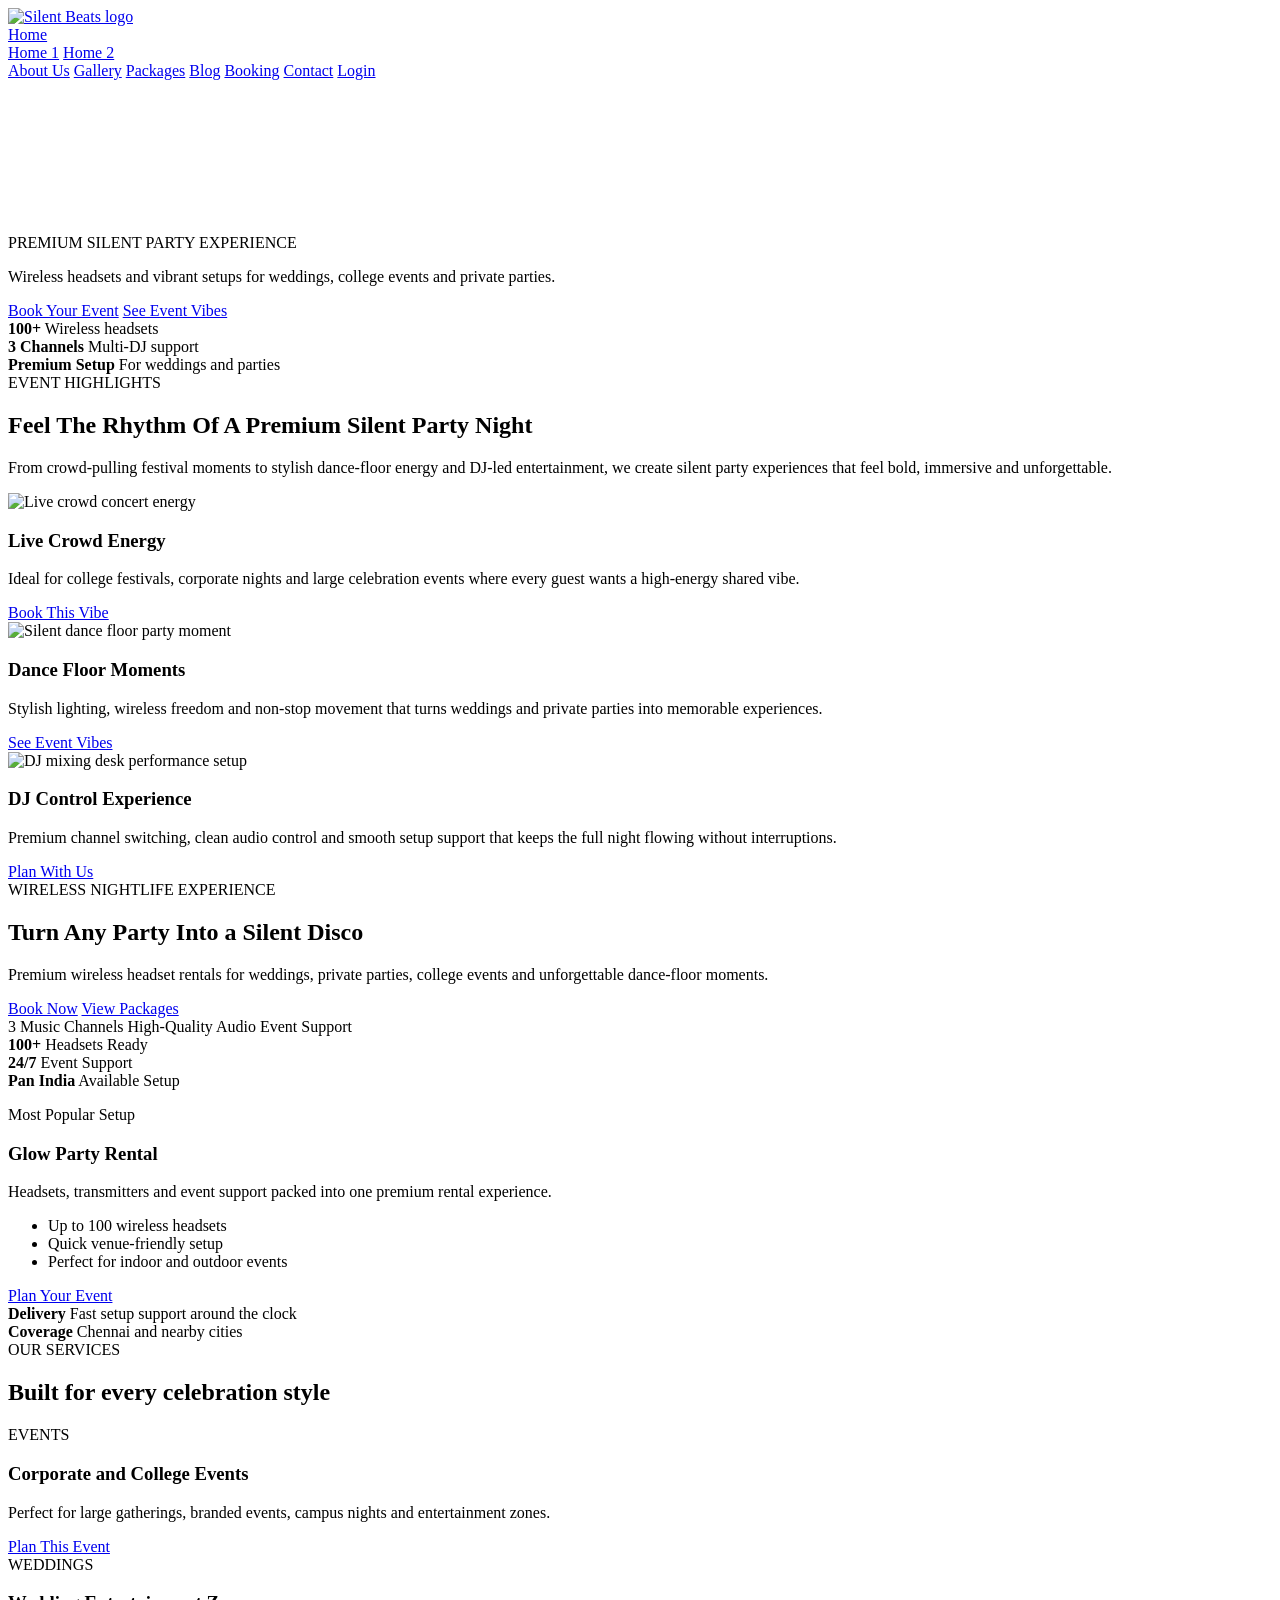
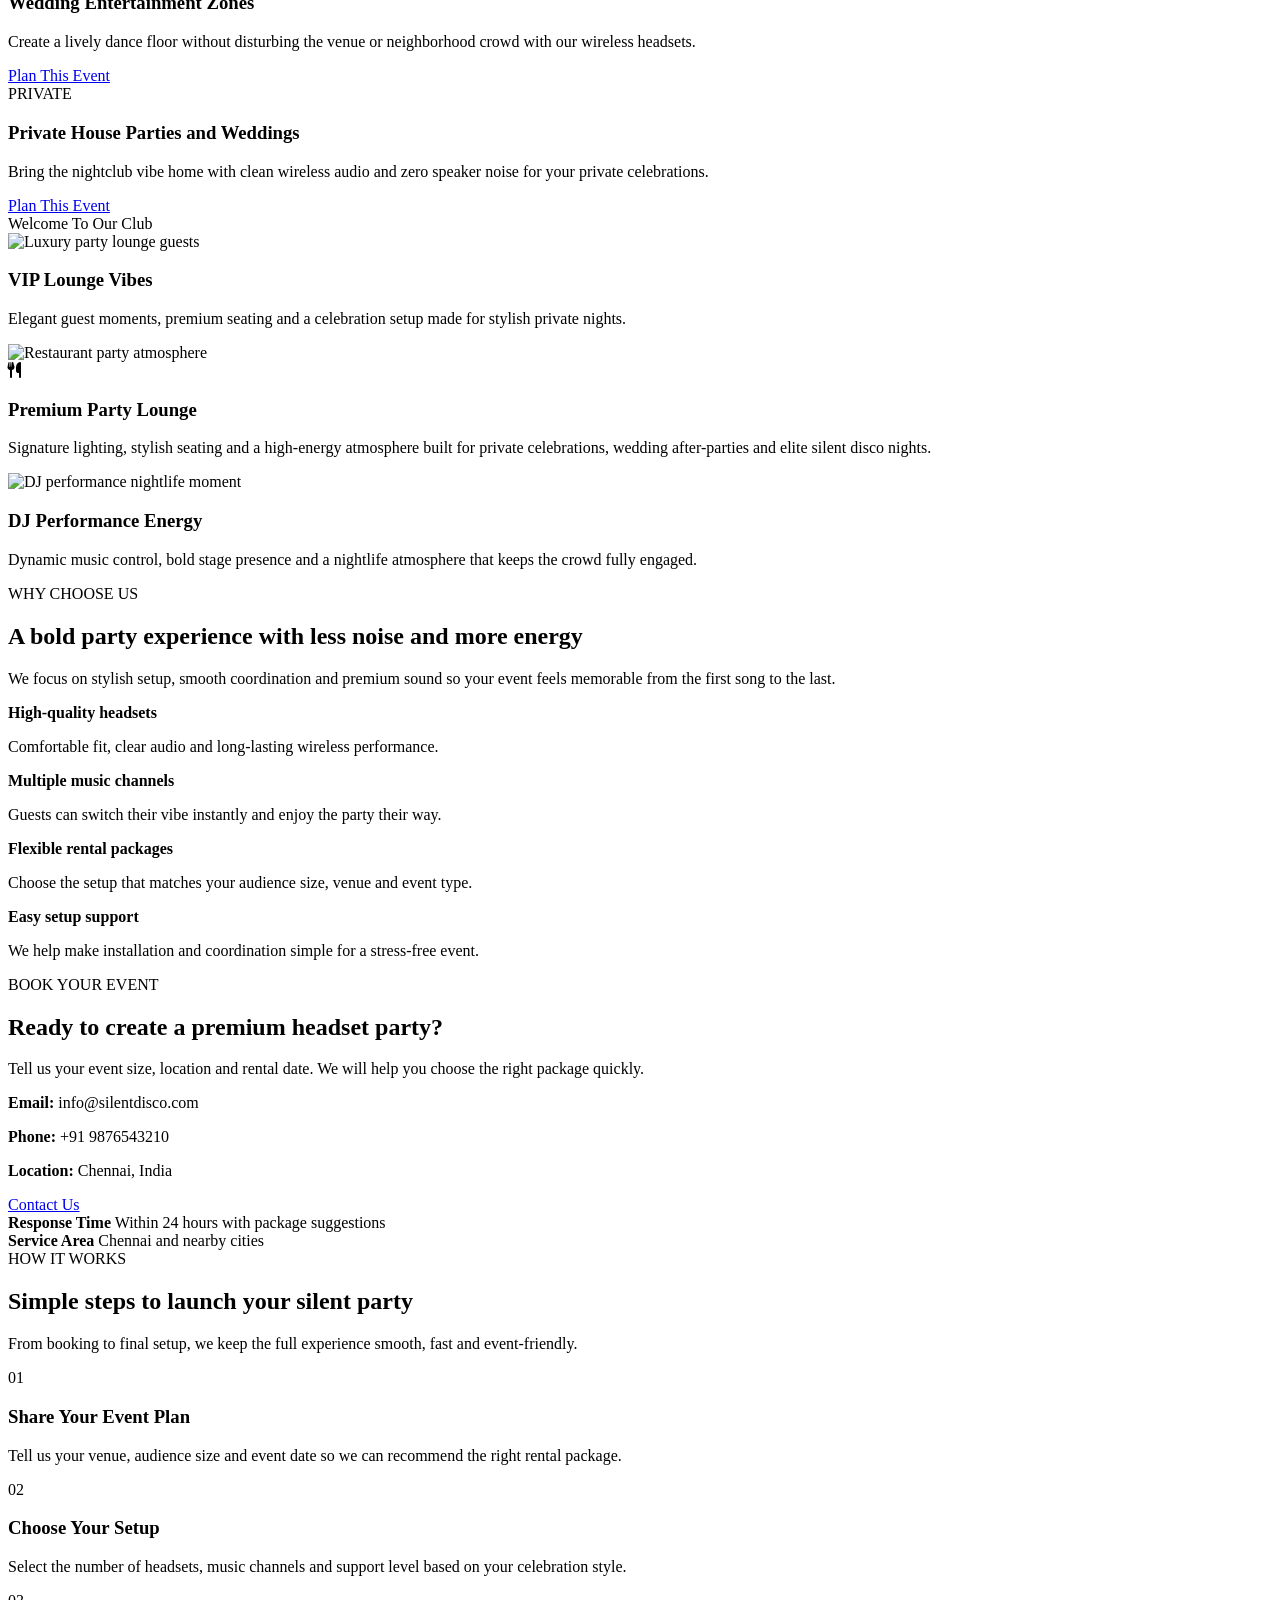
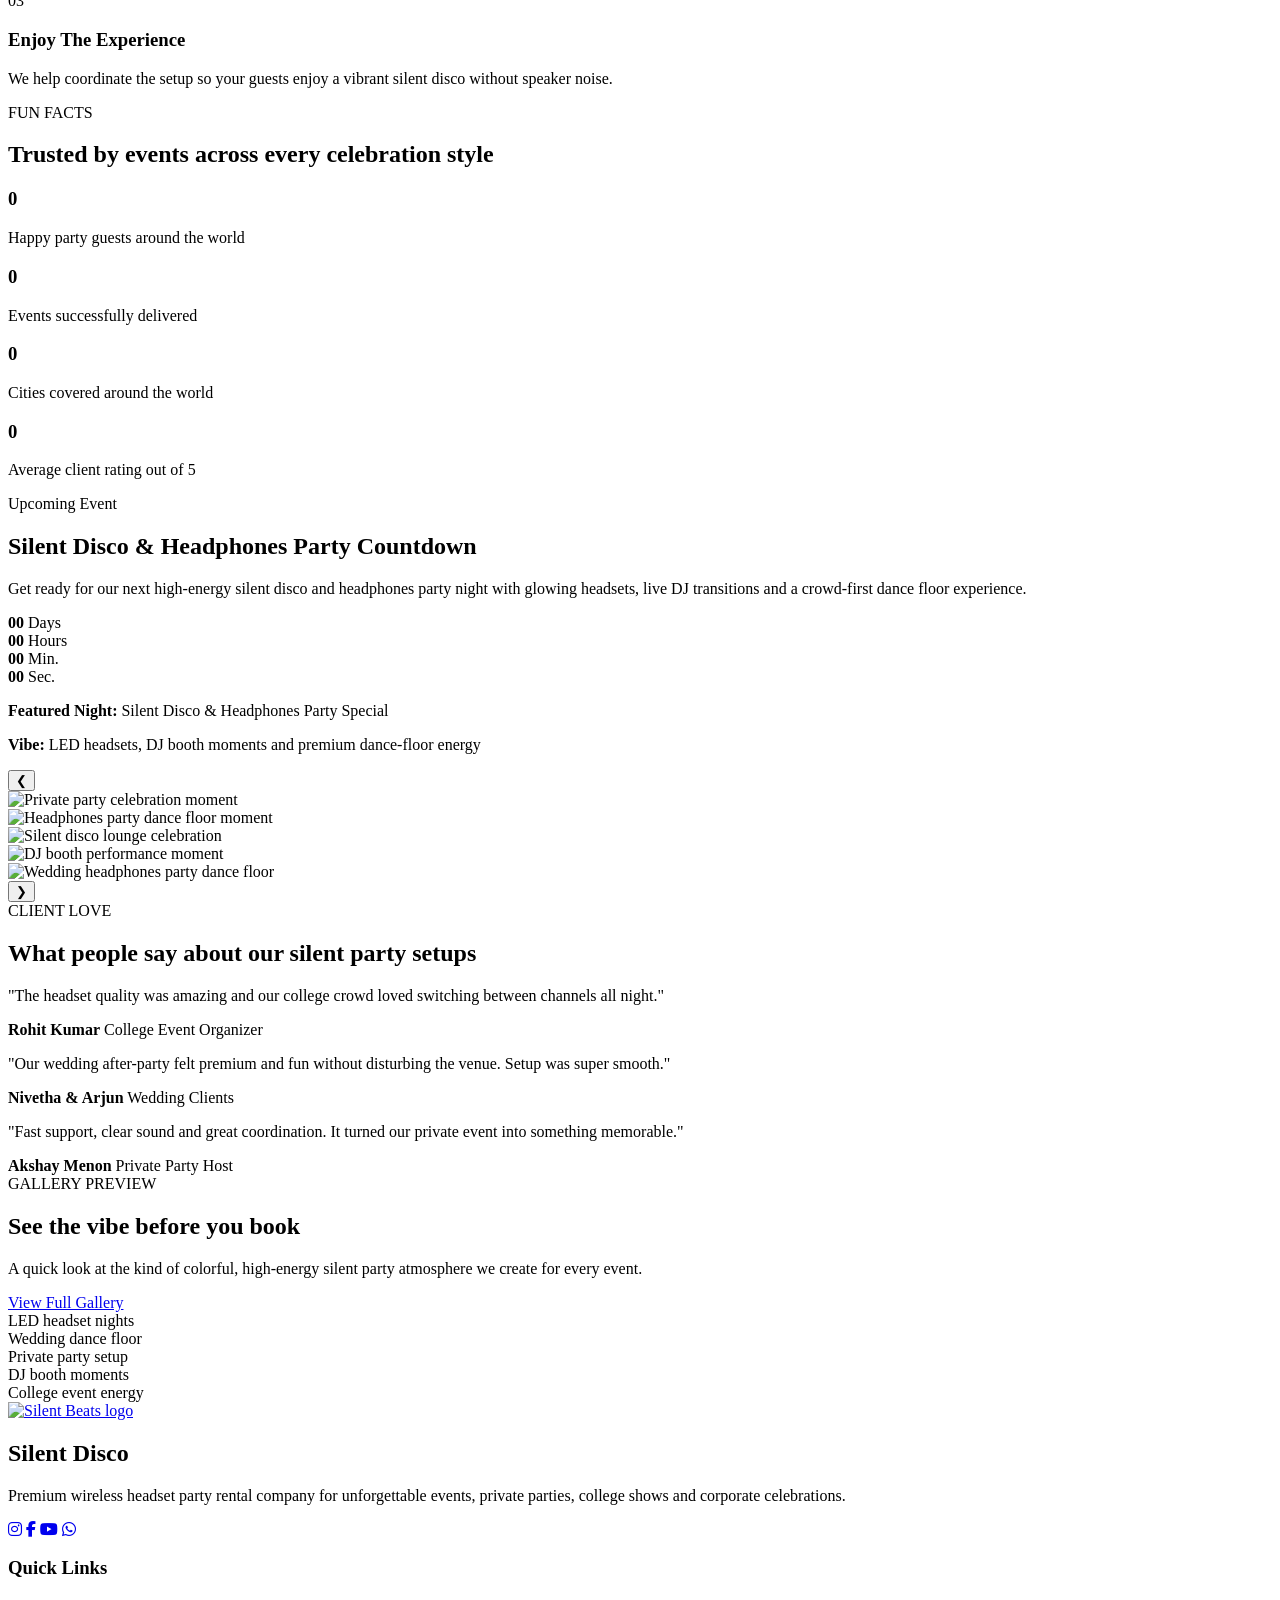
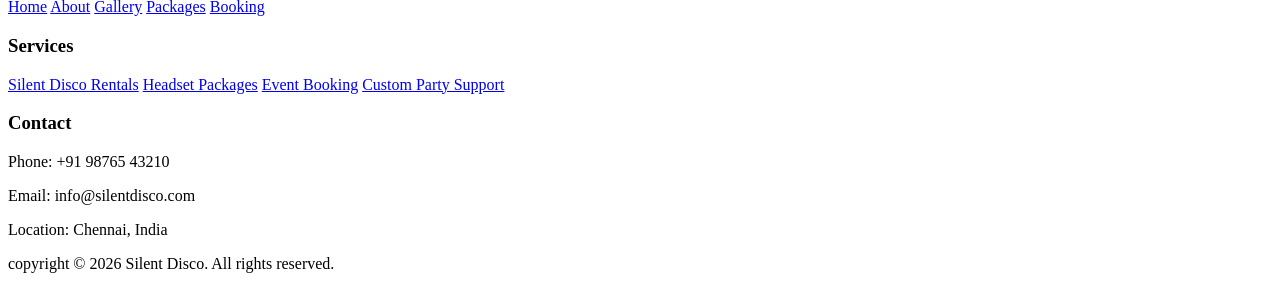
==== index.html @ 28e32175 "Add files via upload" ====
<!DOCTYPE html>
<html lang="en">
<head>
    <meta charset="UTF-8">
    <meta name="viewport" content="width=device-width, initial-scale=1.0">
    <title>Silent Disco Rentals</title>
    <link rel="icon" type="image/png" href="img/logo.png">
    <link rel="preconnect" href="https://fonts.googleapis.com">
    <link rel="preconnect" href="https://fonts.gstatic.com" crossorigin>
    <link href="https://fonts.googleapis.com/css2?family=Outfit:wght@300;400;500;600;700;800&display=swap" rel="stylesheet">
    <link rel="stylesheet" href="https://cdnjs.cloudflare.com/ajax/libs/font-awesome/6.5.2/css/all.min.css">
    <link rel="stylesheet" href="css/style.css">
</head>
<body>
    <header class="site-header">
        <div class="container header-wrap">
            <div class="logo-box">
                <a href="index.html" class="logo-link">
                    <img src="img/logo.png" alt="Silent Beats logo" class="site-logo">
                </a>
            </div>

            <nav class="main-nav">
                <div class="nav-item has-dropdown">
                    <a href="index.html" class="nav-link">Home</a>
                    <div class="dropdown-menu">
                        <a href="index.html">Home 1</a>
                        <a href="home 2.html">Home 2</a>
                    </div>
                </div>

                <a href="about.html">About Us</a>

                <a href="gallery.html">Gallery</a>
                <a href="packages.html">Packages</a>
                <a href="blog.html">Blog</a>
                <a href="booking.html">Booking</a>
                <a href="contact.html">Contact</a>
                <a href="login.html" class="nav-btn">Login</a>
            </nav>
        </div>
    </header>

    <main>
        <section class="image-hero">
            <video class="image-hero-video" autoplay muted loop playsinline poster="img/dance-floor-moments.jpg">
                <source src="img/home 1-hero.mp4" type="video/mp4">
            </video>
            <div class="image-hero-overlay"></div>
            <div class="container image-hero-content">
                <span class="image-hero-tag">PREMIUM SILENT PARTY EXPERIENCE</span>
                <p>Wireless headsets and vibrant setups for weddings, college events and private parties.</p>
                <div class="image-hero-actions">
                    <a href="booking.html" class="btn image-hero-btn">Book Your Event</a>
                    <a href="gallery.html" class="btn btn-secondary image-hero-secondary">See Event Vibes</a>
                </div>

                <div class="hero-proof">
                    <div class="hero-proof-item">
                        <strong>100+</strong>
                        <span>Wireless headsets</span>
                    </div>
                    <div class="hero-proof-item">
                        <strong>3 Channels</strong>
                        <span>Multi-DJ support</span>
                    </div>
                    <div class="hero-proof-item">
                        <strong>Premium Setup</strong>
                        <span>For weddings and parties</span>
                    </div>
                </div>
            </div>
        </section>

        <section class="rhythm-section" data-parallax-section>
            <div class="rhythm-parallax-bg" data-parallax-bg></div>
            <div class="rhythm-overlay"></div>
            <div class="container rhythm-shell">
                <div class="rhythm-heading">
                    <span class="eyebrow">EVENT HIGHLIGHTS</span>
                    <h2>Feel The Rhythm Of A Premium Silent Party Night</h2>
                    <p>From crowd-pulling festival moments to stylish dance-floor energy and DJ-led entertainment, we create silent party experiences that feel bold, immersive and unforgettable.</p>
                </div>

                <div class="rhythm-grid">
                    <article class="rhythm-card">
                        <img src="img/party-crowd-energy.jpg" alt="Live crowd concert energy" class="rhythm-card-image">
                        <div class="rhythm-card-copy">
                            <h3>Live Crowd Energy</h3>
                            <p>Ideal for college festivals, corporate nights and large celebration events where every guest wants a high-energy shared vibe.</p>
                            <a href="booking.html" class="btn btn-secondary rhythm-card-btn">Book This Vibe</a>
                        </div>
                    </article>

                    <article class="rhythm-card">
                        <img src="img/dance-floor-moments.jpg" alt="Silent dance floor party moment" class="rhythm-card-image">
                        <div class="rhythm-card-copy">
                            <h3>Dance Floor Moments</h3>
                            <p>Stylish lighting, wireless freedom and non-stop movement that turns weddings and private parties into memorable experiences.</p>
                            <a href="gallery.html" class="btn btn-secondary rhythm-card-btn">See Event Vibes</a>
                        </div>
                    </article>

                    <article class="rhythm-card">
                        <img src="img/dj-control-experience.jpg" alt="DJ mixing desk performance setup" class="rhythm-card-image">
                        <div class="rhythm-card-copy">
                            <h3>DJ Control Experience</h3>
                            <p>Premium channel switching, clean audio control and smooth setup support that keeps the full night flowing without interruptions.</p>
                            <a href="contact.html" class="btn btn-secondary rhythm-card-btn">Plan With Us</a>
                        </div>
                    </article>
                </div>
            </div>
        </section>

        <section class="hero">
            <div class="container hero-layout">
                <div class="hero-copy">
                    <span class="eyebrow">WIRELESS NIGHTLIFE EXPERIENCE</span>
                    <h2>Turn Any Party Into a Silent Disco</h2>
                    <p>Premium wireless headset rentals for weddings, private parties, college events and unforgettable dance-floor moments.</p>

                    <div class="hero-actions">
                        <a href="booking.html" class="btn">Book Now</a>
                        <a href="packages.html" class="btn btn-secondary">View Packages</a>
                    </div>

                    <div class="hero-highlights">
                        <span>3 Music Channels</span>
                        <span>High-Quality Audio</span>
                        <span>Event Support</span>
                    </div>

                    <div class="hero-stats">
                        <div class="hero-stat">
                            <strong>100+</strong>
                            <span>Headsets Ready</span>
                        </div>
                        <div class="hero-stat">
                            <strong>24/7</strong>
                            <span>Event Support</span>
                        </div>
                        <div class="hero-stat">
                            <strong>Pan India</strong>
                            <span>Available Setup</span>
                        </div>
                    </div>
                </div>

                <div class="hero-panel">
                    <div class="panel-card">
                        <p class="panel-label">Most Popular Setup</p>
                        <h3>Glow Party Rental</h3>
                        <p>Headsets, transmitters and event support packed into one premium rental experience.</p>
                        <ul class="panel-list">
                            <li>Up to 100 wireless headsets</li>
                            <li>Quick venue-friendly setup</li>
                            <li>Perfect for indoor and outdoor events</li>
                        </ul>
                        <a href="contact.html" class="btn hero-panel-btn">Plan Your Event</a>
                        <div class="panel-meta">
                            <div>
                                <strong>Delivery</strong>
                                <span>Fast setup support around the clock</span>
                            </div>
                            <div>
                                <strong>Coverage</strong>
                                <span>Chennai and nearby cities</span>
                            </div>
                        </div>
                    </div>
                </div>
            </div>
        </section>

        <section class="section-block">
            <div class="container">
                <div class="section-heading">
                    <span class="eyebrow">OUR SERVICES</span>
                    <h2>Built for every celebration style</h2>
                </div>

                <div class="features">
                    <article class="card">
                        <span class="card-icon">EVENTS</span>
                        <h3>Corporate and College Events</h3>
                        <p>Perfect for large gatherings, branded events, campus nights and entertainment zones.</p>
                        <a href="booking.html" class="card-link">Plan This Event</a>
                    </article>

                    <article class="card">
                        <span class="card-icon">WEDDINGS</span>
                        <h3>Wedding Entertainment Zones</h3>
                        <p>Create a lively dance floor without disturbing the venue or neighborhood crowd with our wireless headsets.</p>
                        <a href="booking.html" class="card-link">Plan This Event</a>
                    </article>

                    <article class="card">
                        <span class="card-icon">PRIVATE</span>
                        <h3>Private House Parties and Weddings</h3>
                        <p>Bring the nightclub vibe home with clean wireless audio and zero speaker noise for your private celebrations.</p>
                        <a href="booking.html" class="card-link">Plan This Event</a>
                    </article>
                </div>
            </div>
        </section>

        <section class="club-section">
            <div class="container club-shell">
                <div class="club-heading">
                    <span class="club-script">Welcome To Our Club</span>
                    <span class="club-soundwave" aria-hidden="true">
                        <i></i><i></i><i></i><i></i><i></i><i></i><i></i><i></i><i></i>
                    </span>
                </div>

                <div class="club-grid">
                    <article class="club-card club-card-photo">
                        <img src="img/vip-party-lounge.jpg" alt="Luxury party lounge guests" class="club-card-image">
                        <div class="club-hover-content">
                            <h3>VIP Lounge Vibes</h3>
                            <p>Elegant guest moments, premium seating and a celebration setup made for stylish private nights.</p>
                        </div>
                    </article>

                    <article class="club-card club-card-copy">
                        <div class="club-card-overlay"></div>
                        <img src="img/restaurant-night.jpg" alt="Restaurant party atmosphere" class="club-card-image">
                        <div class="club-card-content">
                            <span class="club-icon"><i class="fa-solid fa-utensils"></i></span>
                            <h3>Premium Party Lounge</h3>
                            <p>Signature lighting, stylish seating and a high-energy atmosphere built for private celebrations, wedding after-parties and elite silent disco nights.</p>
                        </div>
                    </article>

                    <article class="club-card club-card-photo">
                        <img src="img/dj-performance-night.jpg" alt="DJ performance nightlife moment" class="club-card-image">
                        <div class="club-hover-content">
                            <h3>DJ Performance Energy</h3>
                            <p>Dynamic music control, bold stage presence and a nightlife atmosphere that keeps the crowd fully engaged.</p>
                        </div>
                    </article>
                </div>
            </div>
        </section>

        <section class="section-block why-section">
            <div class="container why-grid">
                <div class="section-heading left-align">
                    <span class="eyebrow">WHY CHOOSE US</span>
                    <h2>A bold party experience with less noise and more energy</h2>
                    <p class="section-copy">We focus on stylish setup, smooth coordination and premium sound so your event feels memorable from the first song to the last.</p>
                </div>

                <div class="why-list">
                    <div class="why-item">
                        <strong>High-quality headsets</strong>
                        <p>Comfortable fit, clear audio and long-lasting wireless performance.</p>
                    </div>

                    <div class="why-item">
                        <strong>Multiple music channels</strong>
                        <p>Guests can switch their vibe instantly and enjoy the party their way.</p>
                    </div>

                    <div class="why-item">
                        <strong>Flexible rental packages</strong>
                        <p>Choose the setup that matches your audience size, venue and event type.</p>
                    </div>

                    <div class="why-item">
                        <strong>Easy setup support</strong>
                        <p>We help make installation and coordination simple for a stress-free event.</p>
                    </div>
                </div>
            </div>
        </section>

        <section class="section-block contact-strip">
            <div class="container contact-shell">
                <div class="section-heading left-align">
                    <span class="eyebrow">BOOK YOUR EVENT</span>
                    <h2>Ready to create a premium headset party?</h2>
                    <p class="section-copy">Tell us your event size, location and rental date. We will help you choose the right package quickly.</p>
                </div>

                <div class="contact-card">
                    <p><strong>Email:</strong> info@silentdisco.com</p>
                    <p><strong>Phone:</strong> +91 9876543210</p>
                    <p><strong>Location:</strong> Chennai, India</p>
                    <a href="contact.html" class="btn">Contact Us</a>
                    <div class="contact-meta">
                        <div class="contact-meta-item">
                            <strong>Response Time</strong>
                            <span>Within 24 hours with package suggestions</span>
                        </div>
                        <div class="contact-meta-item">
                            <strong>Service Area</strong>
                            <span>Chennai and nearby cities</span>
                        </div>
                    </div>
                </div>
            </div>
        </section>

        <section class="section-block process-section">
            <div class="container">
                <div class="section-heading">
                    <span class="eyebrow">HOW IT WORKS</span>
                    <h2>Simple steps to launch your silent party</h2>
                    <p class="section-copy">From booking to final setup, we keep the full experience smooth, fast and event-friendly.</p>
                </div>

                <div class="process-grid">
                    <article class="process-card">
                        <span class="process-step">01</span>
                        <h3>Share Your Event Plan</h3>
                        <p>Tell us your venue, audience size and event date so we can recommend the right rental package.</p>
                    </article>

                    <article class="process-card">
                        <span class="process-step">02</span>
                        <h3>Choose Your Setup</h3>
                        <p>Select the number of headsets, music channels and support level based on your celebration style.</p>
                    </article>

                    <article class="process-card">
                        <span class="process-step">03</span>
                        <h3>Enjoy The Experience</h3>
                        <p>We help coordinate the setup so your guests enjoy a vibrant silent disco without speaker noise.</p>
                    </article>
                </div>
            </div>
        </section>

        <section class="section-block impact-section">
            <div class="container">
                <div class="section-heading">
                    <span class="eyebrow">FUN FACTS</span>
                    <h2>Trusted by events across every celebration style</h2>
                </div>

                <div class="impact-grid">
                    <div class="impact-card">
                        <h3 class="fun-fact-number" data-target="5000" data-suffix="+">0</h3>
                        <p>Happy party guests around the world</p>
                    </div>

                    <div class="impact-card">
                        <h3 class="fun-fact-number" data-target="150" data-suffix="+">0</h3>
                        <p>Events successfully delivered</p>
                    </div>

                    <div class="impact-card">
                        <h3 class="fun-fact-number" data-target="10" data-suffix="+">0</h3>
                        <p>Cities covered around the world</p>
                    </div>

                    <div class="impact-card">
                        <h3 class="fun-fact-number" data-target="4.9" data-decimals="1" data-suffix="★">0</h3>
                        <p>Average client rating out of 5</p>
                    </div>
                </div>
            </div>
        </section>

        <section class="event-spotlight" data-countdown-target="2026-12-31T20:00:00+05:30">
            <div class="event-spotlight-overlay"></div>
            <div class="container event-spotlight-shell">
                <div class="event-spotlight-copy">
                    <span class="club-script">Upcoming Event</span>
                    <span class="club-soundwave" aria-hidden="true">
                        <i></i><i></i><i></i><i></i><i></i><i></i><i></i><i></i><i></i>
                    </span>
                    <h2>Silent Disco & Headphones Party Countdown</h2>
                    <p>Get ready for our next high-energy silent disco and headphones party night with glowing headsets, live DJ transitions and a crowd-first dance floor experience.</p>
                </div>

                <div class="event-countdown">
                    <div class="event-countdown-box">
                        <strong data-countdown-days>00</strong>
                        <span>Days</span>
                    </div>
                    <div class="event-countdown-box">
                        <strong data-countdown-hours>00</strong>
                        <span>Hours</span>
                    </div>
                    <div class="event-countdown-box">
                        <strong data-countdown-minutes>00</strong>
                        <span>Min.</span>
                    </div>
                    <div class="event-countdown-box">
                        <strong data-countdown-seconds>00</strong>
                        <span>Sec.</span>
                    </div>
                </div>

                <div class="event-spotlight-meta">
                    <p><strong>Featured Night:</strong> Silent Disco & Headphones Party Special</p>
                    <p><strong>Vibe:</strong> LED headsets, DJ booth moments and premium dance-floor energy</p>
                </div>

                <div class="event-slider" data-event-slider>
                    <button type="button" class="event-slider-arrow event-slider-arrow-prev" data-event-slider-prev aria-label="Previous slide">
                        &#10094;
                    </button>

                    <div class="event-gallery-strip" data-event-slider-track>
                        <div class="event-gallery-card event-gallery-card-side">
                            <img src="img/private-party.jpg" alt="Private party celebration moment" class="event-gallery-image">
                        </div>
                        <div class="event-gallery-card event-gallery-card-side">
                            <img src="img/dance-floor-moments.jpg" alt="Headphones party dance floor moment" class="event-gallery-image">
                        </div>
                        <div class="event-gallery-card event-gallery-card-center">
                            <img src="img/vip-party-lounge.jpg" alt="Silent disco lounge celebration" class="event-gallery-image">
                        </div>
                        <div class="event-gallery-card event-gallery-card-side">
                            <img src="img/dj-booth.jpg" alt="DJ booth performance moment" class="event-gallery-image">
                        </div>
                        <div class="event-gallery-card event-gallery-card-side">
                            <img src="img/wedding-dance.jpg" alt="Wedding headphones party dance floor" class="event-gallery-image">
                        </div>
                    </div>

                    <button type="button" class="event-slider-arrow event-slider-arrow-next" data-event-slider-next aria-label="Next slide">
                        &#10095;
                    </button>
                </div>
            </div>
        </section>

        <section class="section-block testimonials-section">
            <div class="container">
                <div class="section-heading">
                    <span class="eyebrow">CLIENT LOVE</span>
                    <h2>What people say about our silent party setups</h2>
                </div>

                <div class="testimonials-grid">
                    <article class="testimonial-card">
                        <p>"The headset quality was amazing and our college crowd loved switching between channels all night."</p>
                        <strong>Rohit Kumar</strong>
                        <span>College Event Organizer</span>
                    </article>

                    <article class="testimonial-card">
                        <p>"Our wedding after-party felt premium and fun without disturbing the venue. Setup was super smooth."</p>
                        <strong>Nivetha & Arjun</strong>
                        <span>Wedding Clients</span>
                    </article>

                    <article class="testimonial-card">
                        <p>"Fast support, clear sound and great coordination. It turned our private event into something memorable."</p>
                        <strong>Akshay Menon</strong>
                        <span>Private Party Host</span>
                    </article>
                </div>
            </div>
        </section>

        <section class="section-block gallery-preview-section">
            <div class="container gallery-preview-shell">
                <div class="section-heading left-align">
                    <span class="eyebrow">GALLERY PREVIEW</span>
                    <h2>See the vibe before you book</h2>
                    <p class="section-copy">A quick look at the kind of colorful, high-energy silent party atmosphere we create for every event.</p>
                    <a href="gallery.html" class="btn">View Full Gallery</a>
                </div>

                <div class="preview-grid">
                    <div class="preview-card preview-card-tall preview-led">
                        <span>LED headset nights</span>
                    </div>
                    <div class="preview-card preview-wedding">
                        <span>Wedding dance floor</span>
                    </div>
                    <div class="preview-card preview-private">
                        <span>Private party setup</span>
                    </div>
                    <div class="preview-card preview-dj">
                        <span>DJ booth moments</span>
                    </div>
                    <div class="preview-card preview-card-wide preview-college">
                        <span>College event energy</span>
                    </div>
                </div>
            </div>
        </section>
    </main>

    <footer class="site-footer">
        <div class="container footer-grid">
            <div>
                <a href="index.html" class="footer-logo-link">
                    <img src="img/logo.png" alt="Silent Beats logo" class="footer-logo">
                </a>
                <h2>Silent Disco</h2>
                <p>Premium wireless headset party rental company for unforgettable events, private parties, college shows and corporate celebrations.</p>
                <div class="footer-socials">
                    <a href="#" aria-label="Instagram"><i class="fa-brands fa-instagram"></i></a>
                    <a href="#" aria-label="Facebook"><i class="fa-brands fa-facebook-f"></i></a>
                    <a href="#" aria-label="YouTube"><i class="fa-brands fa-youtube"></i></a>
                    <a href="#" aria-label="WhatsApp"><i class="fa-brands fa-whatsapp"></i></a>
                </div>
            </div>

            <div>
                <h3>Quick Links</h3>
                <a href="index.html">Home</a>
                <a href="about.html">About</a>
                <a href="gallery.html">Gallery</a>
                <a href="packages.html">Packages</a>
                <a href="booking.html">Booking</a>
            </div>

            <div>
                <h3>Services</h3>
                <a href="packages.html">Silent Disco Rentals</a>
                <a href="packages.html">Headset Packages</a>
                <a href="booking.html">Event Booking</a>
                <a href="contact.html">Custom Party Support</a>
            </div>

            <div>
                <h3>Contact</h3>
                <p>Phone: +91 98765 43210</p>
                <p>Email: info@silentdisco.com</p>
                <p>Location: Chennai, India</p>
            </div>
        </div>

        <div class="footer-bottom">
            <p> copyright &copy; 2026 Silent Disco. All rights reserved.</p>
        </div>
    </footer>

    <script src="js/script.js"></script>
</body>
</html>
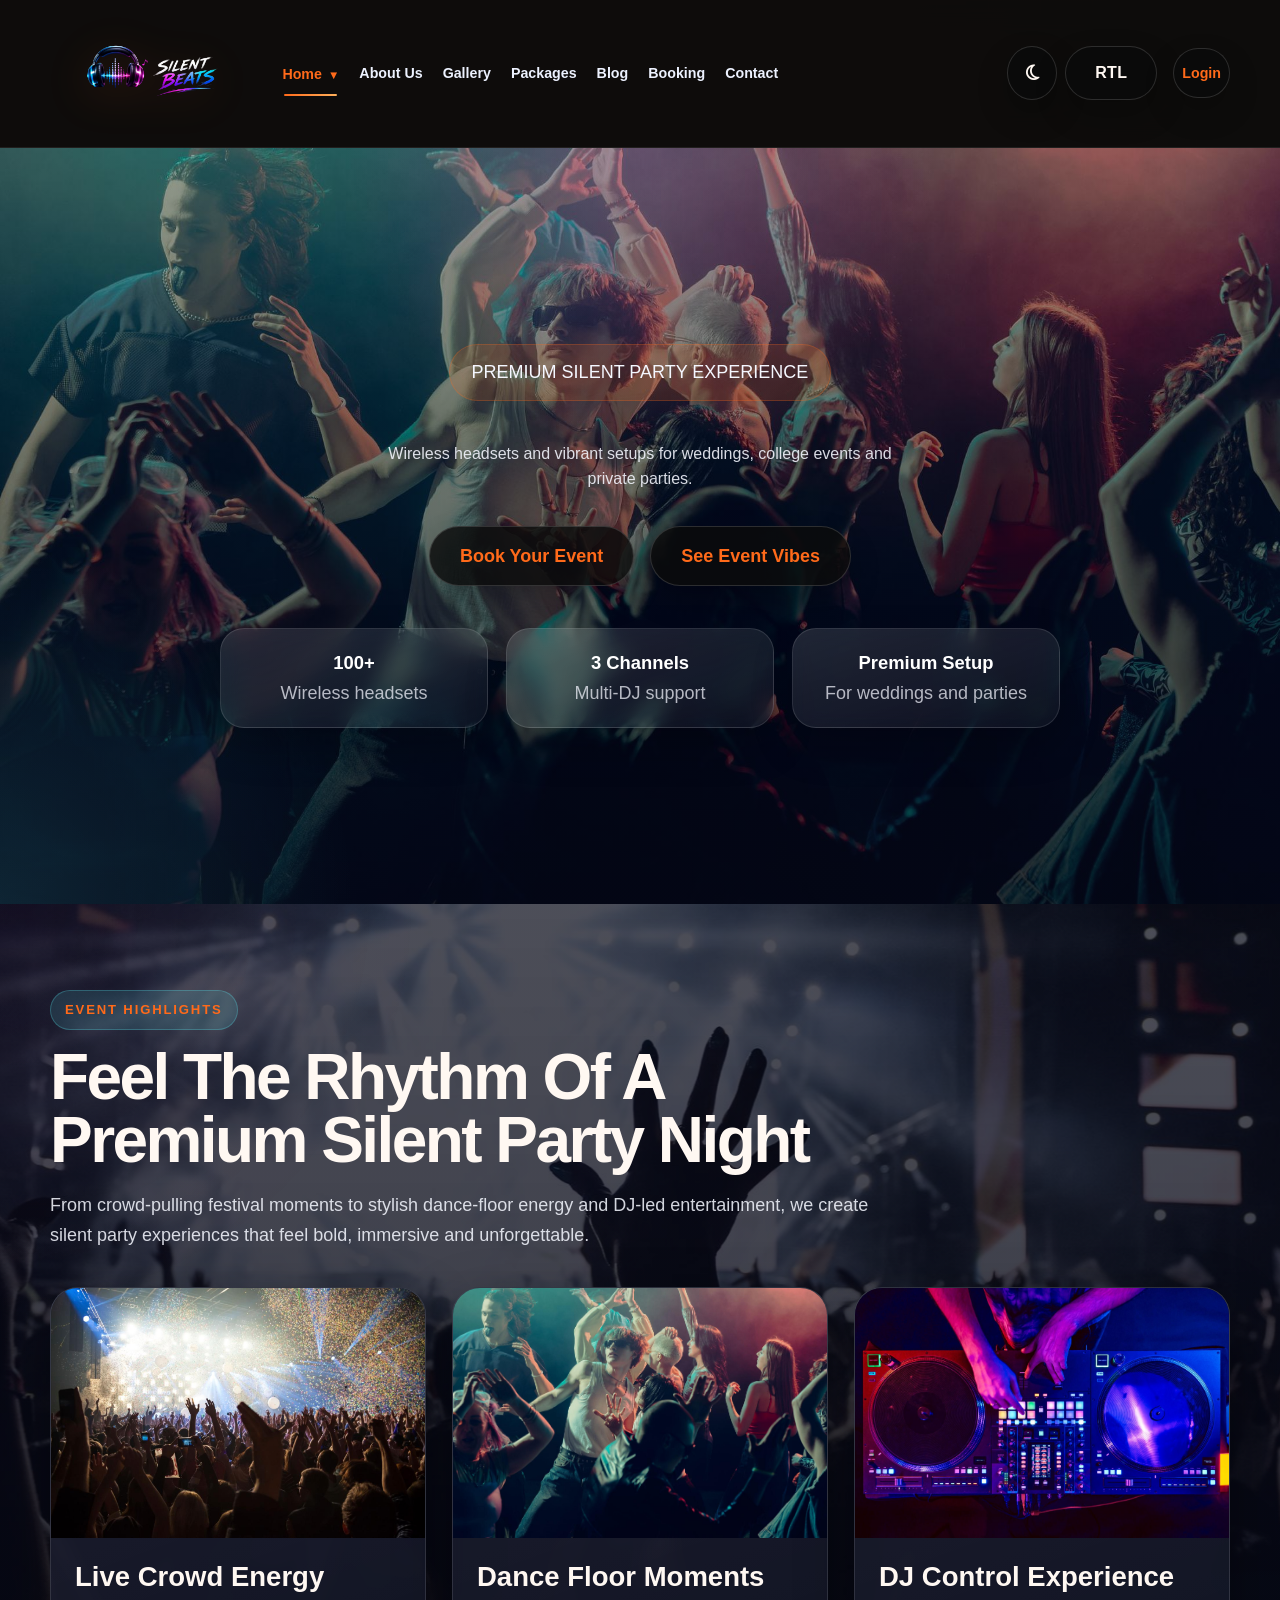
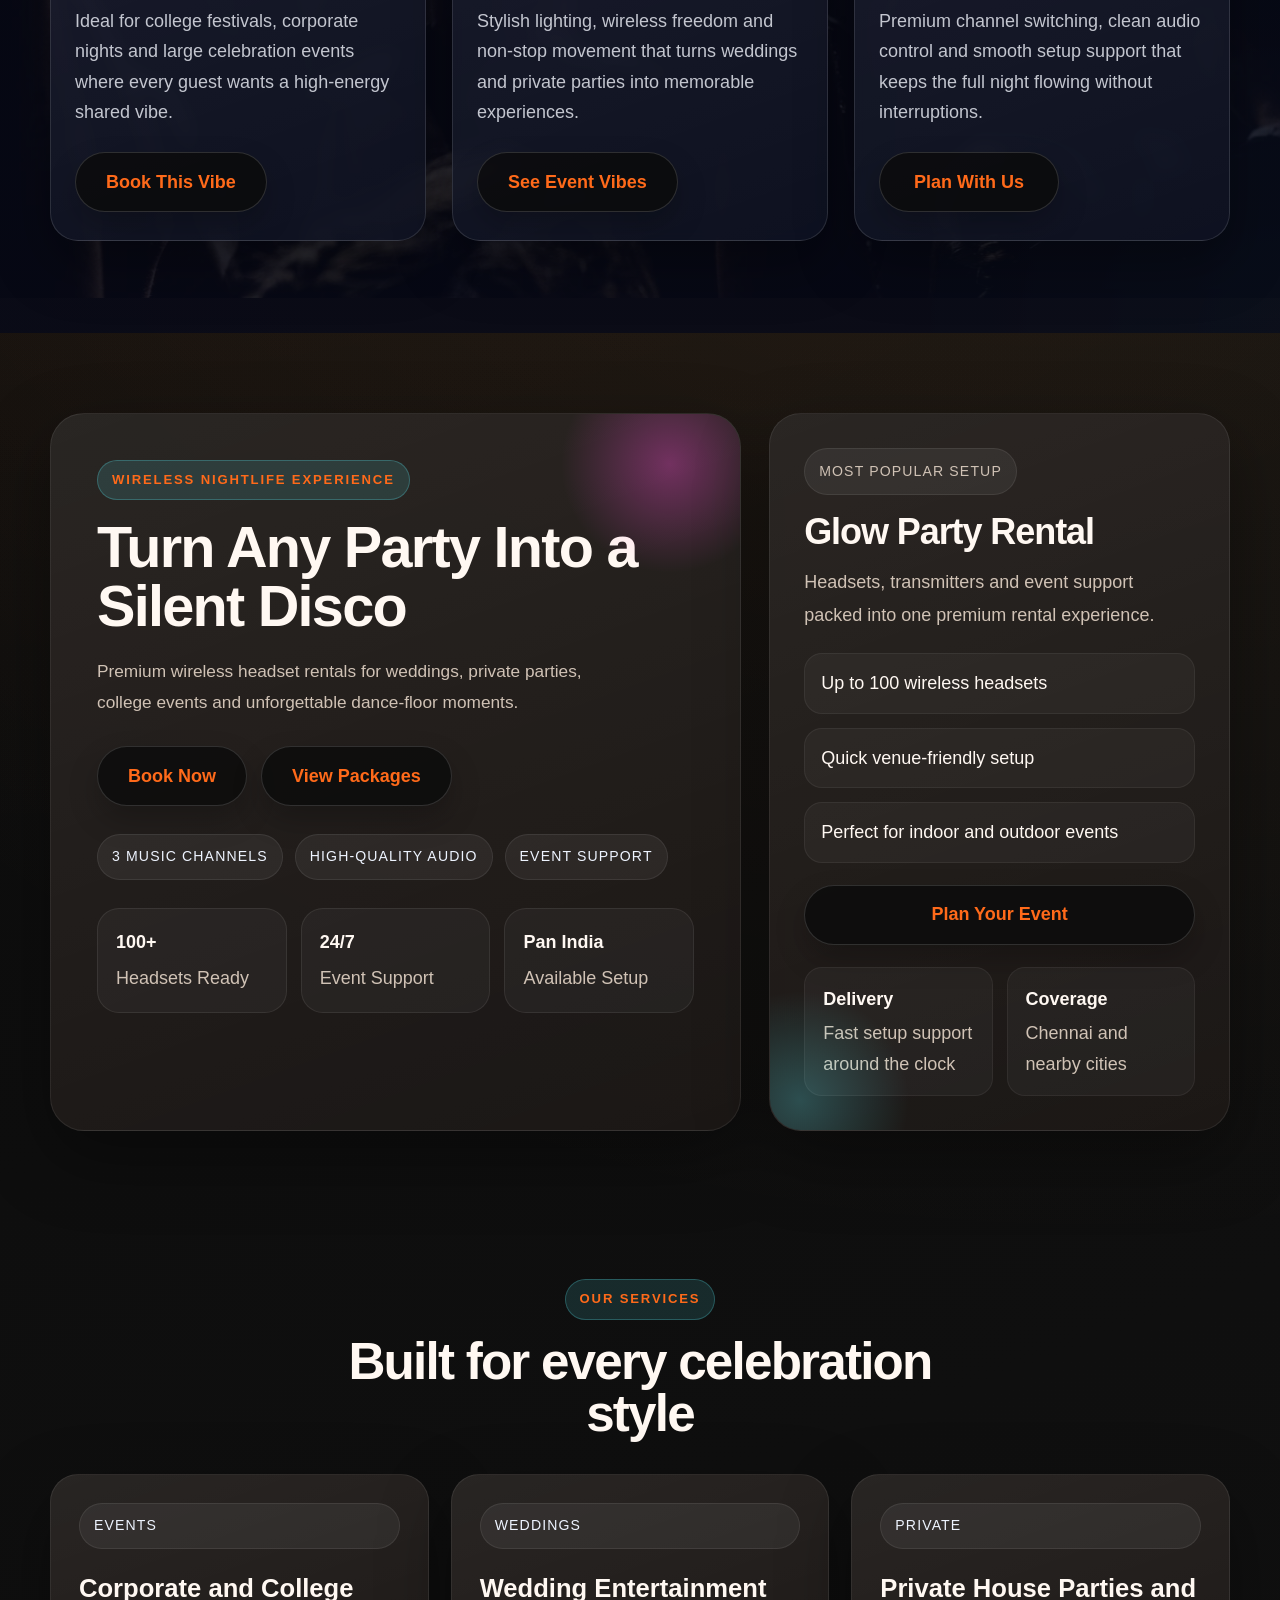
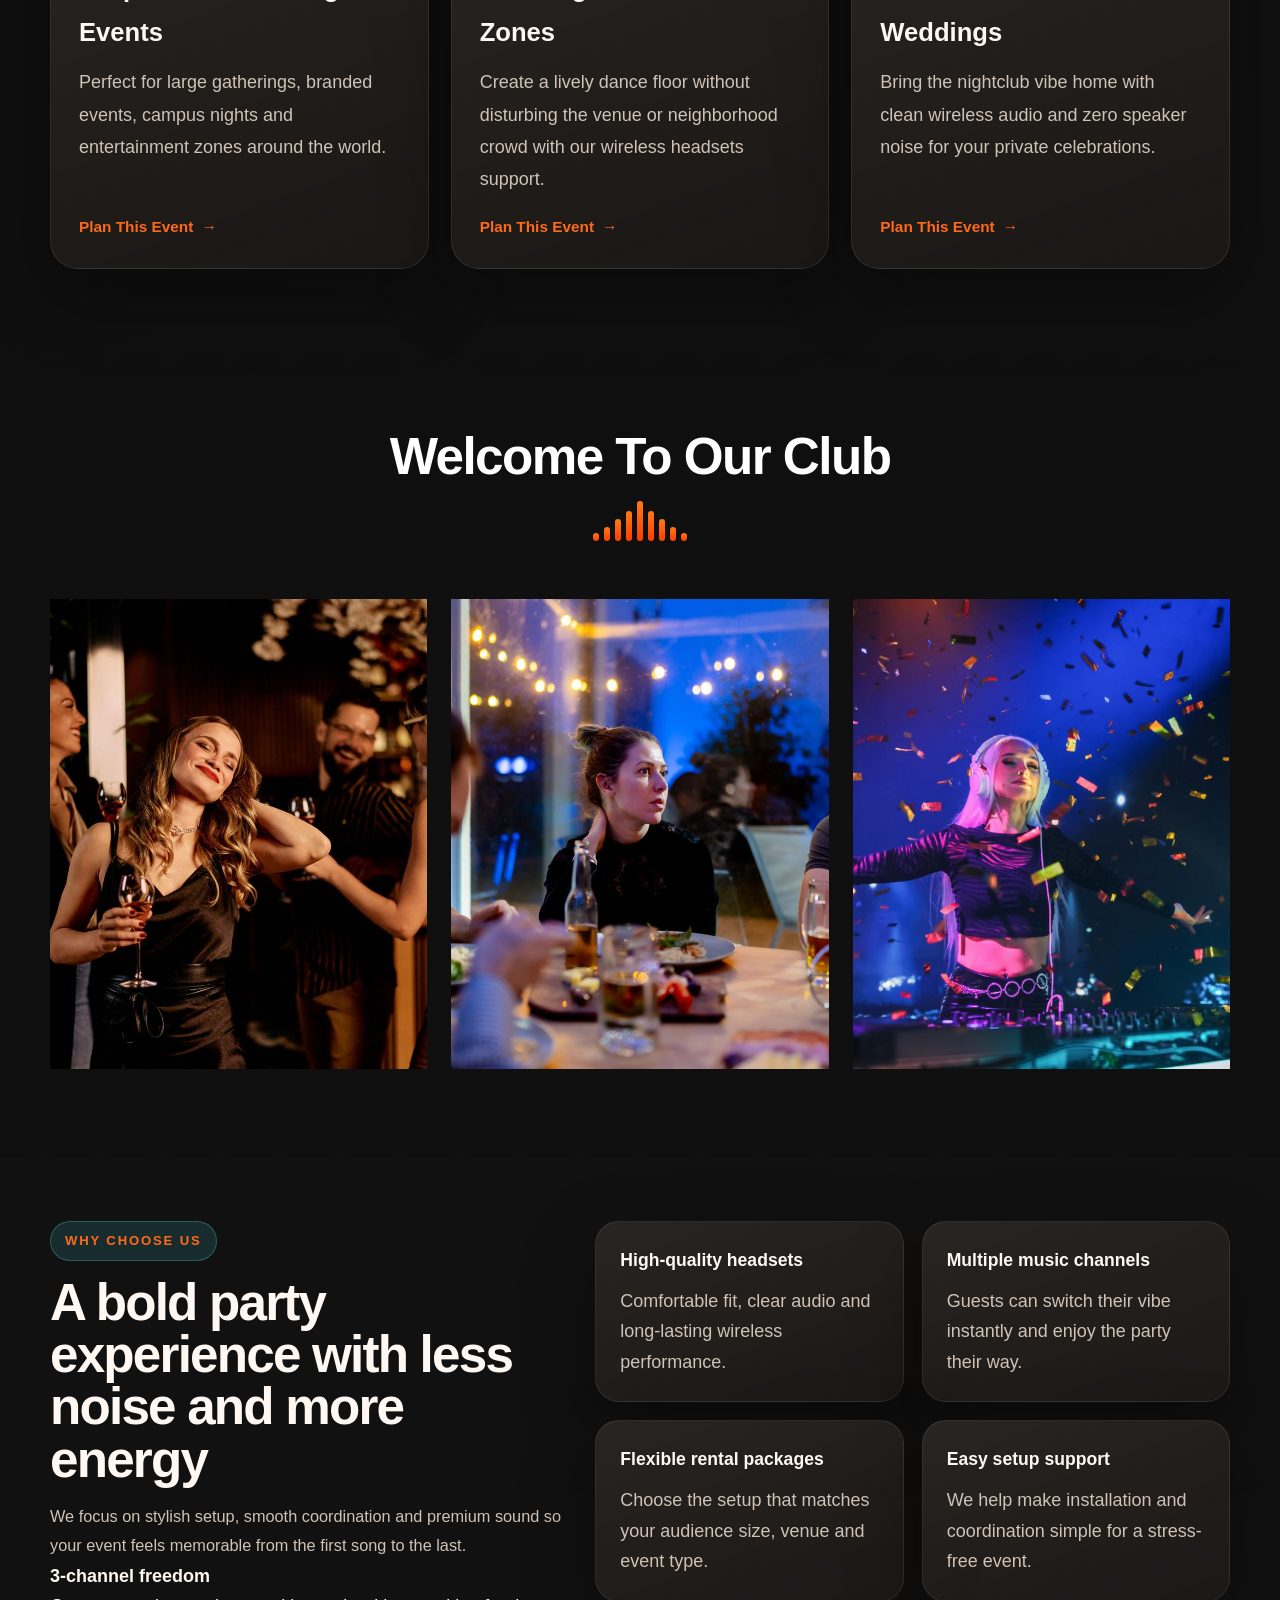
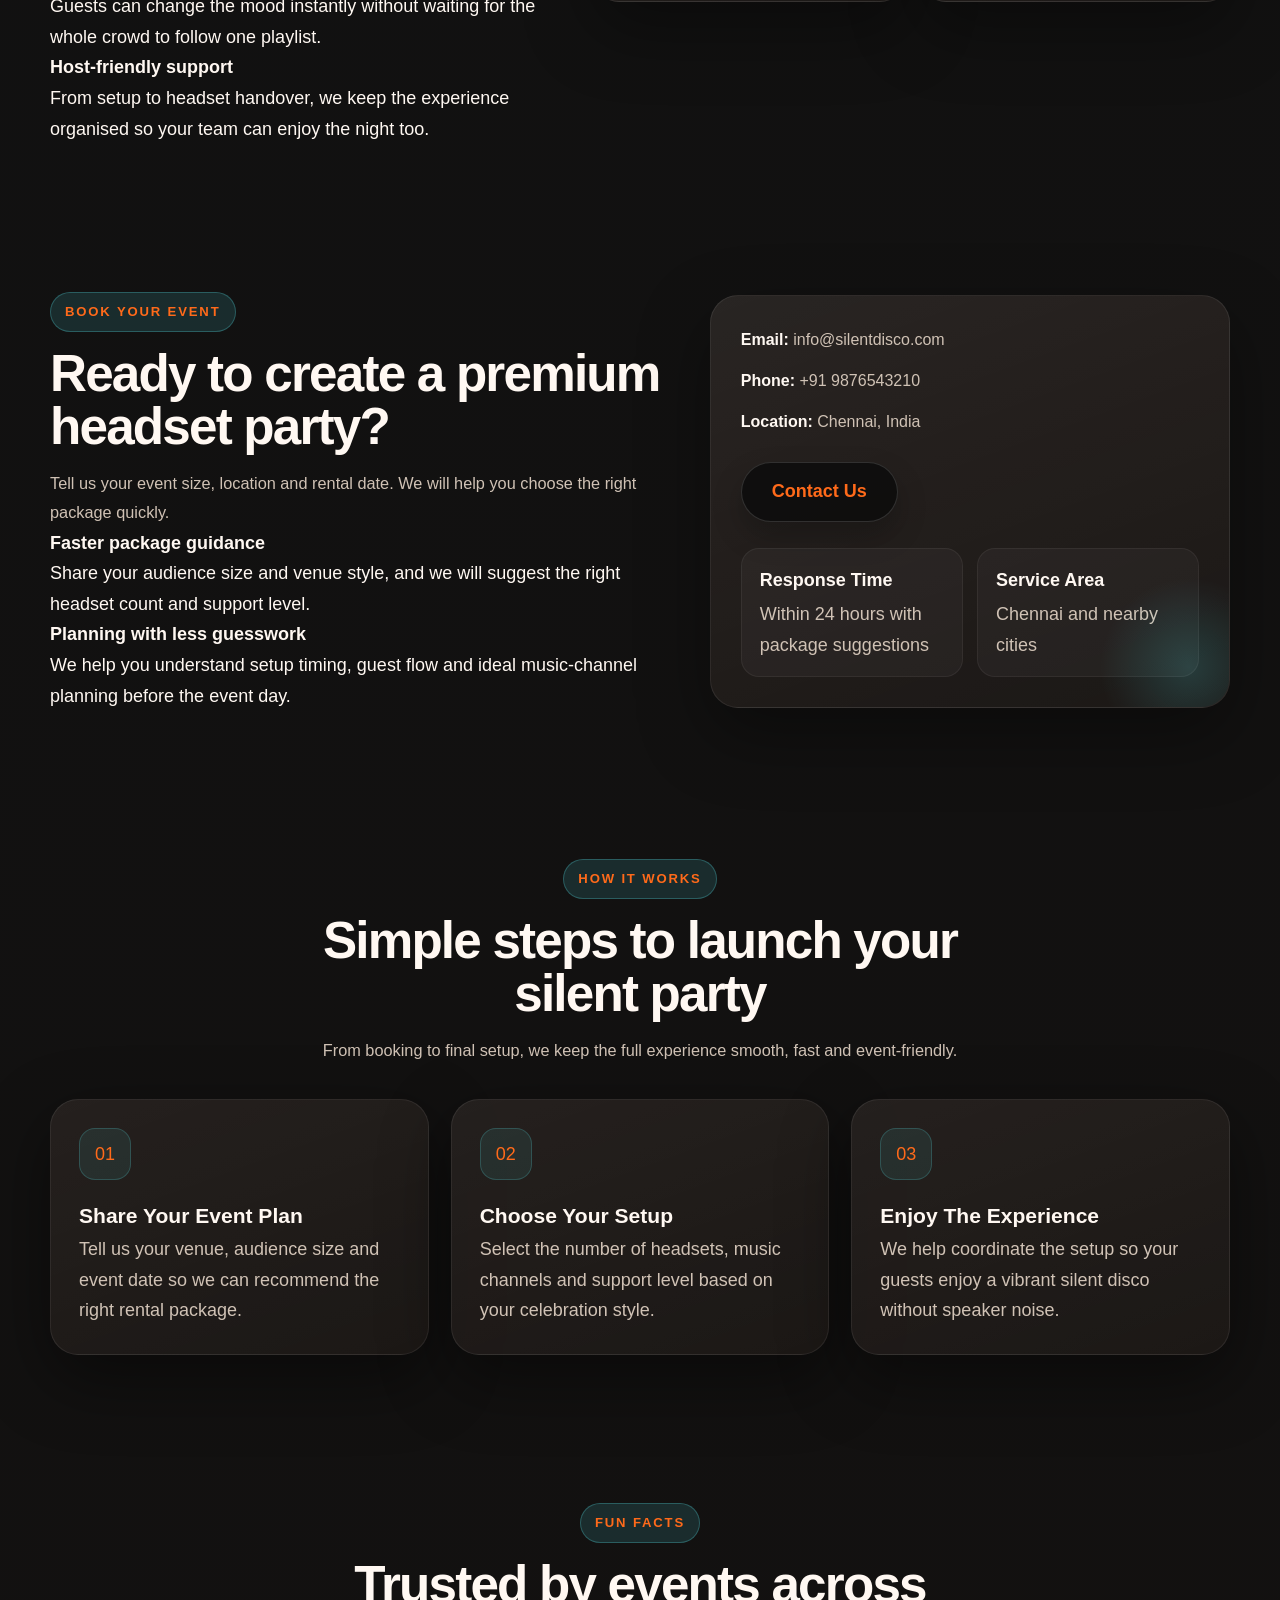
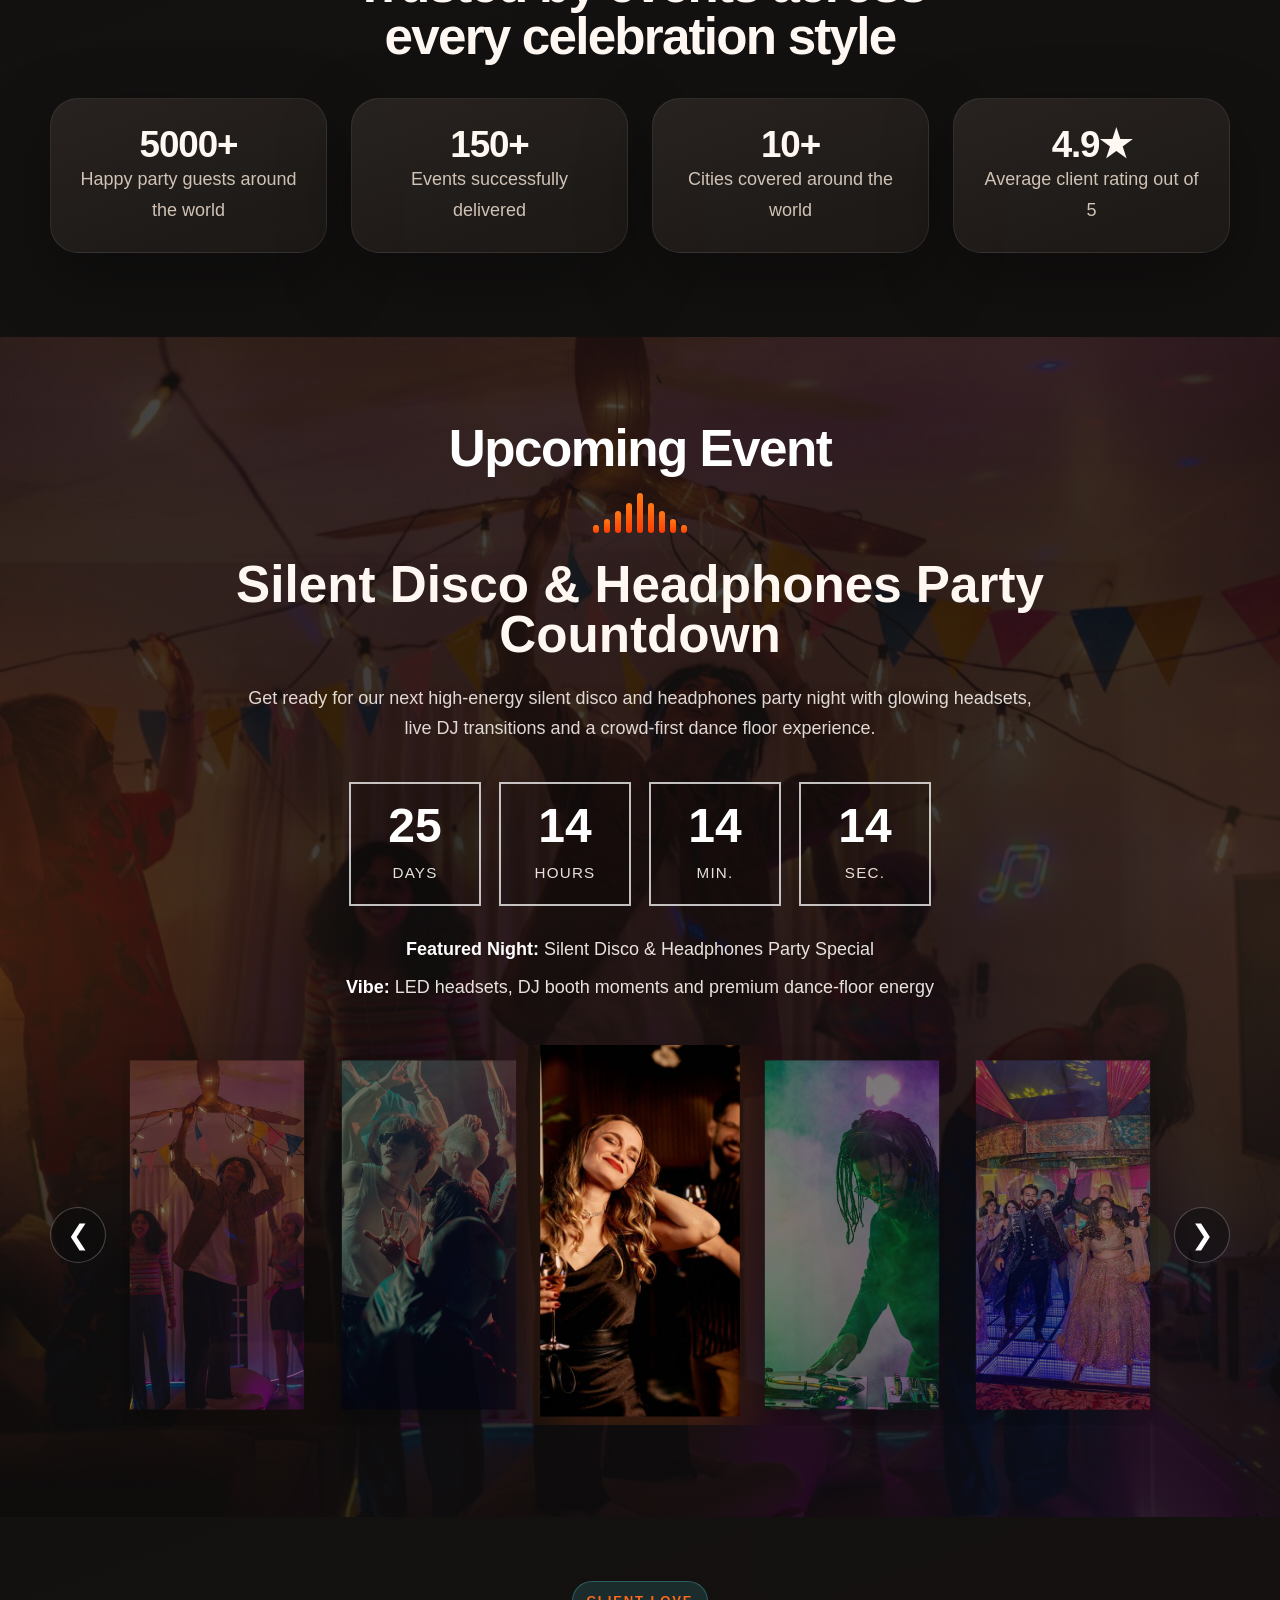
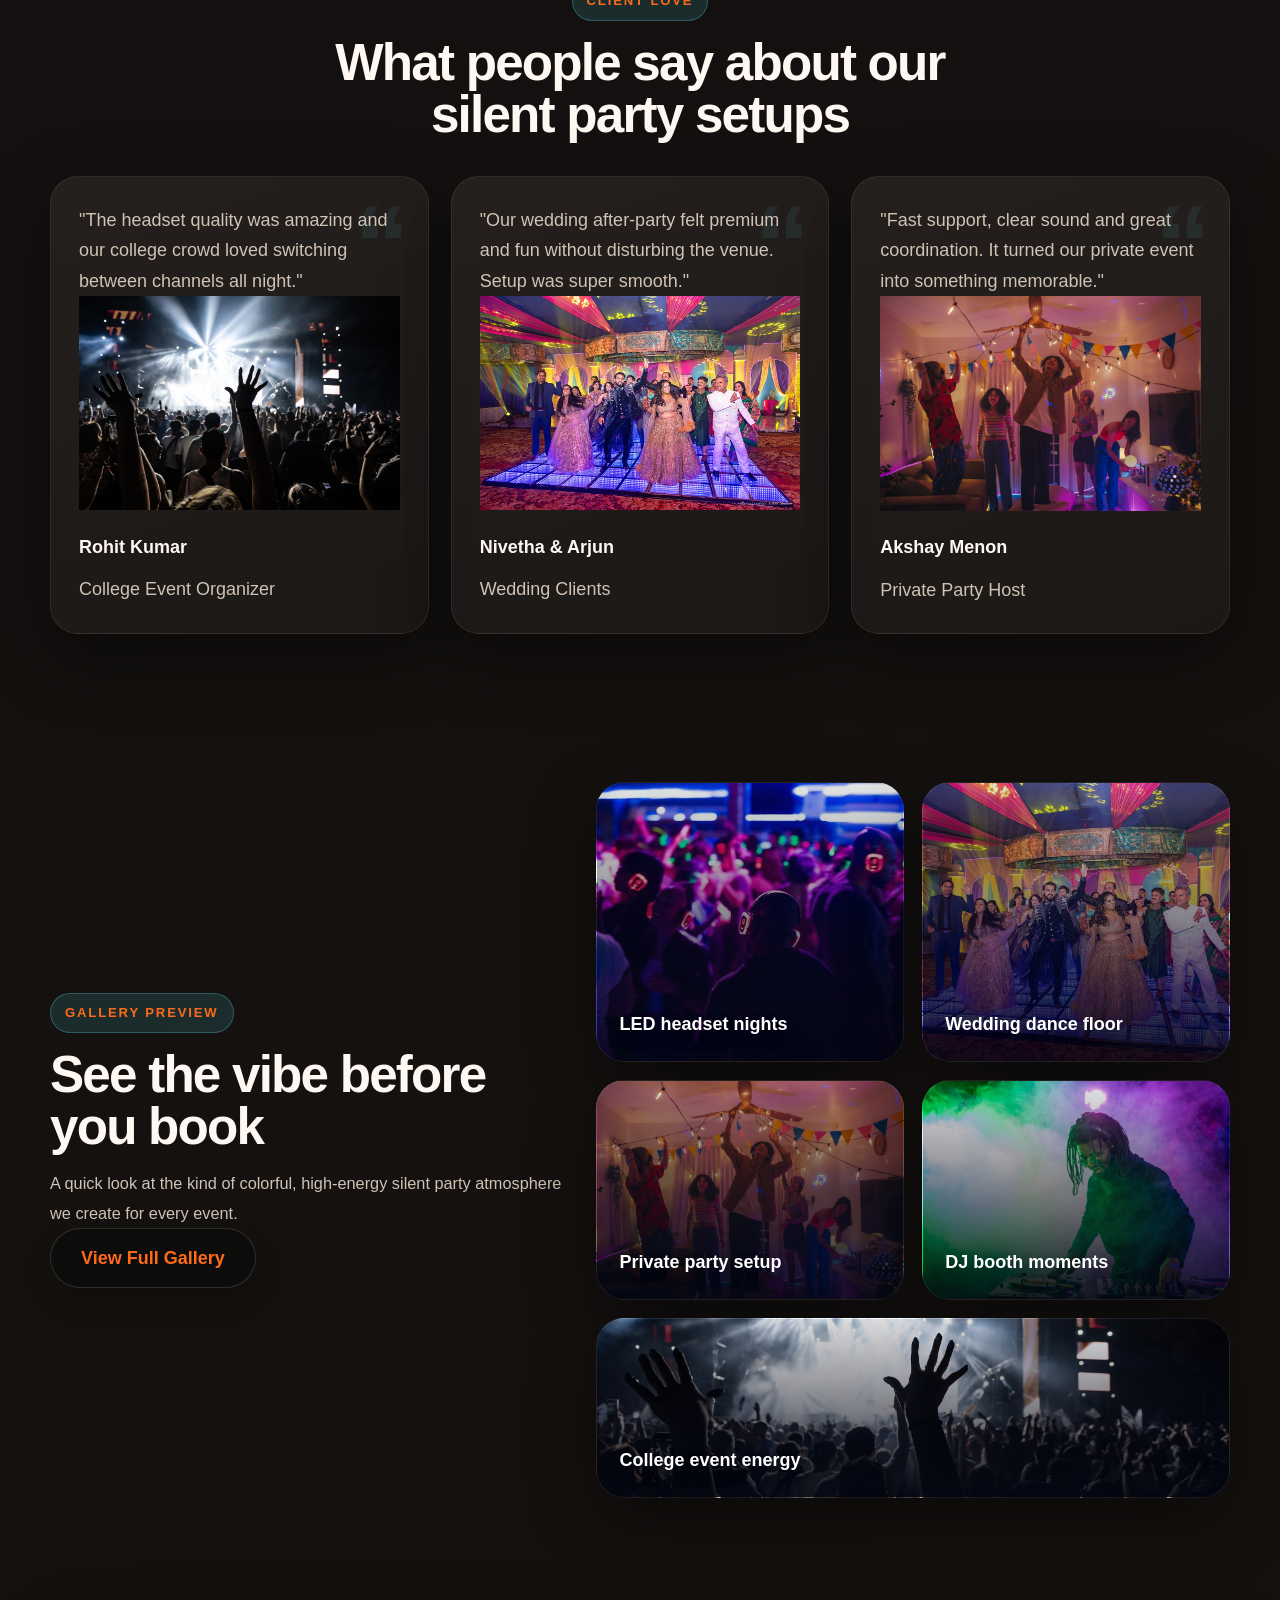
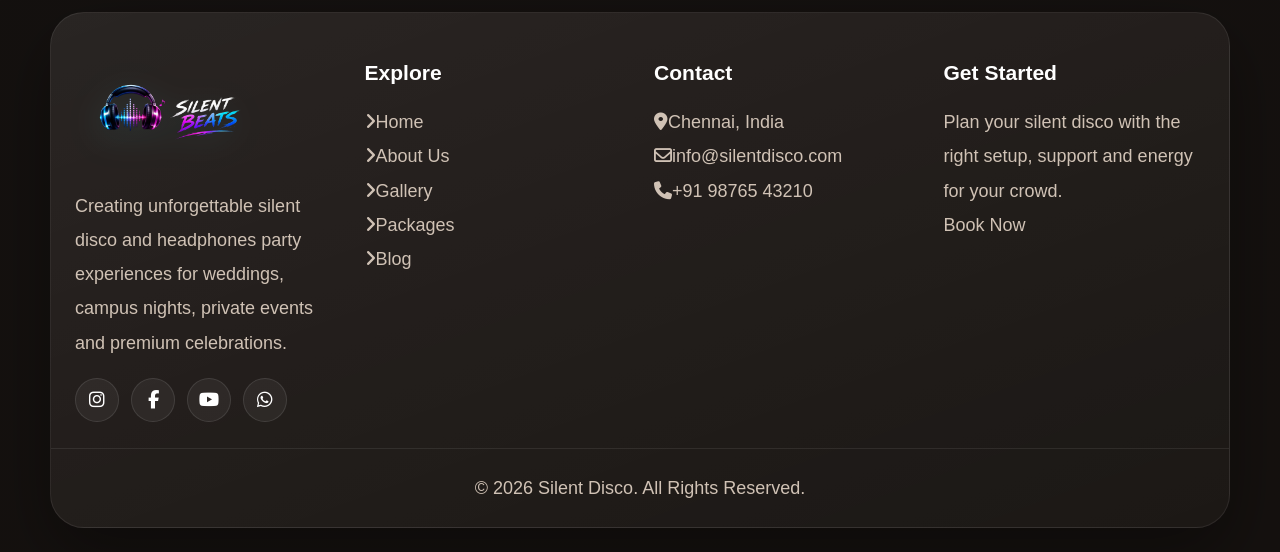
==== commit 943c8692: "Add files via upload" ====
--- a/index.html
+++ b/index.html
@@ -184,14 +184,14 @@
                     <article class="card">
                         <span class="card-icon">EVENTS</span>
                         <h3>Corporate and College Events</h3>
-                        <p>Perfect for large gatherings, branded events, campus nights and entertainment zones.</p>
+                        <p>Perfect for large gatherings, branded events, campus nights and entertainment zones around the world.</p>
                         <a href="booking.html" class="card-link">Plan This Event</a>
                     </article>
 
                     <article class="card">
                         <span class="card-icon">WEDDINGS</span>
                         <h3>Wedding Entertainment Zones</h3>
-                        <p>Create a lively dance floor without disturbing the venue or neighborhood crowd with our wireless headsets.</p>
+                        <p>Create a lively dance floor without disturbing the venue or neighborhood crowd with our wireless headsets support.</p>
                         <a href="booking.html" class="card-link">Plan This Event</a>
                     </article>
 
@@ -246,10 +246,20 @@
 
         <section class="section-block why-section">
             <div class="container why-grid">
-                <div class="section-heading left-align">
+                <div class="section-heading left-align why-copy-block">
                     <span class="eyebrow">WHY CHOOSE US</span>
                     <h2>A bold party experience with less noise and more energy</h2>
                     <p class="section-copy">We focus on stylish setup, smooth coordination and premium sound so your event feels memorable from the first song to the last.</p>
+                    <div class="why-proof-grid">
+                        <article class="why-proof-card">
+                            <strong>3-channel freedom</strong>
+                            <p>Guests can change the mood instantly without waiting for the whole crowd to follow one playlist.</p>
+                        </article>
+                        <article class="why-proof-card">
+                            <strong>Host-friendly support</strong>
+                            <p>From setup to headset handover, we keep the experience organised so your team can enjoy the night too.</p>
+                        </article>
+                    </div>
                 </div>
 
                 <div class="why-list">
@@ -278,16 +288,28 @@
 
         <section class="section-block contact-strip">
             <div class="container contact-shell">
-                <div class="section-heading left-align">
+                <div class="section-heading left-align contact-copy-block">
                     <span class="eyebrow">BOOK YOUR EVENT</span>
                     <h2>Ready to create a premium headset party?</h2>
                     <p class="section-copy">Tell us your event size, location and rental date. We will help you choose the right package quickly.</p>
+                    <div class="contact-copy-points">
+                        <article>
+                            <strong>Faster package guidance</strong>
+                            <p>Share your audience size and venue style, and we will suggest the right headset count and support level.</p>
+                        </article>
+                        <article>
+                            <strong>Planning with less guesswork</strong>
+                            <p>We help you understand setup timing, guest flow and ideal music-channel planning before the event day.</p>
+                        </article>
+                    </div>
                 </div>
 
                 <div class="contact-card">
-                    <p><strong>Email:</strong> info@silentdisco.com</p>
-                    <p><strong>Phone:</strong> +91 9876543210</p>
-                    <p><strong>Location:</strong> Chennai, India</p>
+                    <div class="contact-card-list">
+                        <p><strong>Email:</strong> info@silentdisco.com</p>
+                        <p><strong>Phone:</strong> +91 9876543210</p>
+                        <p><strong>Location:</strong> Chennai, India</p>
+                    </div>
                     <a href="contact.html" class="btn">Contact Us</a>
                     <div class="contact-meta">
                         <div class="contact-meta-item">
@@ -440,20 +462,35 @@
                 <div class="testimonials-grid">
                     <article class="testimonial-card">
                         <p>"The headset quality was amazing and our college crowd loved switching between channels all night."</p>
-                        <strong>Rohit Kumar</strong>
-                        <span>College Event Organizer</span>
+                        <div class="testimonial-author">
+                            <img src="img/college-event.jpg" alt="Rohit Kumar event moment" class="testimonial-avatar">
+                            <div>
+                                <strong>Rohit Kumar</strong>
+                                <span>College Event Organizer</span>
+                            </div>
+                        </div>
                     </article>
 
                     <article class="testimonial-card">
                         <p>"Our wedding after-party felt premium and fun without disturbing the venue. Setup was super smooth."</p>
-                        <strong>Nivetha & Arjun</strong>
-                        <span>Wedding Clients</span>
+                        <div class="testimonial-author">
+                            <img src="img/wedding-dance.jpg" alt="Nivetha and Arjun wedding celebration" class="testimonial-avatar">
+                            <div>
+                                <strong>Nivetha & Arjun</strong>
+                                <span>Wedding Clients</span>
+                            </div>
+                        </div>
                     </article>
 
                     <article class="testimonial-card">
                         <p>"Fast support, clear sound and great coordination. It turned our private event into something memorable."</p>
-                        <strong>Akshay Menon</strong>
-                        <span>Private Party Host</span>
+                        <div class="testimonial-author">
+                            <img src="img/private-party.jpg" alt="Akshay Menon private party moment" class="testimonial-avatar">
+                            <div>
+                                <strong>Akshay Menon</strong>
+                                <span>Private Party Host</span>
+                            </div>
+                        </div>
                     </article>
                 </div>
             </div>
@@ -491,12 +528,11 @@
 
     <footer class="site-footer">
         <div class="container footer-grid">
-            <div>
+            <div class="footer-brand">
                 <a href="index.html" class="footer-logo-link">
                     <img src="img/logo.png" alt="Silent Beats logo" class="footer-logo">
                 </a>
-                <h2>Silent Disco</h2>
-                <p>Premium wireless headset party rental company for unforgettable events, private parties, college shows and corporate celebrations.</p>
+                <p>Creating unforgettable silent disco and headphones party experiences for weddings, campus nights, private events and premium celebrations.</p>
                 <div class="footer-socials">
                     <a href="#" aria-label="Instagram"><i class="fa-brands fa-instagram"></i></a>
                     <a href="#" aria-label="Facebook"><i class="fa-brands fa-facebook-f"></i></a>
@@ -505,37 +541,34 @@
                 </div>
             </div>
 
-            <div>
-                <h3>Quick Links</h3>
-                <a href="index.html">Home</a>
-                <a href="about.html">About</a>
-                <a href="gallery.html">Gallery</a>
-                <a href="packages.html">Packages</a>
-                <a href="booking.html">Booking</a>
-            </div>
-
-            <div>
-                <h3>Services</h3>
-                <a href="packages.html">Silent Disco Rentals</a>
-                <a href="packages.html">Headset Packages</a>
-                <a href="booking.html">Event Booking</a>
-                <a href="contact.html">Custom Party Support</a>
-            </div>
-
-            <div>
+            <div class="footer-links">
+                <h3>Explore</h3>
+                <a href="index.html"><i class="fa-solid fa-angle-right"></i><span>Home</span></a>
+                <a href="about.html"><i class="fa-solid fa-angle-right"></i><span>About Us</span></a>
+                <a href="gallery.html"><i class="fa-solid fa-angle-right"></i><span>Gallery</span></a>
+                <a href="packages.html"><i class="fa-solid fa-angle-right"></i><span>Packages</span></a>
+                <a href="blog.html"><i class="fa-solid fa-angle-right"></i><span>Blog</span></a>
+            </div>
+
+            <div class="footer-contact">
                 <h3>Contact</h3>
-                <p>Phone: +91 98765 43210</p>
-                <p>Email: info@silentdisco.com</p>
-                <p>Location: Chennai, India</p>
+                <p><i class="fa-solid fa-location-dot"></i><span>Chennai, India</span></p>
+                <p><i class="fa-regular fa-envelope"></i><span>info@silentdisco.com</span></p>
+                <p><i class="fa-solid fa-phone"></i><span>+91 98765 43210</span></p>
+            </div>
+
+            <div class="footer-cta">
+                <h3>Get Started</h3>
+                <p>Plan your silent disco with the right setup, support and energy for your crowd.</p>
+                <a href="booking.html" class="footer-cta-btn">Book Now</a>
             </div>
         </div>
 
         <div class="footer-bottom">
-            <p> copyright &copy; 2026 Silent Disco. All rights reserved.</p>
+            <p>&copy; 2026 Silent Disco. All Rights Reserved.</p>
         </div>
     </footer>
 
     <script src="js/script.js"></script>
 </body>
 </html>
-
--- a/css/style.css
+++ b/css/style.css
@@ -0,0 +1,6353 @@
+﻿:root {
+    --bg: #0d0d0d;
+    --bg-deep: #141414;
+    --panel: rgba(24, 20, 18, 0.88);
+    --panel-soft: rgba(255, 255, 255, 0.05);
+    --line: rgba(255, 255, 255, 0.08);
+    --text: #fff8f2;
+    --muted: #d0c2b5;
+    --aqua: #ff6a1a;
+    --pink: #ff8a3d;
+    --gold: #ffb15c;
+    --shadow: 0 24px 70px rgba(0, 0, 0, 0.45);
+    --font-base-size: 18px;
+    --font-base-weight: 500;
+    --font-base-line: 1.7;
+}
+
+* {
+    margin: 0;
+    padding: 0;
+    box-sizing: border-box;
+}
+
+html {
+    scroll-behavior: smooth;
+}
+
+body {
+    font-family: 'Outfit', sans-serif;
+    font-size: var(--font-base-size);
+    font-style: normal;
+    font-weight: var(--font-base-weight);
+    line-height: var(--font-base-line);
+    color: var(--text);
+    background:
+        radial-gradient(circle at top left, rgba(255, 106, 26, 0.12), transparent 24%),
+        radial-gradient(circle at 85% 10%, rgba(255, 177, 92, 0.12), transparent 20%),
+        linear-gradient(160deg, #090909 0%, #111111 42%, #15110f 100%);
+    min-height: 100vh;
+}
+
+body.mode-enabled {
+    background:
+        radial-gradient(circle at top left, rgba(255, 106, 26, 0.3), transparent 30%),
+        radial-gradient(circle at 85% 10%, rgba(255, 177, 92, 0.24), transparent 24%),
+        linear-gradient(160deg, #120d0a 0%, #24140d 45%, #351a0d 100%);
+}
+
+body :where(
+    h1,
+    h2,
+    h3,
+    h4,
+    h5,
+    h6,
+    p,
+    a,
+    span,
+    strong,
+    li,
+    label,
+    button,
+    input,
+    textarea,
+    select
+) {
+    font-family: 'Outfit', sans-serif !important;
+    font-style: normal !important;
+}
+
+body::before {
+    content: "";
+    position: fixed;
+    inset: 0;
+    pointer-events: none;
+    background:
+        linear-gradient(rgba(255, 255, 255, 0.02) 1px, transparent 1px),
+        linear-gradient(90deg, rgba(255, 255, 255, 0.02) 1px, transparent 1px);
+    background-size: 52px 52px;
+    mask-image: linear-gradient(to bottom, rgba(0, 0, 0, 0.65), transparent);
+}
+
+a {
+    color: inherit;
+    text-decoration: none;
+}
+
+img {
+    max-width: 100%;
+}
+
+.container {
+    width: min(1180px, calc(100% - 48px));
+    margin: 0 auto;
+}
+
+.site-header {
+    position: sticky;
+    top: 0;
+    z-index: 20;
+    backdrop-filter: blur(16px);
+    background: rgba(12, 12, 12, 0.9);
+    border-bottom: 1px solid rgba(255, 255, 255, 0.08);
+}
+
+.site-tools {
+    position: static;
+    display: flex;
+    align-items: center;
+    gap: 8px;
+    margin-left: auto;
+    flex: 0 0 auto;
+}
+
+.tool-chip {
+    min-width: 84px;
+    height: 54px;
+    padding: 0 14px;
+    border-radius: 999px;
+    border: 1px solid rgba(255, 255, 255, 0.14);
+    background: rgba(12, 12, 12, 0.82);
+    color: #fff8f2;
+    display: inline-flex;
+    align-items: center;
+    justify-content: center;
+    gap: 10px;
+    cursor: pointer;
+    box-shadow: 0 14px 30px rgba(0, 0, 0, 0.26);
+    transition: transform 0.25s ease, border-color 0.25s ease, background 0.25s ease, color 0.25s ease;
+    white-space: nowrap;
+    touch-action: manipulation;
+    -webkit-tap-highlight-color: transparent;
+}
+
+.tool-chip:hover {
+    transform: translateY(-2px);
+}
+
+.tool-chip[aria-pressed="true"],
+.tool-chip.is-active {
+    border-color: rgba(255, 106, 26, 0.35);
+    background: rgba(56, 30, 14, 0.96);
+    color: #ff6a1a;
+}
+
+.tool-chip-icon {
+    font-size: 1.1rem;
+    line-height: 1;
+}
+
+.tool-chip-text,
+.tool-chip-label {
+    font-size: 1rem;
+    font-weight: 700;
+    letter-spacing: 0.02em;
+}
+
+.tool-chip-icon-only {
+    min-width: 54px;
+    width: 54px;
+    padding: 0;
+    border-radius: 50%;
+    flex: 0 0 54px;
+}
+
+.header-wrap {
+    min-height: 82px;
+    display: flex;
+    align-items: center;
+    gap: 18px;
+    padding: 10px 0;
+}
+
+.logo-box {
+    display: flex;
+    align-items: center;
+    flex: 0 0 auto;
+}
+
+.logo-link {
+    display: inline-flex;
+    align-items: center;
+    justify-content: center;
+    padding: 8px 14px;
+    border-radius: 20px;
+}
+
+.site-logo {
+    width: clamp(150px, 13vw, 205px);
+    height: auto;
+    display: block;
+    object-fit: contain;
+    filter: drop-shadow(0 8px 22px rgba(255, 106, 26, 0.16));
+}
+
+.main-nav {
+    display: flex;
+    align-items: center;
+    flex: 1;
+    gap: 8px;
+    flex-wrap: nowrap;
+    justify-content: center;
+    margin-left: clamp(20px, 4vw, 56px);
+    min-width: 0;
+}
+
+.menu-toggle {
+    display: none;
+    width: 54px;
+    height: 54px;
+    margin-left: auto;
+    border-radius: 16px;
+    border: 1px solid rgba(255, 255, 255, 0.14);
+    background: rgba(12, 12, 12, 0.82);
+    box-shadow: 0 14px 30px rgba(0, 0, 0, 0.24);
+    align-items: center;
+    justify-content: center;
+    flex-direction: column;
+    gap: 5px;
+    cursor: pointer;
+    transition: transform 0.25s ease, border-color 0.25s ease, background 0.25s ease;
+}
+
+.menu-toggle span {
+    width: 22px;
+    height: 2px;
+    border-radius: 999px;
+    background: #ff6a1a;
+    transition: transform 0.25s ease, opacity 0.25s ease;
+}
+
+.menu-toggle:hover {
+    transform: translateY(-2px);
+    border-color: rgba(255, 106, 26, 0.32);
+    background: rgba(32, 18, 12, 0.96);
+}
+
+.menu-toggle.is-active span:nth-child(1) {
+    transform: translateY(7px) rotate(45deg);
+}
+
+.menu-toggle.is-active span:nth-child(2) {
+    opacity: 0;
+}
+
+.menu-toggle.is-active span:nth-child(3) {
+    transform: translateY(-7px) rotate(-45deg);
+}
+
+.main-nav a {
+    color: #edf2ff;
+    font-size: 0.95rem;
+    font-weight: 600;
+    padding: 6px 10px;
+    transition: color 0.25s ease, transform 0.25s ease;
+    white-space: nowrap;
+}
+
+.main-nav a:hover {
+    color: #ff6a1a;
+    transform: translateY(-2px);
+}
+
+.main-nav a.is-current-page {
+    color: #ff6a1a;
+}
+
+.main-nav > a.is-current-page,
+.main-nav > .nav-item > .nav-link.is-current-page {
+    position: relative;
+}
+
+.main-nav > a.is-current-page::after,
+.main-nav > .nav-item > .nav-link.is-current-page::before {
+    content: "";
+    position: absolute;
+    left: 10px;
+    right: 10px;
+    bottom: -8px;
+    height: 2px;
+    border-radius: 999px;
+    background: linear-gradient(90deg, var(--aqua), var(--gold));
+}
+
+.dropdown-menu a.is-current-page {
+    background: rgba(255, 106, 26, 0.12);
+    color: var(--gold);
+}
+
+.nav-item {
+    position: relative;
+    padding-bottom: 12px;
+    margin-bottom: -12px;
+}
+
+.nav-link::after {
+    content: "▼";
+    margin-left: 6px;
+    font-size: 0.72rem;
+}
+
+.dropdown-menu {
+    position: absolute;
+    top: 100%;
+    left: 0;
+    min-width: 170px;
+    margin-top: 0;
+    padding: 10px;
+    display: flex;
+    flex-direction: column;
+    gap: 6px;
+    z-index: 30;
+    opacity: 0;
+    visibility: hidden;
+    pointer-events: none;
+    transform: translateY(8px);
+    transition: opacity 0.2s ease, transform 0.2s ease, visibility 0.2s ease;
+    border-radius: 18px;
+    border: 1px solid rgba(255, 255, 255, 0.08);
+    background:
+        linear-gradient(160deg, rgba(255, 255, 255, 0.06), rgba(255, 255, 255, 0.02)),
+        rgba(11, 15, 31, 0.98);
+    box-shadow: 0 18px 34px rgba(0, 0, 0, 0.38);
+}
+
+.dropdown-menu a {
+    padding: 10px 12px;
+    border-radius: 12px;
+    color: #edf2ff;
+    font-size: 0.88rem;
+}
+
+.dropdown-menu a:hover {
+    background: rgba(255, 106, 26, 0.12);
+    transform: none;
+}
+
+.has-dropdown:hover .dropdown-menu,
+.has-dropdown:focus-within .dropdown-menu {
+    opacity: 1;
+    visibility: visible;
+    pointer-events: auto;
+    transform: translateY(0);
+}
+
+.nav-btn {
+    margin-left: 12px;
+    min-height: 54px;
+    padding: 0 22px;
+    border-radius: 999px;
+    background: rgba(12, 12, 12, 0.82);
+    border: 1px solid rgba(255, 255, 255, 0.14);
+    color: #ff6a1a !important;
+    font-weight: 700;
+    box-shadow: 0 14px 30px rgba(0, 0, 0, 0.24);
+    display: inline-flex;
+    align-items: center;
+    justify-content: center;
+    flex: 0 0 auto;
+    white-space: nowrap;
+    transition: transform 0.25s ease, border-color 0.25s ease, background 0.25s ease, color 0.25s ease;
+}
+
+.nav-btn:hover {
+    transform: translateY(-2px);
+    border-color: rgba(255, 106, 26, 0.32);
+    background: rgba(32, 18, 12, 0.96);
+}
+
+@media (max-width: 1320px) {
+    .header-wrap {
+        gap: 14px;
+    }
+
+    .main-nav {
+        gap: 4px;
+        margin-left: 16px;
+    }
+
+    .main-nav a {
+        font-size: 0.89rem;
+        padding: 6px 8px;
+    }
+
+    .site-tools {
+        gap: 8px;
+    }
+
+    .tool-chip {
+        min-width: 92px;
+        padding: 0 16px;
+    }
+
+    .tool-chip-icon-only {
+        min-width: 50px;
+        width: 50px;
+        padding: 0;
+        flex-basis: 50px;
+    }
+
+    .nav-btn {
+        min-height: 50px;
+        padding: 0 18px;
+    }
+}
+
+@media (max-width: 1180px) {
+    .header-wrap {
+        flex-wrap: wrap;
+        justify-content: space-between;
+    }
+
+    .logo-box {
+        flex: 0 0 auto;
+    }
+
+    .site-tools {
+        order: 2;
+        margin-left: 0;
+    }
+
+    .main-nav {
+        order: 3;
+        flex: 1 0 100%;
+        justify-content: flex-start;
+        margin-left: 0;
+        padding-top: 8px;
+        flex-wrap: wrap;
+        row-gap: 10px;
+    }
+}
+
+.auth-topbar {
+    padding: 26px 0 0;
+}
+
+.auth-topbar-inner {
+    display: flex;
+    flex-direction: column;
+    align-items: center;
+    justify-content: center;
+    gap: 14px;
+}
+
+.image-hero {
+    position: relative;
+    min-height: 84vh;
+    display: flex;
+    align-items: center;
+    justify-content: center;
+    overflow: hidden;
+    background:
+        linear-gradient(rgba(4, 7, 19, 0.38), rgba(4, 7, 19, 0.72)),
+        url("https://images.unsplash.com/photo-1514525253161-7a46d19cd819?auto=format&fit=crop&w=1600&q=80") center/cover no-repeat;
+}
+
+.image-hero-video {
+    position: absolute;
+    inset: 0;
+    width: 100%;
+    height: 100%;
+    object-fit: cover;
+    z-index: 0;
+}
+
+.image-hero-overlay {
+    position: absolute;
+    inset: 0;
+    z-index: 1;
+    background:
+        radial-gradient(circle at top, rgba(255, 79, 216, 0.18), transparent 30%),
+        radial-gradient(circle at bottom left, rgba(93, 246, 255, 0.12), transparent 24%),
+        linear-gradient(rgba(4, 7, 19, 0.32), rgba(4, 7, 19, 0.72));
+}
+
+.image-hero-content {
+    position: relative;
+    z-index: 2;
+    text-align: center;
+    max-width: 980px;
+    padding: 110px 0 90px;
+}
+
+.image-hero-tag {
+    display: inline-flex;
+    align-items: center;
+    justify-content: center;
+    padding: 12px 22px;
+    border-radius: 999px;
+    background: rgba(255, 106, 26, 0.14);
+    border: 1px solid rgba(255, 106, 26, 0.24);
+    color: #f5f7ff;
+    margin-bottom: 22px;
+}
+
+.image-hero-content h1 {
+    color: #ffffff;
+    max-width: 10ch;
+    margin: 0 auto;
+    font-size: clamp(2.55rem, 5vw, 4.35rem) !important;
+    font-weight: 800 !important;
+    line-height: 0.98 !important;
+    letter-spacing: -0.04em;
+    text-shadow: 0 16px 40px rgba(0, 0, 0, 0.32);
+}
+
+.image-hero-content p {
+    max-width: 34rem;
+    margin: 18px auto 0;
+    color: rgba(245, 247, 255, 0.88);
+    font-size: 1rem !important;
+    line-height: 1.6;
+}
+
+.image-hero-actions {
+    margin-top: 34px;
+    display: flex;
+    justify-content: center;
+    gap: 16px;
+    flex-wrap: wrap;
+}
+
+.image-hero-btn,
+.image-hero-secondary {
+    min-width: 196px;
+}
+
+.hero-proof {
+    margin: 42px auto 0;
+    max-width: 840px;
+    display: grid;
+    grid-template-columns: repeat(3, minmax(0, 1fr));
+    gap: 18px;
+}
+
+.hero-proof-item {
+    padding: 18px 22px;
+    border-radius: 24px;
+    background: linear-gradient(160deg, rgba(255, 255, 255, 0.12), rgba(255, 255, 255, 0.04));
+    border: 1px solid rgba(255, 255, 255, 0.12);
+    box-shadow: 0 18px 40px rgba(0, 0, 0, 0.22);
+    backdrop-filter: blur(10px);
+}
+
+.hero-proof-item strong,
+.hero-proof-item span {
+    display: block;
+}
+
+.hero-proof-item strong {
+    font-size: 1.15rem;
+    font-weight: 700;
+    color: #ffffff;
+}
+
+.hero-proof-item span {
+    color: rgba(245, 247, 255, 0.72);
+}
+
+.rhythm-section {
+    position: relative;
+    padding: 86px 0 92px;
+    overflow: hidden;
+}
+
+.rhythm-parallax-bg {
+    position: absolute;
+    inset: -80px 0;
+    background: url("../img/college-event.jpg") center/cover no-repeat;
+    transform: translate3d(0, 0, 0) scale(1.08);
+    will-change: transform;
+}
+
+.rhythm-overlay {
+    position: absolute;
+    inset: 0;
+    z-index: 1;
+    background:
+        linear-gradient(rgba(8, 10, 24, 0.72), rgba(8, 10, 24, 0.86)),
+        radial-gradient(circle at top left, rgba(255, 79, 216, 0.16), transparent 26%),
+        radial-gradient(circle at bottom right, rgba(93, 246, 255, 0.12), transparent 24%);
+}
+
+.rhythm-shell {
+    position: relative;
+    z-index: 1;
+}
+
+.rhythm-heading {
+    max-width: 860px;
+    margin-bottom: 36px;
+}
+
+.rhythm-heading h2 {
+    margin-top: 16px;
+    font-size: clamp(2.8rem, 5vw, 4.8rem);
+    line-height: 0.98;
+    letter-spacing: -0.04em;
+}
+
+.rhythm-heading p {
+    margin-top: 18px;
+    max-width: 58rem;
+    color: rgba(245, 247, 255, 0.86);
+}
+
+.rhythm-grid {
+    display: grid;
+    grid-template-columns: repeat(3, minmax(0, 1fr));
+    gap: 26px;
+}
+
+.rhythm-card {
+    overflow: hidden;
+    border-radius: 28px;
+    border: 1px solid rgba(255, 255, 255, 0.12);
+    background:
+        linear-gradient(160deg, rgba(255, 255, 255, 0.08), rgba(255, 255, 255, 0.02)),
+        rgba(10, 14, 30, 0.84);
+    box-shadow: 0 22px 56px rgba(0, 0, 0, 0.34);
+    backdrop-filter: blur(8px);
+}
+
+.rhythm-card-image {
+    width: 100%;
+    height: 250px;
+    object-fit: cover;
+    display: block;
+}
+
+.rhythm-card-copy {
+    padding: 24px 24px 28px;
+}
+
+.rhythm-card-copy h3 {
+    font-size: 1.72rem;
+    line-height: 1.08;
+}
+
+.rhythm-card-copy p {
+    margin-top: 14px;
+    color: rgba(245, 247, 255, 0.78);
+}
+
+.rhythm-card-btn {
+    margin-top: 24px;
+    min-width: 180px;
+}
+
+.club-section {
+    padding: 78px 0 88px;
+    background:
+        linear-gradient(rgba(15, 15, 15, 0.94), rgba(15, 15, 15, 0.96)),
+        linear-gradient(135deg, rgba(255, 255, 255, 0.03) 25%, transparent 25%) -20px 0 / 60px 60px,
+        linear-gradient(225deg, rgba(255, 255, 255, 0.02) 25%, transparent 25%) -20px 0 / 60px 60px,
+        linear-gradient(315deg, rgba(255, 255, 255, 0.02) 25%, transparent 25%) 0 0 / 60px 60px,
+        linear-gradient(45deg, rgba(255, 255, 255, 0.03) 25%, transparent 25%) 0 0 / 60px 60px;
+}
+
+.club-heading {
+    text-align: center;
+    margin-bottom: 48px;
+}
+
+.club-script {
+    display: block;
+    color: #ffffff;
+    font-size: clamp(2.2rem, 4vw, 3.4rem);
+    font-weight: 700;
+    font-style: normal;
+    line-height: 1.02;
+    letter-spacing: -0.03em;
+    font-family: 'Outfit', sans-serif;
+}
+
+.club-soundwave {
+    margin-top: 18px;
+    display: inline-flex;
+    align-items: end;
+    gap: 5px;
+}
+
+.club-soundwave i {
+    width: 6px;
+    border-radius: 999px;
+    background: linear-gradient(180deg, #ff7a18, #ff3d00);
+}
+
+.club-soundwave i:nth-child(1),
+.club-soundwave i:nth-child(9) {
+    height: 8px;
+}
+
+.club-soundwave i:nth-child(2),
+.club-soundwave i:nth-child(8) {
+    height: 14px;
+}
+
+.club-soundwave i:nth-child(3),
+.club-soundwave i:nth-child(7) {
+    height: 22px;
+}
+
+.club-soundwave i:nth-child(4),
+.club-soundwave i:nth-child(6) {
+    height: 30px;
+}
+
+.club-soundwave i:nth-child(5) {
+    height: 40px;
+}
+
+.club-grid {
+    display: grid;
+    grid-template-columns: repeat(3, minmax(0, 1fr));
+    gap: 24px;
+    align-items: stretch;
+}
+
+.club-card {
+    position: relative;
+    min-height: 470px;
+    overflow: hidden;
+    background: #161616;
+}
+
+.club-card-photo {
+    border-radius: 0;
+}
+
+.club-card-copy {
+    display: flex;
+    align-items: center;
+    justify-content: center;
+    text-align: center;
+}
+
+.club-card-image {
+    width: 100%;
+    height: 100%;
+    object-fit: cover;
+    display: block;
+    transition: transform 0.35s ease, filter 0.35s ease;
+}
+
+.club-hover-content {
+    position: absolute;
+    inset: auto 0 0;
+    z-index: 2;
+    padding: 28px 26px 30px;
+    background: linear-gradient(180deg, transparent, rgba(0, 0, 0, 0.88));
+    transform: translateY(100%);
+    opacity: 0;
+    transition: transform 0.35s ease, opacity 0.35s ease;
+}
+
+.club-hover-content h3 {
+    font-size: 1.65rem;
+    color: #ffffff;
+}
+
+.club-hover-content p {
+    margin-top: 12px;
+    color: rgba(255, 255, 255, 0.84);
+    line-height: 1.65;
+}
+
+.club-card-photo:hover .club-card-image,
+.club-card-photo:focus-within .club-card-image {
+    transform: scale(1.04);
+    filter: brightness(0.72);
+}
+
+.club-card-photo:hover .club-hover-content,
+.club-card-photo:focus-within .club-hover-content {
+    transform: translateY(0);
+    opacity: 1;
+}
+
+.club-card-copy .club-card-overlay,
+.club-card-copy .club-card-content {
+    transition: opacity 0.35s ease, transform 0.35s ease;
+}
+
+.club-card-copy .club-card-content {
+    transform: translateY(24px);
+    opacity: 0;
+}
+
+.club-card-copy .club-card-overlay {
+    opacity: 0;
+}
+
+.club-card-copy:hover .club-card-image,
+.club-card-copy:focus-within .club-card-image {
+    transform: scale(1.04);
+    filter: brightness(0.52);
+}
+
+.club-card-copy:hover .club-card-overlay,
+.club-card-copy:focus-within .club-card-overlay {
+    opacity: 1;
+}
+
+.club-card-copy:hover .club-card-content,
+.club-card-copy:focus-within .club-card-content {
+    transform: translateY(0);
+    opacity: 1;
+}
+
+.club-card-overlay {
+    position: absolute;
+    inset: 0;
+    background: linear-gradient(rgba(19, 10, 15, 0.58), rgba(19, 10, 15, 0.7));
+    z-index: 1;
+}
+
+.club-card-content {
+    position: absolute;
+    inset: 0;
+    z-index: 2;
+    display: flex;
+    flex-direction: column;
+    align-items: center;
+    justify-content: center;
+    padding: 34px;
+}
+
+.club-icon {
+    display: inline-flex;
+    align-items: center;
+    justify-content: center;
+    margin-bottom: 18px;
+    font-size: 2rem;
+    color: #ffffff;
+}
+
+.club-card-content h3 {
+    font-size: clamp(2rem, 3vw, 3rem);
+    color: #ffffff;
+    text-transform: uppercase;
+    letter-spacing: 0.04em;
+}
+
+.club-card-content p {
+    margin-top: 18px;
+    max-width: 20rem;
+    color: rgba(255, 255, 255, 0.88);
+    line-height: 1.7;
+    font-size: 1.02rem;
+}
+
+.event-spotlight {
+    position: relative;
+    padding: 86px 0 92px;
+    overflow: hidden;
+    background:
+        linear-gradient(rgba(13, 11, 10, 0.76), rgba(13, 11, 10, 0.86)),
+        url("../img/private-party.jpg") center/cover no-repeat;
+}
+
+.event-spotlight-overlay {
+    position: absolute;
+    inset: 0;
+    background:
+        radial-gradient(circle at left, rgba(255, 106, 26, 0.18), transparent 26%),
+        radial-gradient(circle at right, rgba(255, 177, 92, 0.1), transparent 24%);
+}
+
+.event-spotlight-shell {
+    position: relative;
+    z-index: 1;
+    text-align: center;
+}
+
+.event-spotlight-copy {
+    max-width: 940px;
+    margin: 0 auto;
+}
+
+.event-spotlight-copy h2 {
+    margin-top: 18px;
+    font-size: clamp(2.2rem, 4vw, 3.8rem);
+    line-height: 0.98;
+}
+
+.event-spotlight-copy p {
+    margin: 22px auto 0;
+    max-width: 50rem;
+    color: rgba(255, 248, 242, 0.86);
+}
+
+.event-countdown {
+    margin-top: 38px;
+    display: flex;
+    justify-content: center;
+    gap: 18px;
+    flex-wrap: wrap;
+}
+
+.event-countdown-box {
+    min-width: 132px;
+    padding: 18px 20px;
+    border: 2px solid rgba(255, 255, 255, 0.74);
+    background: rgba(0, 0, 0, 0.18);
+}
+
+.event-countdown-box strong {
+    display: block;
+    font-size: clamp(2rem, 4vw, 3rem);
+    line-height: 1;
+    color: #ffffff;
+}
+
+.event-countdown-box span {
+    margin-top: 10px;
+    display: block;
+    font-size: 0.95rem;
+    letter-spacing: 0.08em;
+    text-transform: uppercase;
+    color: rgba(255, 248, 242, 0.9);
+}
+
+.event-spotlight-meta {
+    margin-top: 28px;
+    display: grid;
+    gap: 8px;
+}
+
+.event-spotlight-meta p {
+    color: rgba(255, 248, 242, 0.9);
+}
+
+.event-spotlight-meta strong {
+    color: #ffffff;
+}
+
+.event-slider {
+    margin-top: 42px;
+    position: relative;
+    display: flex;
+    align-items: center;
+    gap: 16px;
+}
+
+.event-slider-arrow {
+    width: 56px;
+    height: 56px;
+    border-radius: 50%;
+    border: 1px solid rgba(255, 255, 255, 0.24);
+    background: rgba(11, 11, 11, 0.5);
+    color: #ffffff;
+    font-size: 1.7rem;
+    display: inline-flex;
+    align-items: center;
+    justify-content: center;
+    cursor: pointer;
+    transition: transform 0.25s ease, background 0.25s ease, border-color 0.25s ease;
+    z-index: 2;
+}
+
+.event-slider-arrow:hover {
+    transform: scale(1.06);
+    background: rgba(255, 106, 26, 0.22);
+    border-color: rgba(255, 177, 92, 0.5);
+}
+
+.event-gallery-strip {
+    flex: 1;
+    display: flex;
+    gap: 22px;
+    align-items: end;
+    overflow: hidden;
+}
+
+.event-gallery-card {
+    flex: 0 0 calc((100% - 88px) / 5);
+    overflow: hidden;
+    background: rgba(12, 12, 12, 0.4);
+    box-shadow: 0 22px 50px rgba(0, 0, 0, 0.3);
+    height: 380px;
+    opacity: 0.62;
+    transform: scale(0.92);
+    transition: transform 0.35s ease, opacity 0.35s ease, box-shadow 0.35s ease, filter 0.35s ease;
+}
+
+.event-gallery-card-side {
+    height: 380px;
+}
+
+.event-gallery-card-center {
+    height: 380px;
+}
+
+.event-gallery-card.is-active {
+    opacity: 1;
+    transform: translateY(-18px) scale(1.05);
+    box-shadow: 0 28px 64px rgba(255, 106, 26, 0.2);
+}
+
+.event-gallery-image {
+    width: 100%;
+    height: 100%;
+    object-fit: cover;
+    display: block;
+    filter: brightness(0.72);
+    transition: filter 0.35s ease, transform 0.35s ease;
+}
+
+.event-gallery-card.is-active .event-gallery-image {
+    filter: brightness(1);
+    transform: scale(1.02);
+}
+
+.hero {
+    padding: 80px 0 84px;
+    position: relative;
+}
+
+.hero-layout {
+    display: grid;
+    grid-template-columns: 1.2fr 0.8fr;
+    gap: 28px;
+    align-items: center;
+}
+
+.hero-copy,
+.panel-card,
+.card,
+.why-item,
+.contact-card,
+.site-footer {
+    border: 1px solid var(--line);
+    background:
+        linear-gradient(160deg, rgba(255, 255, 255, 0.08), rgba(255, 255, 255, 0.02)),
+        var(--panel);
+    box-shadow: 0 26px 70px rgba(0, 0, 0, 0.36);
+}
+
+body.mode-enabled .hero-copy,
+body.mode-enabled .panel-card,
+body.mode-enabled .card,
+body.mode-enabled .why-item,
+body.mode-enabled .contact-card,
+body.mode-enabled .site-footer,
+body.mode-enabled .form-card,
+body.mode-enabled .info-card,
+body.mode-enabled .auth-form-card,
+body.mode-enabled .auth-benefits,
+body.mode-enabled .hero-stat,
+body.mode-enabled .impact-card,
+body.mode-enabled .testimonial-card,
+body.mode-enabled .process-card,
+body.mode-enabled .preview-card,
+body.mode-enabled .zone-card {
+    border-color: rgba(255, 106, 26, 0.16);
+    box-shadow: 0 30px 84px rgba(0, 0, 0, 0.42);
+    background:
+        linear-gradient(160deg, rgba(255, 145, 77, 0.08), rgba(255, 255, 255, 0.02)),
+        rgba(33, 22, 16, 0.94);
+}
+
+body.mode-enabled .site-header {
+    background: rgba(18, 15, 13, 0.94);
+    border-bottom-color: rgba(255, 106, 26, 0.18);
+}
+
+body.mode-enabled .club-section {
+    background:
+        linear-gradient(rgba(14, 12, 10, 0.95), rgba(14, 12, 10, 0.97)),
+        linear-gradient(135deg, rgba(255, 106, 26, 0.05) 25%, transparent 25%) -20px 0 / 60px 60px,
+        linear-gradient(225deg, rgba(255, 177, 92, 0.04) 25%, transparent 25%) -20px 0 / 60px 60px,
+        linear-gradient(315deg, rgba(255, 106, 26, 0.04) 25%, transparent 25%) 0 0 / 60px 60px,
+        linear-gradient(45deg, rgba(255, 177, 92, 0.05) 25%, transparent 25%) 0 0 / 60px 60px;
+}
+
+body.mode-enabled .rhythm-card {
+    border-color: rgba(255, 106, 26, 0.18);
+    box-shadow: 0 28px 72px rgba(0, 0, 0, 0.4);
+}
+
+body.mode-enabled .event-countdown-box {
+    border-color: rgba(255, 177, 92, 0.84);
+}
+
+body.mode-enabled .event-slider-arrow {
+    border-color: rgba(255, 177, 92, 0.4);
+    background: rgba(25, 16, 10, 0.62);
+}
+
+body.mode-enabled .btn-secondary,
+body.mode-enabled .hero-stat,
+body.mode-enabled .impact-card,
+body.mode-enabled .testimonial-card {
+    background-color: rgba(255, 106, 26, 0.06);
+}
+
+body.mode-enabled .tool-chip,
+body.mode-enabled .nav-btn,
+body.mode-enabled .btn {
+    border-color: rgba(255, 177, 92, 0.28);
+    background: rgba(36, 22, 14, 0.96);
+    color: var(--gold);
+}
+
+body.mode-enabled .tool-chip.is-active,
+body.mode-enabled .tool-chip[aria-pressed="true"] {
+    background: rgba(66, 34, 14, 0.98);
+    color: #ff6a1a;
+}
+
+.hero-copy {
+    position: relative;
+    overflow: hidden;
+    padding: 46px;
+    border-radius: 34px;
+    min-height: 100%;
+}
+
+.hero-copy::after {
+    content: "";
+    position: absolute;
+    width: 220px;
+    height: 220px;
+    top: -60px;
+    right: -40px;
+    border-radius: 50%;
+    background: radial-gradient(circle, rgba(255, 79, 216, 0.35), transparent 70%);
+}
+
+.eyebrow {
+    display: inline-flex;
+    padding: 8px 14px;
+    border-radius: 999px;
+    background: rgba(93, 246, 255, 0.12);
+    border: 1px solid rgba(93, 246, 255, 0.24);
+    color: #ff6a1a;
+    font-size: 0.82rem;
+    letter-spacing: 0.14em;
+    font-weight: 700;
+}
+
+.hero-copy h1 {
+    margin-top: 18px;
+    font-size: clamp(3rem, 7vw, 5.8rem);
+    line-height: 0.95;
+    max-width: 10ch;
+}
+
+.hero-copy h2 {
+    margin-top: 18px;
+    color: var(--text);
+    font-size: clamp(2.6rem, 4.5vw, 4.2rem) !important;
+    font-weight: 700 !important;
+    line-height: 1.02 !important;
+    letter-spacing: -0.03em;
+}
+
+.hero-copy p {
+    margin-top: 20px;
+    max-width: 32rem;
+    color: var(--muted);
+    font-size: 1.08rem;
+    line-height: 1.8;
+}
+
+.hero-actions {
+    margin-top: 28px;
+    display: flex;
+    flex-wrap: wrap;
+    gap: 14px;
+}
+
+.btn {
+    display: inline-flex;
+    align-items: center;
+    justify-content: center;
+    min-height: 60px;
+    padding: 0 30px;
+    border-radius: 999px;
+    font-weight: 700;
+    background: rgba(12, 12, 12, 0.82);
+    color: #ff6a1a;
+    border: 1px solid rgba(255, 255, 255, 0.14);
+    box-shadow: 0 14px 30px rgba(0, 0, 0, 0.22);
+    transition: transform 0.25s ease, box-shadow 0.25s ease, border-color 0.25s ease, background 0.25s ease, color 0.25s ease;
+}
+
+.btn:hover {
+    transform: translateY(-3px);
+    box-shadow: 0 18px 36px rgba(255, 106, 26, 0.22);
+    border-color: rgba(255, 106, 26, 0.36);
+    background: rgba(56, 30, 14, 0.96);
+}
+
+.btn-secondary {
+    background: rgba(12, 12, 12, 0.72);
+    border: 1px solid rgba(255, 255, 255, 0.16);
+    color: #fff8f2;
+    box-shadow: none;
+}
+
+.hero-highlights {
+    margin-top: 28px;
+    display: flex;
+    flex-wrap: wrap;
+    gap: 12px;
+}
+
+.hero-stats {
+    margin-top: 28px;
+    display: grid;
+    grid-template-columns: repeat(3, minmax(0, 1fr));
+    gap: 14px;
+}
+
+.hero-stat {
+    padding: 18px;
+    border-radius: 22px;
+    border: 1px solid rgba(255, 255, 255, 0.08);
+    background: rgba(255, 255, 255, 0.04);
+}
+
+.hero-stat strong {
+    display: block;
+    color: var(--text);
+    margin-bottom: 6px;
+}
+
+.hero-stat span {
+    color: var(--muted);
+}
+
+.hero-highlights span,
+.card-icon,
+.panel-label {
+    display: inline-flex;
+    align-items: center;
+    padding: 10px 14px;
+    border-radius: 999px;
+    background: rgba(255, 255, 255, 0.06);
+    border: 1px solid rgba(255, 255, 255, 0.08);
+    color: #eef4ff;
+    font-size: 0.88rem;
+    letter-spacing: 0.08em;
+    text-transform: uppercase;
+}
+
+.hero-panel {
+    min-height: 100%;
+    display: flex;
+}
+
+.panel-card {
+    width: 100%;
+    padding: 34px;
+    border-radius: 32px;
+    position: relative;
+    overflow: hidden;
+}
+
+.panel-card::before {
+    content: "";
+    position: absolute;
+    inset: auto auto -80px -80px;
+    width: 220px;
+    height: 220px;
+    border-radius: 50%;
+    background: radial-gradient(circle, rgba(93, 246, 255, 0.24), transparent 70%);
+}
+
+.panel-card h3 {
+    margin: 18px 0 14px;
+    font-size: 2.25rem;
+    line-height: 1.08;
+    letter-spacing: -0.03em;
+}
+
+.panel-card p {
+    color: var(--muted);
+    line-height: 1.8;
+}
+
+.panel-list {
+    margin-top: 22px;
+    list-style: none;
+    display: grid;
+    gap: 14px;
+}
+
+.panel-list li {
+    padding: 14px 16px;
+    border-radius: 18px;
+    background: rgba(255, 255, 255, 0.04);
+    border: 1px solid rgba(255, 255, 255, 0.06);
+}
+
+.hero-panel-btn {
+    margin-top: 22px;
+    width: 100%;
+}
+
+.panel-meta {
+    margin-top: 22px;
+    display: grid;
+    grid-template-columns: repeat(2, minmax(0, 1fr));
+    gap: 14px;
+}
+
+.panel-meta div {
+    padding: 16px 18px;
+    border-radius: 18px;
+    background: rgba(255, 255, 255, 0.04);
+    border: 1px solid rgba(255, 255, 255, 0.06);
+}
+
+.panel-meta strong,
+.panel-meta span {
+    display: block;
+}
+
+.panel-meta strong {
+    color: var(--text);
+    margin-bottom: 4px;
+}
+
+.panel-meta span {
+    color: var(--muted);
+}
+
+.section-block {
+    padding: 64px 0 84px;
+}
+
+.section-heading {
+    max-width: 700px;
+    margin: 0 auto 34px;
+    text-align: center;
+}
+
+.left-align {
+    margin: 0;
+    text-align: left;
+}
+
+.section-heading h2 {
+    margin-top: 16px;
+    font-size: clamp(2.3rem, 4vw, 3.7rem);
+    line-height: 1.02;
+    letter-spacing: -0.035em;
+}
+
+.section-copy {
+    margin-top: 16px;
+    color: var(--muted);
+    line-height: 1.8;
+    font-size: 1.02rem;
+}
+
+.features {
+    display: grid;
+    grid-template-columns: repeat(3, minmax(0, 1fr));
+    gap: 22px;
+}
+
+.card {
+    display: flex;
+    flex-direction: column;
+    height: 100%;
+    padding: 28px;
+    border-radius: 28px;
+    transition: transform 0.3s ease, border-color 0.3s ease, box-shadow 0.3s ease;
+}
+
+.card:hover,
+.why-item:hover {
+    transform: translateY(-8px);
+    border-color: rgba(93, 246, 255, 0.24);
+    box-shadow: 0 24px 56px rgba(0, 0, 0, 0.32);
+}
+
+.card h3 {
+    margin: 18px 0 12px;
+    font-size: 1.6rem;
+}
+
+.card p {
+    color: var(--muted);
+    line-height: 1.8;
+    flex-grow: 1;
+}
+
+.card-link {
+    margin-top: auto;
+    padding-top: 18px;
+    display: inline-flex;
+    align-items: center;
+    gap: 8px;
+    color: #ff6a1a !important;
+    font-size: 0.96rem !important;
+    font-weight: 700 !important;
+}
+
+.card-link::after {
+    content: "\2192";
+}
+
+.why-grid {
+    display: grid;
+    grid-template-columns: 0.9fr 1.1fr;
+    gap: 26px;
+    align-items: start;
+}
+
+.why-list {
+    display: grid;
+    grid-template-columns: repeat(2, minmax(0, 1fr));
+    gap: 18px;
+}
+
+.why-item {
+    padding: 24px;
+    border-radius: 24px;
+    transition: transform 0.3s ease, border-color 0.3s ease;
+}
+
+.why-item strong {
+    display: block;
+    margin-bottom: 10px;
+    font-size: 1.1rem;
+}
+
+.why-item p {
+    color: var(--muted);
+    line-height: 1.7;
+}
+
+.contact-shell {
+    display: grid;
+    grid-template-columns: 1.1fr 0.9fr;
+    gap: 24px;
+    align-items: center;
+}
+
+.contact-card {
+    padding: 30px;
+    border-radius: 28px;
+    position: relative;
+    overflow: hidden;
+}
+
+.contact-card p {
+    margin-bottom: 14px;
+    color: var(--muted);
+    font-size: 1rem;
+}
+
+.contact-card strong {
+    color: var(--text);
+}
+
+.contact-card .btn {
+    margin-top: 12px;
+}
+
+.contact-card::before {
+    content: "";
+    position: absolute;
+    width: 180px;
+    height: 180px;
+    right: -50px;
+    bottom: -50px;
+    border-radius: 50%;
+    background: radial-gradient(circle, rgba(93, 246, 255, 0.16), transparent 70%);
+}
+
+.contact-meta {
+    margin-top: 26px;
+    display: grid;
+    grid-template-columns: repeat(2, minmax(0, 1fr));
+    gap: 14px;
+}
+
+.contact-meta-item {
+    padding: 16px 18px;
+    border-radius: 18px;
+    background: rgba(255, 255, 255, 0.04);
+    border: 1px solid rgba(255, 255, 255, 0.06);
+}
+
+.contact-meta-item strong,
+.contact-meta-item span {
+    display: block;
+}
+
+.contact-meta-item strong {
+    margin-bottom: 4px;
+    color: var(--text);
+}
+
+.contact-meta-item span {
+    color: var(--muted);
+}
+
+.process-grid,
+.testimonials-grid {
+    display: grid;
+    grid-template-columns: repeat(3, minmax(0, 1fr));
+    gap: 22px;
+}
+
+.process-card,
+.testimonial-card,
+.preview-card {
+    border: 1px solid var(--line);
+    background:
+        linear-gradient(160deg, rgba(255, 255, 255, 0.06), rgba(255, 255, 255, 0.02)),
+        var(--panel);
+    box-shadow: var(--shadow);
+}
+
+.process-card {
+    padding: 28px;
+    border-radius: 28px;
+    transition: transform 0.3s ease, border-color 0.3s ease;
+}
+
+.process-card:hover,
+.testimonial-card:hover,
+.preview-card:hover {
+    transform: translateY(-8px);
+    border-color: rgba(93, 246, 255, 0.22);
+}
+
+.process-step {
+    display: inline-flex;
+    align-items: center;
+    justify-content: center;
+    width: 52px;
+    height: 52px;
+    border-radius: 16px;
+    margin-bottom: 18px;
+    color: #ff6a1a;
+    background: rgba(93, 246, 255, 0.08);
+    border: 1px solid rgba(93, 246, 255, 0.18);
+}
+
+.process-card h3,
+.testimonial-card strong {
+    color: var(--text);
+}
+
+.process-card p,
+.testimonial-card p,
+.testimonial-card span {
+    color: var(--muted);
+}
+
+.testimonial-card {
+    padding: 28px;
+    border-radius: 28px;
+    position: relative;
+    overflow: hidden;
+}
+
+.testimonial-card strong,
+.testimonial-card span {
+    display: block;
+    margin-top: 12px;
+}
+
+.testimonial-card::before {
+    content: "\201C";
+    position: absolute;
+    top: 12px;
+    right: 18px;
+    font-size: 7rem;
+    line-height: 1;
+    color: rgba(93, 246, 255, 0.08);
+    font-weight: 700;
+    z-index: 0;
+    pointer-events: none;
+}
+
+.testimonial-card > * {
+    position: relative;
+    z-index: 1;
+}
+
+.gallery-preview-shell {
+    display: grid;
+    grid-template-columns: 0.9fr 1.1fr;
+    gap: 28px;
+    align-items: center;
+}
+
+.preview-grid {
+    display: grid;
+    grid-template-columns: repeat(2, minmax(0, 1fr));
+    gap: 18px;
+}
+
+.preview-card {
+    min-height: 220px;
+    padding: 22px;
+    border-radius: 28px;
+    display: flex;
+    align-items: flex-end;
+    background:
+        linear-gradient(180deg, rgba(4, 7, 19, 0.08), rgba(4, 7, 19, 0.88));
+    background-size: cover;
+    background-position: center;
+    background-repeat: no-repeat;
+    overflow: hidden;
+    position: relative;
+}
+
+.preview-card span {
+    color: #ffffff;
+    position: relative;
+    z-index: 1;
+    font-weight: 700 !important;
+    text-shadow: 0 8px 18px rgba(0, 0, 0, 0.3);
+}
+
+.preview-card-tall {
+    min-height: 280px;
+}
+
+.preview-card-wide {
+    grid-column: span 2;
+    min-height: 180px;
+}
+
+.preview-led {
+    background-image:
+        linear-gradient(180deg, rgba(4, 7, 19, 0.1), rgba(4, 7, 19, 0.88)),
+        url("../img/led-headset.jpg");
+}
+
+.preview-wedding {
+    background-image:
+        linear-gradient(180deg, rgba(4, 7, 19, 0.1), rgba(4, 7, 19, 0.88)),
+        url("../img/wedding-dance.jpg");
+}
+
+.preview-private {
+    background-image:
+        linear-gradient(180deg, rgba(4, 7, 19, 0.1), rgba(4, 7, 19, 0.88)),
+        url("../img/private-party.jpg");
+}
+
+.preview-dj {
+    background-image:
+        linear-gradient(180deg, rgba(4, 7, 19, 0.1), rgba(4, 7, 19, 0.88)),
+        url("../img/dj-booth.jpg");
+}
+
+.preview-college {
+    background-image:
+        linear-gradient(180deg, rgba(4, 7, 19, 0.14), rgba(4, 7, 19, 0.88)),
+        url("../img/college-event.jpg");
+}
+
+.special-projects-section {
+    position: relative;
+    padding: 78px 0 88px;
+    overflow: hidden;
+    background:
+        linear-gradient(180deg, rgba(22, 18, 30, 0.98), rgba(18, 15, 24, 0.98));
+}
+
+.special-projects-overlay {
+    position: absolute;
+    inset: 0;
+    background:
+        radial-gradient(circle at top, rgba(255, 106, 26, 0.08), transparent 26%),
+        linear-gradient(rgba(18, 14, 30, 0.16), rgba(18, 14, 30, 0.3));
+}
+
+.special-projects-shell {
+    position: relative;
+    z-index: 1;
+}
+
+.special-projects-heading {
+    text-align: center;
+    max-width: 860px;
+    margin: 0 auto 34px;
+}
+
+.special-projects-heading h2 {
+    margin-top: 16px;
+    font-size: clamp(2rem, 3.6vw, 3.2rem);
+    letter-spacing: 0.08em;
+    text-transform: uppercase;
+}
+
+.special-projects-heading p {
+    margin-top: 16px;
+    color: rgba(255, 248, 242, 0.84);
+}
+
+.special-projects-grid {
+    display: grid;
+    grid-template-columns: repeat(4, minmax(0, 1fr));
+    gap: 18px;
+}
+
+.special-project-card {
+    overflow: hidden;
+    background: rgba(20, 20, 20, 0.34);
+    box-shadow: 0 22px 50px rgba(0, 0, 0, 0.28);
+}
+
+.special-project-image {
+    width: 100%;
+    height: 320px;
+    object-fit: cover;
+    display: block;
+}
+
+.special-project-label {
+    padding: 24px 18px;
+    text-align: center;
+    color: #ffffff;
+    text-transform: uppercase;
+    letter-spacing: 0.06em;
+    font-size: 1rem;
+    font-weight: 700;
+    background: rgba(112, 113, 132, 0.56);
+}
+
+.home-two-main {
+    overflow: hidden;
+}
+
+.home-two-slider-hero {
+    position: relative;
+    min-height: 84vh;
+    display: flex;
+    align-items: center;
+    justify-content: center;
+    overflow: hidden;
+}
+
+.home-two-slide {
+    position: absolute;
+    inset: 0;
+    background-position: center;
+    background-repeat: no-repeat;
+    background-size: cover;
+    opacity: 0;
+    transform: scale(1.04);
+    transition: opacity 0.55s ease, transform 0.55s ease;
+}
+
+.home-two-slide.is-active {
+    opacity: 1;
+    transform: scale(1);
+}
+
+.home-two-slider-overlay {
+    position: absolute;
+    inset: 0;
+    background:
+        linear-gradient(rgba(11, 8, 8, 0.6), rgba(11, 8, 8, 0.72)),
+        radial-gradient(circle at left, rgba(255, 106, 26, 0.14), transparent 24%),
+        radial-gradient(circle at right, rgba(255, 177, 92, 0.12), transparent 24%);
+}
+
+.home-two-slider-content {
+    position: relative;
+    z-index: 2;
+    text-align: center;
+    max-width: 900px;
+    padding: 110px 0 84px;
+}
+
+.home-two-kicker {
+    display: inline-flex;
+    align-items: center;
+    justify-content: center;
+    padding: 10px 18px;
+    border-radius: 999px;
+    border: 1px solid rgba(255, 106, 26, 0.26);
+    background: rgba(255, 106, 26, 0.12);
+    color: #fff5ed;
+    letter-spacing: 0.14em;
+    text-transform: uppercase;
+    font-size: 0.84rem;
+    font-weight: 700;
+}
+
+.home-two-slider-content h1 {
+    margin-top: 22px;
+    max-width: 11ch;
+    margin-left: auto;
+    margin-right: auto;
+    font-size: clamp(2.4rem, 5.4vw, 4.4rem);
+    line-height: 0.98;
+    letter-spacing: -0.05em;
+    color: #ffffff;
+}
+
+.home-two-slider-content p {
+    margin: 18px auto 0;
+    max-width: 40rem;
+    color: rgba(255, 248, 242, 0.9);
+    font-size: 1rem;
+    line-height: 1.6;
+}
+
+.home-two-slider-arrow {
+    position: absolute;
+    top: 50%;
+    transform: translateY(-50%);
+    z-index: 2;
+    width: 58px;
+    height: 58px;
+    border-radius: 50%;
+    border: 1px solid rgba(255, 255, 255, 0.28);
+    background: rgba(12, 12, 12, 0.36);
+    color: #ffffff;
+    font-size: 1.85rem;
+    display: inline-flex;
+    align-items: center;
+    justify-content: center;
+    cursor: pointer;
+    transition: background 0.25s ease, border-color 0.25s ease, transform 0.25s ease;
+}
+
+.home-two-slider-arrow:hover {
+    background: rgba(255, 106, 26, 0.24);
+    border-color: rgba(255, 177, 92, 0.48);
+}
+
+.home-two-slider-prev {
+    left: 28px;
+}
+
+.home-two-slider-next {
+    right: 28px;
+}
+
+.hero-alt {
+    position: relative;
+    padding: 92px 0 70px;
+}
+
+.hero-alt::before {
+    content: "";
+    position: absolute;
+    inset: 0;
+    background:
+        radial-gradient(circle at 15% 20%, rgba(93, 246, 255, 0.1), transparent 24%),
+        radial-gradient(circle at 80% 18%, rgba(255, 79, 216, 0.14), transparent 26%);
+    pointer-events: none;
+}
+
+.hero-alt-grid,
+.pricing-grid,
+.impact-grid {
+    display: grid;
+    gap: 24px;
+}
+
+.hero-alt-grid {
+    grid-template-columns: 1.05fr 0.95fr;
+    align-items: stretch;
+}
+
+.home-two-showcase-grid {
+    display: grid;
+    grid-template-columns: 0.95fr 1.05fr;
+    gap: 28px;
+    align-items: center;
+}
+
+.home-two-showcase-media,
+.home-two-showcase-copy {
+    border: 1px solid var(--line);
+    background:
+        linear-gradient(160deg, rgba(255, 255, 255, 0.07), rgba(255, 255, 255, 0.02)),
+        var(--panel);
+    box-shadow: 0 26px 70px rgba(0, 0, 0, 0.34);
+    border-radius: 34px;
+}
+
+.home-two-showcase-media {
+    padding: 26px;
+    display: grid;
+    gap: 18px;
+}
+
+.home-two-showcase-image {
+    overflow: hidden;
+    border-radius: 26px;
+}
+
+.home-two-showcase-image img {
+    width: 100%;
+    height: 100%;
+    object-fit: cover;
+    display: block;
+}
+
+.home-two-showcase-image-main {
+    height: 360px;
+}
+
+.home-two-showcase-image-accent {
+    height: 250px;
+}
+
+.home-two-showcase-copy {
+    padding: 42px;
+}
+
+.home-two-showcase-copy h2 {
+    margin-top: 20px;
+    font-size: clamp(2.6rem, 4.5vw, 4.4rem);
+    line-height: 1;
+    letter-spacing: -0.04em;
+}
+
+.home-two-showcase-copy p {
+    margin-top: 20px;
+    color: var(--muted);
+    font-size: 1.08rem;
+    line-height: 1.8;
+}
+
+.home-two-showcase-points {
+    margin-top: 28px;
+    display: grid;
+    gap: 16px;
+}
+
+.home-two-showcase-point {
+    padding: 18px 20px;
+    border-radius: 22px;
+    background: rgba(255, 255, 255, 0.04);
+    border: 1px solid rgba(255, 255, 255, 0.06);
+}
+
+.home-two-showcase-point strong,
+.home-two-showcase-point span {
+    display: block;
+}
+
+.home-two-showcase-point strong {
+    color: var(--text);
+    margin-bottom: 6px;
+}
+
+.home-two-showcase-point span {
+    color: var(--muted);
+}
+
+.hero-alt-copy,
+.hero-alt-card,
+.audience-card,
+.zone-card,
+.timeline-step,
+.price-card,
+.impact-card,
+.cta-alt .container {
+    border: 1px solid var(--line);
+    background:
+        linear-gradient(160deg, rgba(255, 255, 255, 0.07), rgba(255, 255, 255, 0.02)),
+        var(--panel);
+    box-shadow: 0 26px 70px rgba(0, 0, 0, 0.34);
+}
+
+.hero-alt-copy,
+.hero-alt-card {
+    padding: 40px;
+    border-radius: 34px;
+    position: relative;
+    overflow: hidden;
+    height: 100%;
+}
+
+.hero-alt-copy h1 {
+    margin-top: 18px;
+    font-size: clamp(3rem, 6vw, 5.4rem) !important;
+    line-height: 0.95 !important;
+    letter-spacing: -0.04em;
+    max-width: 9ch;
+}
+
+.hero-alt-copy p {
+    max-width: 34rem;
+    margin-top: 18px;
+    color: var(--muted);
+    font-size: 1.08rem !important;
+}
+
+.hero-alt-actions {
+    margin-top: 28px;
+    display: flex;
+    gap: 14px;
+    flex-wrap: wrap;
+}
+
+.hero-alt-stats {
+    margin-top: 30px;
+    display: grid;
+    grid-template-columns: repeat(2, minmax(0, 1fr));
+    gap: 14px;
+    align-items: stretch;
+}
+
+.hero-alt-stat {
+    padding: 16px 18px;
+    border-radius: 20px;
+    background: rgba(255, 255, 255, 0.04);
+    border: 1px solid rgba(255, 255, 255, 0.08);
+    height: 100%;
+}
+
+.hero-alt-stat strong,
+.hero-alt-stat span,
+.audience-card strong,
+.audience-card span,
+.timeline-step strong,
+.timeline-step span {
+    display: block;
+}
+
+.hero-alt-stat strong,
+.audience-card strong {
+    color: var(--text);
+    margin-bottom: 4px;
+}
+
+.hero-alt-stat span,
+.audience-card span {
+    color: var(--muted);
+}
+
+.hero-alt-card::before,
+.cta-alt .container::before {
+    content: "";
+    position: absolute;
+    width: 220px;
+    height: 220px;
+    border-radius: 50%;
+    background: radial-gradient(circle, rgba(255, 79, 216, 0.22), transparent 70%);
+}
+
+.hero-alt-card::before {
+    top: -90px;
+    right: -70px;
+}
+
+.hero-alt-card h3 {
+    margin-top: 18px;
+    font-size: 2rem;
+    line-height: 1.1;
+    letter-spacing: -0.03em;
+}
+
+.hero-alt-card p {
+    margin-top: 14px;
+    color: var(--muted);
+}
+
+.hero-alt-features {
+    margin-top: 24px;
+    display: grid;
+    gap: 14px;
+}
+
+.hero-alt-card {
+    display: flex;
+    flex-direction: column;
+}
+
+.hero-alt-card .hero-alt-features {
+    margin-top: auto;
+    padding-top: 24px;
+}
+
+.hero-alt-feature {
+    padding: 16px 18px;
+    border-radius: 18px;
+    background: rgba(255, 255, 255, 0.04);
+    border: 1px solid rgba(255, 255, 255, 0.06);
+    color: var(--text);
+}
+
+.audience-grid,
+.zones-grid {
+    display: grid;
+    gap: 22px;
+}
+
+.audience-grid {
+    grid-template-columns: repeat(4, minmax(0, 1fr));
+}
+
+.audience-card,
+.zone-card,
+.price-card,
+.impact-card {
+    padding: 26px;
+    border-radius: 28px;
+    transition: transform 0.3s ease, border-color 0.3s ease, box-shadow 0.3s ease;
+    height: 100%;
+}
+
+.audience-card:hover,
+.zone-card:hover,
+.price-card:hover,
+.impact-card:hover,
+.timeline-step:hover {
+    transform: translateY(-8px);
+    border-color: rgba(93, 246, 255, 0.22);
+}
+
+.zones-grid {
+    grid-template-columns: repeat(3, minmax(0, 1fr));
+}
+
+.zone-tag {
+    display: inline-flex;
+    width: 46px;
+    height: 46px;
+    align-items: center;
+    justify-content: center;
+    border-radius: 14px;
+    background: rgba(93, 246, 255, 0.08);
+    border: 1px solid rgba(93, 246, 255, 0.18);
+    color: #ff6a1a;
+    margin-bottom: 16px;
+}
+
+.zone-card h3,
+.price-card h3,
+.impact-card h3,
+.cta-alt h2 {
+    font-size: 1.9rem;
+    line-height: 1.08;
+    letter-spacing: -0.03em;
+}
+
+.zone-card p,
+.center-text,
+.price-card p,
+.price-card strong,
+.impact-card p,
+.cta-alt p {
+    color: var(--muted);
+}
+
+.timeline {
+    display: grid;
+    grid-template-columns: repeat(5, minmax(0, 1fr));
+    gap: 18px;
+}
+
+.timeline-step {
+    padding: 24px 18px;
+    border-radius: 24px;
+    text-align: center;
+    transition: transform 0.3s ease, border-color 0.3s ease;
+}
+
+.timeline-step strong {
+    margin-bottom: 8px;
+    color: #ff6a1a;
+    font-size: 1.2rem;
+}
+
+.timeline-step span {
+    color: var(--text);
+}
+
+.timeline-section {
+    position: relative;
+    overflow: hidden;
+}
+
+.timeline-section::before {
+    content: "";
+    position: absolute;
+    inset: 0;
+    background:
+        linear-gradient(180deg, rgba(255, 106, 26, 0.04), transparent 30%),
+        radial-gradient(circle at top center, rgba(93, 246, 255, 0.08), transparent 26%);
+    pointer-events: none;
+}
+
+.timeline-heading {
+    max-width: 880px;
+}
+
+.timeline-premium {
+    position: relative;
+    grid-template-columns: repeat(5, minmax(0, 1fr));
+    gap: 18px;
+    align-items: stretch;
+}
+
+.timeline-premium::before {
+    content: "";
+    position: absolute;
+    left: 4%;
+    right: 4%;
+    top: 52px;
+    height: 1px;
+    background: linear-gradient(90deg, rgba(255, 106, 26, 0.18), rgba(93, 246, 255, 0.22), rgba(255, 106, 26, 0.18));
+    z-index: 0;
+}
+
+.timeline-step-premium {
+    position: relative;
+    z-index: 1;
+    display: flex;
+    flex-direction: column;
+    align-items: flex-start;
+    min-height: 280px;
+    padding: 28px 22px 24px;
+    text-align: left;
+    border-radius: 28px;
+    background:
+        linear-gradient(180deg, rgba(255, 255, 255, 0.07), rgba(255, 255, 255, 0.03)),
+        rgba(27, 22, 20, 0.96);
+}
+
+.timeline-step-premium strong {
+    margin-bottom: 18px;
+    width: 54px;
+    height: 54px;
+    align-self: flex-start;
+    display: inline-flex;
+    align-items: center;
+    justify-content: center;
+    border-radius: 18px;
+    background: linear-gradient(135deg, rgba(255, 106, 26, 0.22), rgba(93, 246, 255, 0.16));
+    border: 1px solid rgba(255, 177, 92, 0.18);
+    font-size: 1.05rem;
+    line-height: 1;
+}
+
+.timeline-step-premium h3 {
+    color: var(--text);
+    font-size: 1.38rem;
+    line-height: 1.18;
+}
+
+.timeline-step-premium p {
+    margin-top: 14px;
+    color: var(--muted);
+    line-height: 1.7;
+    flex-grow: 1;
+}
+
+.timeline-step-premium span {
+    margin-top: 18px;
+    display: inline-flex;
+    align-items: center;
+    padding: 8px 14px;
+    border-radius: 999px;
+    background: rgba(255, 255, 255, 0.05);
+    color: #f5ede8;
+    font-size: 0.84rem;
+    letter-spacing: 0.04em;
+}
+
+@media (max-width: 1200px) {
+    .timeline-premium {
+        grid-template-columns: repeat(2, minmax(0, 1fr));
+    }
+
+    .timeline-premium::before {
+        display: none;
+    }
+}
+
+@media (max-width: 768px) {
+    .timeline-premium {
+        grid-template-columns: 1fr;
+    }
+
+    .timeline-step-premium {
+        min-height: auto;
+    }
+}
+
+.center-text {
+    max-width: 760px;
+    margin: 0 auto;
+    text-align: center;
+    font-size: 1.08rem;
+}
+
+.concept-points {
+    margin-top: 30px;
+    display: grid;
+    grid-template-columns: repeat(3, minmax(0, 1fr));
+    gap: 18px;
+}
+
+.concept-point {
+    padding: 18px 20px;
+    border-radius: 22px;
+    text-align: center;
+    color: var(--text);
+    border: 1px solid rgba(255, 255, 255, 0.08);
+    background: rgba(255, 255, 255, 0.04);
+}
+
+body.mode-enabled .concept-point {
+    border-color: rgba(24, 39, 56, 0.12);
+    background:
+        linear-gradient(160deg, rgba(255, 255, 255, 0.98), rgba(246, 239, 230, 0.94)),
+        #ffffff;
+    box-shadow: 0 18px 40px rgba(23, 37, 52, 0.1);
+    color: #182736;
+}
+
+.pricing-grid {
+    grid-template-columns: repeat(3, minmax(0, 1fr));
+}
+
+.price-card {
+    display: flex;
+    flex-direction: column;
+    align-items: flex-start;
+    gap: 14px;
+}
+
+.price-card strong {
+    min-height: 52px;
+}
+
+.featured-price {
+    transform: translateY(-10px);
+    border-color: rgba(93, 246, 255, 0.24);
+}
+
+.featured-price:hover {
+    transform: translateY(-18px);
+}
+
+.impact-grid {
+    grid-template-columns: repeat(4, minmax(0, 1fr));
+}
+
+.impact-card {
+    text-align: center;
+}
+
+.impact-card h3 {
+    color: var(--text);
+    font-size: 2.3rem;
+}
+
+.cta-alt {
+    padding: 10px 0 84px;
+}
+
+.cta-alt .container {
+    padding: 42px;
+    border-radius: 34px;
+    position: relative;
+    overflow: hidden;
+    text-align: center;
+}
+
+.cta-alt .container::before {
+    right: -80px;
+    bottom: -80px;
+    background: radial-gradient(circle, rgba(93, 246, 255, 0.2), transparent 70%);
+}
+
+.cta-alt h2 {
+    margin-top: 18px;
+}
+
+.cta-alt p {
+    max-width: 42rem;
+    margin: 16px auto 0;
+}
+
+.cta-alt-actions {
+    margin-top: 26px;
+    display: flex;
+    justify-content: center;
+    gap: 14px;
+    flex-wrap: wrap;
+}
+
+.inner-page-hero,
+.auth-section {
+    padding: 72px 0 28px;
+}
+
+.inner-page-shell,
+.auth-shell {
+    display: grid;
+    gap: 28px;
+    align-items: center;
+}
+
+.inner-page-shell {
+    max-width: 860px;
+}
+
+.inner-page-shell h1,
+.auth-benefits h1 {
+    margin-top: 18px;
+    font-size: clamp(2.8rem, 5vw, 4.6rem);
+    line-height: 0.98;
+    letter-spacing: -0.03em;
+}
+
+.inner-page-shell p,
+.auth-benefits p {
+    margin-top: 20px;
+    max-width: 42rem;
+    color: var(--muted);
+}
+
+.contact-page-grid,
+.auth-shell {
+    display: grid;
+    grid-template-columns: 1.08fr 0.92fr;
+    gap: 28px;
+}
+
+.form-card,
+.info-card,
+.auth-form-card,
+.auth-benefits {
+    border: 1px solid var(--line);
+    background:
+        linear-gradient(160deg, rgba(255, 255, 255, 0.08), rgba(255, 255, 255, 0.02)),
+        var(--panel);
+    box-shadow: 0 26px 70px rgba(0, 0, 0, 0.36);
+    border-radius: 32px;
+}
+
+.form-card,
+.auth-form-card,
+.auth-benefits {
+    padding: 34px;
+}
+
+.compact-heading {
+    margin-bottom: 22px;
+}
+
+.compact-heading h2 {
+    margin-top: 16px;
+}
+
+.compact-heading .section-copy {
+    margin-top: 14px;
+}
+
+.site-form {
+    display: grid;
+    gap: 16px;
+}
+
+.input-grid {
+    display: grid;
+    grid-template-columns: repeat(2, minmax(0, 1fr));
+    gap: 16px;
+}
+
+.input-field {
+    display: grid;
+    gap: 10px;
+}
+
+.input-field span {
+    color: #ffffff;
+    font-size: 0.94rem;
+    font-weight: 600;
+}
+
+.input-field input,
+.input-field textarea,
+.input-field select {
+    width: 100%;
+    padding: 15px 16px;
+    border-radius: 18px;
+    border: 1px solid rgba(255, 255, 255, 0.1);
+    background: rgba(255, 255, 255, 0.04);
+    color: #ffffff;
+    outline: none;
+    transition: border-color 0.2s ease, box-shadow 0.2s ease, background 0.2s ease;
+}
+
+.input-field textarea {
+    resize: vertical;
+    min-height: 150px;
+}
+
+.input-field input::placeholder,
+.input-field textarea::placeholder {
+    color: rgba(245, 247, 255, 0.48);
+}
+
+.input-field input:focus,
+.input-field textarea:focus,
+.input-field select:focus {
+    border-color: rgba(93, 246, 255, 0.34);
+    box-shadow: 0 0 0 4px rgba(93, 246, 255, 0.08);
+    background: rgba(255, 255, 255, 0.06);
+}
+
+.info-stack {
+    display: grid;
+    gap: 20px;
+}
+
+.info-card {
+    padding: 28px;
+}
+
+.info-card h3 {
+    margin: 18px 0 12px;
+    font-size: 1.6rem;
+}
+
+.info-card p {
+    color: var(--muted);
+}
+
+.info-list {
+    margin-top: 18px;
+    display: grid;
+    gap: 10px;
+}
+
+.info-list p strong {
+    color: #ffffff;
+}
+
+.checkbox-row {
+    display: flex;
+    align-items: center;
+    justify-content: space-between;
+    gap: 16px;
+    flex-wrap: wrap;
+    color: var(--muted);
+    font-size: 0.94rem;
+}
+
+.checkbox-row label {
+    display: inline-flex;
+    align-items: center;
+    gap: 10px;
+}
+
+.checkbox-row a,
+.helper-links a {
+    color: #ff6a1a;
+}
+
+.auth-btn {
+    width: 100%;
+    font-size: 1.2rem;
+    font-weight: 800;
+}
+
+.helper-links {
+    margin-top: 18px;
+    color: var(--muted);
+    text-align: center;
+    font-size: 1.05rem;
+    font-weight: 700;
+}
+
+.helper-links a {
+    font-size: 1.1em;
+    font-weight: 800;
+}
+
+.password-field {
+    position: relative;
+    display: flex;
+    align-items: center;
+}
+
+.password-field input {
+    padding-right: 58px;
+}
+
+.password-toggle {
+    position: absolute;
+    top: 50%;
+    right: 16px;
+    transform: translateY(-50%);
+    width: 36px;
+    height: 36px;
+    border: 0;
+    background: transparent;
+    color: rgba(255, 248, 242, 0.76);
+    display: inline-flex;
+    align-items: center;
+    justify-content: center;
+    cursor: pointer;
+    transition: color 0.2s ease, transform 0.2s ease;
+}
+
+.password-toggle:hover {
+    color: #ff6a1a;
+    transform: translateY(-50%) scale(1.05);
+}
+
+.password-toggle i {
+    font-size: 1.05rem;
+    line-height: 1;
+}
+
+.auth-divider {
+    position: relative;
+    margin: 18px 0 14px;
+    text-align: center;
+}
+
+.auth-divider::before {
+    content: "";
+    position: absolute;
+    top: 50%;
+    left: 0;
+    width: 100%;
+    height: 1px;
+    background: rgba(255, 255, 255, 0.12);
+}
+
+.auth-divider span {
+    position: relative;
+    display: inline-block;
+    padding: 0 14px;
+    color: var(--muted);
+    font-size: 0.92rem;
+    background: #111111;
+}
+
+.auth-socials {
+    display: flex;
+    justify-content: center;
+    gap: 12px;
+    flex-wrap: wrap;
+}
+
+.auth-social-btn {
+    width: 46px;
+    height: 46px;
+    display: inline-flex;
+    align-items: center;
+    justify-content: center;
+    border-radius: 50%;
+    border: 1px solid rgba(255, 255, 255, 0.1);
+    background: rgba(255, 255, 255, 0.05);
+    color: #ffffff;
+    transition: transform 0.25s ease, background 0.25s ease, border-color 0.25s ease, color 0.25s ease;
+}
+
+.auth-social-btn:hover {
+    transform: translateY(-3px);
+    background: rgba(93, 246, 255, 0.12);
+    border-color: rgba(93, 246, 255, 0.28);
+    color: #ff6a1a;
+}
+
+.contact-map-section {
+    padding-top: 0;
+}
+
+.contact-map-heading {
+    margin-bottom: 28px;
+}
+
+.contact-map-frame {
+    border: 1px solid var(--line);
+    border-radius: 32px;
+    overflow: hidden;
+    background:
+        linear-gradient(160deg, rgba(255, 255, 255, 0.08), rgba(255, 255, 255, 0.02)),
+        var(--panel);
+    box-shadow: 0 26px 70px rgba(0, 0, 0, 0.36);
+}
+
+.contact-map-frame iframe {
+    display: block;
+    width: 100%;
+    height: 420px;
+    border: 0;
+}
+
+.auth-benefits .hero-stats {
+    align-items: stretch;
+}
+
+.auth-benefits .hero-stat {
+    height: 100%;
+}
+
+.auth-benefits .hero-stat strong {
+    min-height: 2.6em;
+}
+
+.auth-benefits .hero-stat span {
+    display: block;
+    min-height: 6.4em;
+    line-height: 1.6;
+    display: -webkit-box;
+    -webkit-line-clamp: 4;
+    -webkit-box-orient: vertical;
+    overflow: hidden;
+}
+
+[dir="rtl"] body {
+    text-align: right;
+}
+
+[dir="rtl"] .header-wrap,
+[dir="rtl"] .main-nav,
+[dir="rtl"] .hero-actions,
+[dir="rtl"] .image-hero-actions,
+[dir="rtl"] .footer-socials,
+[dir="rtl"] .cta-alt-actions {
+    flex-direction: row-reverse;
+}
+
+[dir="rtl"] .main-nav {
+    margin-left: 0;
+    margin-right: clamp(20px, 4vw, 56px);
+}
+
+[dir="rtl"] .site-tools {
+    margin-left: 0;
+    margin-right: auto;
+}
+
+[dir="rtl"] .nav-btn {
+    margin-left: 0;
+    margin-right: auto;
+}
+
+[dir="rtl"] .dropdown-menu {
+    left: auto;
+    right: 0;
+}
+
+[dir="rtl"] .footer-grid > div {
+    align-items: flex-end;
+}
+
+.site-footer {
+    margin: 30px auto 24px;
+    padding: 42px 0 0;
+    border-radius: 34px;
+    width: min(1180px, calc(100% - 48px));
+}
+
+.footer-grid {
+    display: grid;
+    grid-template-columns: repeat(4, minmax(0, 1fr));
+    gap: 28px;
+}
+
+.footer-logo-link {
+    display: inline-flex;
+    align-items: center;
+    margin-bottom: 14px;
+}
+
+.footer-socials {
+    margin-top: 18px;
+    display: flex;
+    gap: 12px;
+    flex-wrap: wrap;
+}
+
+.footer-socials a {
+    width: 44px;
+    height: 44px;
+    display: inline-flex;
+    align-items: center;
+    justify-content: center;
+    border-radius: 50%;
+    border: 1px solid rgba(255, 255, 255, 0.1);
+    background: rgba(255, 255, 255, 0.05);
+    color: #ffffff !important;
+    transition: transform 0.25s ease, background 0.25s ease, border-color 0.25s ease;
+}
+
+.footer-socials a:hover {
+    transform: translateY(-3px);
+    background: rgba(93, 246, 255, 0.12);
+    border-color: rgba(93, 246, 255, 0.28);
+    color: #ff6a1a !important;
+}
+
+.footer-logo {
+    width: clamp(170px, 14vw, 220px);
+    height: auto;
+    display: block;
+    object-fit: contain;
+    filter: drop-shadow(0 8px 18px rgba(93, 246, 255, 0.12));
+}
+
+.site-footer h2,
+.site-footer h3 {
+    margin-bottom: 14px;
+    color: #ffffff;
+}
+
+.site-footer p,
+.site-footer a {
+    color: var(--muted);
+    line-height: 1.9;
+}
+
+.footer-grid > div {
+    display: flex;
+    flex-direction: column;
+    align-items: flex-start;
+    min-width: 0;
+}
+
+.footer-grid > div:first-child p {
+    max-width: 32ch;
+}
+
+.site-footer a:hover {
+    color: #ff6a1a;
+}
+
+.footer-bottom {
+    margin-top: 26px;
+    padding: 22px 0;
+    text-align: center;
+    border-top: 1px solid rgba(255, 255, 255, 0.08);
+    color: var(--muted);
+}
+
+@media (max-width: 1024px) {
+    .hero-layout,
+    .home-two-showcase-grid,
+    .why-grid,
+    .contact-shell,
+    .contact-page-grid,
+    .auth-shell,
+    .special-projects-grid,
+    .footer-grid,
+    .gallery-preview-shell {
+        grid-template-columns: 1fr;
+    }
+
+    .hero-alt-grid,
+    .rhythm-grid,
+    .audience-grid,
+    .zones-grid,
+    .pricing-grid,
+    .impact-grid,
+    .concept-points,
+    .timeline {
+        grid-template-columns: 1fr 1fr;
+    }
+
+    .features,
+    .why-list,
+    .process-grid,
+    .testimonials-grid {
+        grid-template-columns: 1fr 1fr;
+    }
+
+    .main-nav {
+        gap: 8px;
+    }
+
+    .hero-stats {
+        grid-template-columns: 1fr;
+    }
+
+    .rhythm-section {
+        padding: 74px 0 78px;
+    }
+}
+
+@media (max-width: 768px) {
+    .container,
+    .site-footer {
+        width: min(100%, calc(100% - 28px));
+    }
+
+    .header-wrap {
+        padding: 14px 0;
+        min-height: auto;
+        flex-direction: row;
+        align-items: center;
+        gap: 14px;
+    }
+
+    .logo-box {
+        flex: 0 0 auto;
+    }
+
+    .menu-toggle {
+        display: inline-flex;
+    }
+
+    .main-nav {
+        width: 100%;
+        display: none;
+        order: 4;
+        flex: 1 0 100%;
+        justify-content: flex-start;
+        flex-direction: column;
+        gap: 10px;
+        padding: 16px;
+        margin-left: 0;
+        border-radius: 22px;
+        border: 1px solid rgba(255, 255, 255, 0.08);
+        background:
+            linear-gradient(160deg, rgba(255, 255, 255, 0.06), rgba(255, 255, 255, 0.02)),
+            rgba(11, 15, 31, 0.98);
+        box-shadow: 0 18px 34px rgba(0, 0, 0, 0.28);
+    }
+
+    .main-nav.is-open {
+        display: flex;
+    }
+
+    .nav-item {
+        width: 100%;
+        padding-bottom: 0;
+        margin-bottom: 0;
+    }
+
+    .nav-item > a,
+    .main-nav > a {
+        width: 100%;
+    }
+
+    .dropdown-menu {
+        position: static;
+        display: none;
+        min-width: 100%;
+        margin-top: 8px;
+        padding: 8px;
+        border-radius: 16px;
+        background: rgba(255, 255, 255, 0.04);
+        box-shadow: none;
+        opacity: 1;
+        visibility: visible;
+        pointer-events: auto;
+        transform: none;
+    }
+
+    .has-dropdown.is-open .dropdown-menu {
+        display: flex;
+    }
+
+    .dropdown-menu a {
+        width: 100%;
+    }
+
+    .site-logo {
+        width: clamp(120px, 36vw, 150px);
+    }
+
+    .site-tools {
+        width: 100%;
+        margin-left: 0;
+        justify-content: flex-start;
+        flex-wrap: wrap;
+    }
+
+    .tool-chip {
+        min-width: 92px;
+        height: 50px;
+        padding: 0 16px;
+    }
+
+    .tool-chip-icon-only {
+        min-width: 50px;
+        width: 50px;
+        padding: 0;
+        flex-basis: 50px;
+    }
+
+    .image-hero {
+        min-height: 62vh;
+        background-position: center;
+    }
+
+    .home-two-slider-hero {
+        min-height: 70vh;
+    }
+
+    .home-two-slider-content {
+        padding: 88px 0 72px;
+    }
+
+    .home-two-slider-content h1 {
+        font-size: clamp(2.15rem, 10vw, 3.7rem);
+    }
+
+    .home-two-showcase-media,
+    .home-two-showcase-copy {
+        padding: 24px;
+        border-radius: 24px;
+    }
+
+    .home-two-showcase-image {
+        border-radius: 20px;
+    }
+
+    .home-two-showcase-image-main,
+    .home-two-showcase-image-accent {
+        height: 220px;
+    }
+
+    .special-projects-section {
+        padding: 58px 0 66px;
+    }
+
+    .special-project-image {
+        height: 240px;
+    }
+
+    .home-two-slider-arrow {
+        width: 46px;
+        height: 46px;
+        font-size: 1.4rem;
+    }
+
+    .home-two-slider-prev {
+        left: 12px;
+    }
+
+    .home-two-slider-next {
+        right: 12px;
+    }
+
+    .rhythm-section {
+        padding: 64px 0 70px;
+    }
+
+    .rhythm-parallax-bg {
+        inset: -30px 0;
+        transform: translate3d(0, 0, 0) scale(1.04);
+    }
+
+    .rhythm-grid {
+        grid-template-columns: 1fr;
+    }
+
+    .rhythm-card-image {
+        height: 220px;
+    }
+
+    .event-spotlight {
+        padding: 64px 0 70px;
+    }
+
+    .event-slider {
+        gap: 10px;
+    }
+
+    .event-slider-arrow {
+        width: 46px;
+        height: 46px;
+        font-size: 1.35rem;
+    }
+
+    .event-gallery-strip {
+        display: grid;
+        grid-template-columns: 1fr;
+    }
+
+    .event-gallery-card {
+        flex: initial;
+    }
+
+    .event-gallery-card-side,
+    .event-gallery-card-center {
+        height: 240px;
+    }
+
+    .event-gallery-card {
+        opacity: 1;
+        transform: none;
+    }
+
+    .event-gallery-card.is-active {
+        transform: none;
+    }
+
+    .event-gallery-image,
+    .event-gallery-card.is-active .event-gallery-image {
+        filter: brightness(1);
+        transform: none;
+    }
+
+    .club-section {
+        padding: 58px 0 66px;
+    }
+
+    .club-grid {
+        grid-template-columns: 1fr;
+    }
+
+    .club-card {
+        min-height: 360px;
+    }
+
+    .club-hover-content {
+        transform: translateY(0);
+        opacity: 1;
+    }
+
+    .club-card-photo .club-card-image {
+        filter: brightness(0.72);
+    }
+
+    .club-card-copy .club-card-overlay,
+    .club-card-copy .club-card-content {
+        opacity: 1;
+        transform: translateY(0);
+    }
+
+    .club-card-copy .club-card-image {
+        filter: brightness(0.52);
+    }
+
+    .image-hero-content {
+        padding: 64px 0;
+    }
+
+    .inner-page-hero,
+    .auth-section {
+        padding: 48px 0 12px;
+    }
+
+    .form-card,
+    .auth-form-card,
+    .auth-benefits,
+    .info-card {
+        padding: 24px;
+        border-radius: 24px;
+    }
+
+    .input-grid {
+        grid-template-columns: 1fr;
+    }
+
+    .checkbox-row {
+        align-items: flex-start;
+        flex-direction: column;
+    }
+
+    .image-hero-actions {
+        flex-direction: column;
+        align-items: stretch;
+    }
+
+    .hero-proof {
+        grid-template-columns: 1fr;
+    }
+
+    .hero {
+        padding-top: 46px;
+    }
+
+    .hero-copy,
+    .panel-card,
+    .card,
+    .why-item,
+    .contact-card {
+        padding: 22px;
+        border-radius: 24px;
+    }
+
+    .features,
+    .why-list,
+    .process-grid,
+    .testimonials-grid,
+    .preview-grid,
+    .hero-alt-grid,
+    .audience-grid,
+    .zones-grid,
+    .timeline,
+    .concept-points,
+    .pricing-grid,
+    .impact-grid,
+    .hero-alt-stats {
+        grid-template-columns: 1fr;
+    }
+
+    .preview-card-wide {
+        grid-column: span 1;
+    }
+
+    .hero-copy h1 {
+        max-width: none;
+        font-size: clamp(2.4rem, 10vw, 4rem);
+    }
+
+    .hero-actions {
+        flex-direction: column;
+    }
+
+    .btn,
+    .btn-secondary {
+        width: 100%;
+    }
+
+    .hero-alt-actions,
+    .cta-alt-actions {
+        flex-direction: column;
+    }
+
+    .panel-meta {
+        grid-template-columns: 1fr;
+    }
+
+    .contact-meta {
+        grid-template-columns: 1fr;
+    }
+}
+
+.booking-page {
+    padding: 72px 0 88px;
+}
+
+.booking-shell {
+    display: grid;
+    grid-template-columns: 1.08fr 0.92fr;
+    gap: 28px;
+    align-items: start;
+}
+
+.booking-form-card,
+.booking-summary-card,
+.booking-benefit-card {
+    border: 1px solid var(--line);
+    background:
+        linear-gradient(160deg, rgba(255, 255, 255, 0.08), rgba(255, 255, 255, 0.02)),
+        var(--panel);
+    box-shadow: 0 26px 70px rgba(0, 0, 0, 0.36);
+    border-radius: 32px;
+}
+
+.booking-form-card,
+.booking-summary-card,
+.booking-benefit-card {
+    padding: 34px;
+}
+
+.booking-sidebar {
+    display: grid;
+    gap: 22px;
+}
+
+.booking-quick-picks {
+    display: grid;
+    grid-template-columns: repeat(2, minmax(0, 1fr));
+    gap: 14px;
+    margin-bottom: 22px;
+}
+
+.booking-pick {
+    border: 1px solid rgba(255, 255, 255, 0.1);
+    background: rgba(255, 255, 255, 0.04);
+    color: var(--text);
+    border-radius: 20px;
+    padding: 18px;
+    text-align: left;
+    cursor: pointer;
+    transition: transform 0.25s ease, border-color 0.25s ease, background 0.25s ease;
+}
+
+.booking-pick:hover,
+.booking-pick.is-active {
+    transform: translateY(-2px);
+    border-color: rgba(255, 106, 26, 0.28);
+    background: rgba(255, 106, 26, 0.08);
+}
+
+.booking-pick strong,
+.booking-pick span,
+.booking-summary-row strong,
+.booking-summary-row span,
+.booking-benefit-card strong,
+.booking-benefit-card span {
+    display: block;
+}
+
+.booking-pick strong,
+.booking-summary-row strong,
+.booking-benefit-card strong {
+    color: #ffffff;
+}
+
+.booking-pick span,
+.booking-benefit-card span,
+.booking-summary-row span,
+.booking-note {
+    color: var(--muted);
+}
+
+.booking-summary-list {
+    display: grid;
+    gap: 14px;
+    margin: 22px 0 16px;
+}
+
+.booking-summary-row {
+    padding: 16px 18px;
+    border-radius: 20px;
+    border: 1px solid rgba(255, 255, 255, 0.08);
+    background: rgba(255, 255, 255, 0.04);
+}
+
+.booking-benefits {
+    display: grid;
+    gap: 16px;
+}
+
+.booking-status {
+    margin-top: 16px;
+    color: var(--gold);
+}
+
+@media (max-width: 1024px) {
+    .booking-shell {
+        grid-template-columns: 1fr;
+    }
+}
+
+@media (max-width: 768px) {
+    .booking-page {
+        padding: 48px 0 70px;
+    }
+
+    .booking-quick-picks {
+        grid-template-columns: 1fr;
+    }
+
+    .booking-form-card,
+    .booking-summary-card,
+    .booking-benefit-card {
+        padding: 24px;
+        border-radius: 24px;
+    }
+}
+
+/* Additional inner pages: about, gallery, packages, blog */
+.about-story-shell,
+.gallery-reel-shell,
+.packages-addons-shell,
+.blog-notes-shell,
+.blog-feature-grid,
+.packages-fit-grid,
+.about-values-shell {
+    display: grid;
+    gap: 28px;
+}
+
+.about-story-shell,
+.blog-feature-grid,
+.about-values-shell {
+    grid-template-columns: minmax(0, 1.2fr) minmax(280px, 0.8fr);
+    align-items: stretch;
+}
+
+.about-story-copy,
+.about-story-aside,
+.about-signature-card,
+.about-method-step,
+.about-values-panel,
+.about-quote-panel,
+.about-faqlite-grid article,
+.gallery-category-card,
+.gallery-reel-list article,
+.packages-plan-card,
+.packages-addons-grid article,
+.packages-fit-panel,
+.packages-note-shell,
+.blog-feature-main,
+.blog-feature-side article,
+.blog-article-card,
+.blog-notes-list article,
+.blog-editorial-feature,
+.blog-editorial-aside article,
+.blog-story-card,
+.blog-insight-copy,
+.blog-insight-list article,
+.blog-journal-shell,
+.blog-journal-item,
+.gallery-contact-shell {
+    border: 1px solid var(--line);
+    background:
+        linear-gradient(160deg, rgba(255, 255, 255, 0.08), rgba(255, 255, 255, 0.02)),
+        var(--panel);
+    box-shadow: 0 26px 70px rgba(0, 0, 0, 0.36);
+    border-radius: 32px;
+}
+
+.about-banner-hero {
+    min-height: 500px;
+    position: relative;
+    display: flex;
+    align-items: center;
+    justify-content: center;
+    overflow: hidden;
+    margin-bottom: 8px;
+}
+
+.about-banner-media,
+.about-banner-overlay {
+    position: absolute;
+    inset: 0;
+}
+
+.about-banner-media {
+    background:
+        linear-gradient(90deg, rgba(15, 6, 6, 0.48), rgba(12, 18, 30, 0.28)),
+        url("../img/special-project-stage-crowd.jpg") center/cover no-repeat;
+    transform: scale(1.02);
+}
+
+.about-banner-overlay {
+    background:
+        linear-gradient(90deg, rgba(28, 9, 4, 0.74) 0%, rgba(17, 17, 17, 0.28) 42%, rgba(3, 15, 38, 0.8) 100%);
+}
+
+.about-banner-content {
+    position: relative;
+    z-index: 1;
+    text-align: center;
+    padding: 110px 24px 56px;
+}
+
+.about-banner-content h1 {
+    font-size: clamp(3.4rem, 7vw, 5.8rem);
+    color: #ffffff;
+    line-height: 1.04;
+}
+
+.about-banner-content p {
+    margin-top: 18px;
+    font-size: clamp(1rem, 1.8vw, 1.45rem);
+    font-weight: 800;
+    color: #ffffff;
+}
+
+.packages-banner-media {
+    background:
+        linear-gradient(90deg, rgba(15, 6, 6, 0.48), rgba(12, 18, 30, 0.28)),
+        url("../img/private-party.jpg") center/cover no-repeat;
+    transform: scale(1.02);
+}
+
+.blog-banner-media {
+    background:
+        linear-gradient(90deg, rgba(15, 6, 6, 0.48), rgba(12, 18, 30, 0.28)),
+        url("../img/college-event.jpg") center/cover no-repeat;
+    transform: scale(1.02);
+}
+
+.about-club-section {
+    padding-top: 46px;
+}
+
+.about-club-shell {
+    display: grid;
+    grid-template-columns: minmax(320px, 0.9fr) minmax(0, 1.1fr);
+    background: #171717;
+    border: 1px solid rgba(255, 255, 255, 0.08);
+    box-shadow: 0 26px 70px rgba(0, 0, 0, 0.36);
+    overflow: hidden;
+}
+
+.about-club-visual {
+    min-height: 560px;
+}
+
+.about-club-image {
+    width: 100%;
+    height: 100%;
+    object-fit: cover;
+    display: block;
+}
+
+.about-club-copy {
+    padding: 42px 28px 32px;
+    display: flex;
+    flex-direction: column;
+    justify-content: space-between;
+    gap: 28px;
+    background: #171717;
+}
+
+.about-club-copy-inner {
+    max-width: 760px;
+}
+
+.about-club-accent {
+    display: block;
+    width: 166px;
+    height: 6px;
+    background: #d94713;
+    margin-bottom: 54px;
+}
+
+.about-club-copy h2 {
+    font-size: clamp(2.2rem, 4vw, 3.4rem);
+    color: #ffffff;
+    margin-bottom: 28px;
+    line-height: 1.08;
+}
+
+.about-banner-content h1,
+.about-club-copy h2,
+.about-signature-intro h2,
+.about-method-section .section-heading h2,
+.about-values-panel h2,
+.about-offers-head h2,
+.about-dj-head h2,
+.about-clients-head h2 {
+    font-family: 'Outfit', sans-serif !important;
+    font-weight: 800;
+    letter-spacing: -0.04em;
+    line-height: 1.04;
+    text-transform: none;
+}
+
+.about-banner-content p,
+.packages-banner-content p,
+.blog-banner-content p,
+.gallery-banner-content p,
+.booking-page-body .simple-hero-shell p,
+.contact-page-body .simple-hero-shell p {
+    margin-top: 18px;
+    font-size: clamp(1rem, 1.8vw, 1.35rem);
+    font-weight: 700;
+    line-height: 1.7;
+}
+
+.about-club-copy p {
+    color: rgba(255, 255, 255, 0.88);
+    font-size: clamp(1rem, 1.35vw, 1.15rem);
+    line-height: 1.8;
+}
+
+.about-club-copy p + p {
+    margin-top: 34px;
+}
+
+.about-club-dots {
+    display: flex;
+    align-items: center;
+    gap: 16px;
+    padding-left: 126px;
+}
+
+.about-club-dot {
+    width: 18px;
+    height: 18px;
+    border-radius: 50%;
+    border: 3px solid #ffffff;
+    background: transparent;
+    cursor: pointer;
+    transition: transform 0.2s ease, background 0.2s ease, border-color 0.2s ease;
+}
+
+.about-club-dot.is-active,
+.about-club-dot:hover {
+    background: #d94713;
+    border-color: #d94713;
+    transform: scale(1.04);
+}
+
+.about-offers-section {
+    position: relative;
+    overflow: hidden;
+}
+
+.about-offers-section::before {
+    content: "";
+    position: absolute;
+    inset: 0;
+    background:
+        linear-gradient(rgba(20, 20, 20, 0.96), rgba(20, 20, 20, 0.96)),
+        linear-gradient(135deg, rgba(255, 255, 255, 0.03) 25%, transparent 25%) -24px 0/72px 72px,
+        linear-gradient(225deg, rgba(255, 255, 255, 0.02) 25%, transparent 25%) -24px 0/72px 72px,
+        linear-gradient(315deg, rgba(255, 255, 255, 0.025) 25%, transparent 25%) 0 0/72px 72px,
+        linear-gradient(45deg, rgba(255, 255, 255, 0.015) 25%, transparent 25%) 0 0/72px 72px;
+    pointer-events: none;
+}
+
+.about-offers-section .container {
+    position: relative;
+    z-index: 1;
+}
+
+.about-offers-head {
+    text-align: center;
+    margin-bottom: 46px;
+}
+
+.about-offers-head h2 {
+    font-size: clamp(3rem, 6vw, 5.4rem);
+    color: #ffffff;
+}
+
+.about-offers-wave {
+    margin: 18px auto 0;
+    display: inline-flex;
+    align-items: end;
+    gap: 6px;
+    height: 28px;
+}
+
+.about-offers-wave i {
+    display: block;
+    width: 5px;
+    background: #e14b14;
+    border-radius: 999px;
+}
+
+.about-offers-wave i:nth-child(1),
+.about-offers-wave i:nth-child(9) { height: 8px; }
+.about-offers-wave i:nth-child(2),
+.about-offers-wave i:nth-child(8) { height: 12px; }
+.about-offers-wave i:nth-child(3),
+.about-offers-wave i:nth-child(7) { height: 18px; }
+.about-offers-wave i:nth-child(4),
+.about-offers-wave i:nth-child(6) { height: 24px; }
+.about-offers-wave i:nth-child(5) { height: 30px; }
+
+.about-offers-grid {
+    display: grid;
+    grid-template-columns: repeat(2, minmax(0, 1fr));
+    gap: 38px 46px;
+}
+
+.about-offer-item {
+    display: grid;
+    grid-template-columns: minmax(180px, 300px) 40px minmax(0, 1fr);
+    align-items: center;
+    gap: 24px;
+}
+
+.about-offer-media {
+    aspect-ratio: 1 / 0.86;
+    overflow: hidden;
+}
+
+.about-offer-media img {
+    width: 100%;
+    height: 100%;
+    object-fit: cover;
+    display: block;
+}
+
+.about-offer-line {
+    position: relative;
+    width: 40px;
+    height: 100%;
+    min-height: 260px;
+    display: flex;
+    align-items: center;
+    justify-content: center;
+}
+
+.about-offer-line::before {
+    content: "";
+    position: absolute;
+    top: 0;
+    bottom: 0;
+    left: 50%;
+    width: 1px;
+    background: rgba(255, 255, 255, 0.85);
+    transform: translateX(-50%);
+}
+
+.about-offer-diamond {
+    width: 28px;
+    height: 28px;
+    background: #e14b14;
+    transform: rotate(45deg);
+    position: relative;
+    z-index: 1;
+}
+
+.about-offer-copy h3 {
+    color: #ffffff;
+    font-size: clamp(2rem, 3.2vw, 3rem);
+    margin-bottom: 18px;
+    line-height: 1.08;
+}
+
+.about-offer-copy p {
+    color: rgba(255, 255, 255, 0.88);
+    font-size: clamp(1rem, 1.35vw, 1.18rem);
+    line-height: 1.85;
+}
+
+.about-dj-section,
+.about-clients-section {
+    position: relative;
+    overflow: hidden;
+    background: #16110f;
+    border-top: 1px solid rgba(255, 255, 255, 0.06);
+    border-bottom: 1px solid rgba(255, 255, 255, 0.06);
+}
+
+.about-dj-section::before,
+.about-clients-section::before {
+    content: "";
+    position: absolute;
+    inset: 0;
+    background:
+        radial-gradient(circle at top center, rgba(255, 106, 26, 0.18), transparent 24%),
+        radial-gradient(circle at bottom right, rgba(255, 177, 92, 0.08), transparent 28%),
+        linear-gradient(rgba(22, 17, 15, 0.95), rgba(22, 17, 15, 0.95)),
+        linear-gradient(135deg, rgba(255, 255, 255, 0.03) 25%, transparent 25%) -24px 0/72px 72px,
+        linear-gradient(225deg, rgba(255, 255, 255, 0.02) 25%, transparent 25%) -24px 0/72px 72px,
+        linear-gradient(315deg, rgba(255, 255, 255, 0.025) 25%, transparent 25%) 0 0/72px 72px,
+        linear-gradient(45deg, rgba(255, 255, 255, 0.015) 25%, transparent 25%) 0 0/72px 72px;
+    pointer-events: none;
+}
+
+.about-dj-section .container,
+.about-clients-section .container {
+    position: relative;
+    z-index: 1;
+}
+
+.about-dj-head,
+.about-clients-head {
+    text-align: center;
+}
+
+.about-dj-head {
+    margin-bottom: 42px;
+}
+
+.about-dj-head h2 {
+    font-size: clamp(3rem, 6vw, 5.4rem);
+    color: #ffffff;
+}
+
+.about-dj-grid {
+    display: grid;
+    grid-template-columns: repeat(4, minmax(0, 1fr));
+    gap: 34px;
+}
+
+.about-dj-card {
+    overflow: hidden;
+    min-height: 330px;
+    border: 1px solid rgba(255, 255, 255, 0.08);
+    background: rgba(255, 255, 255, 0.02);
+}
+
+.about-dj-card img {
+    width: 100%;
+    height: 100%;
+    object-fit: cover;
+    display: block;
+}
+
+.about-clients-head {
+    margin-bottom: 48px;
+}
+
+.about-clients-head h2 {
+    font-size: clamp(2.6rem, 5vw, 4.8rem);
+    color: #ffffff;
+}
+
+.about-clients-head p {
+    margin-top: 16px;
+    color: rgba(255, 255, 255, 0.88);
+    font-size: clamp(1.2rem, 2vw, 1.9rem);
+}
+
+.about-clients-slider {
+    max-width: 1200px;
+    margin: 0 auto;
+}
+
+.about-clients-track {
+    position: relative;
+    min-height: 240px;
+}
+
+.about-clients-slide {
+    position: absolute;
+    inset: 0;
+    display: grid;
+    grid-template-columns: repeat(4, minmax(0, 1fr));
+    gap: 28px;
+    opacity: 0;
+    pointer-events: none;
+    transform: translateY(12px);
+    transition: opacity 0.3s ease, transform 0.3s ease;
+}
+
+.about-clients-slide.is-active {
+    opacity: 1;
+    pointer-events: auto;
+    transform: translateY(0);
+}
+
+.about-client-logo-card {
+    min-height: 150px;
+    display: flex;
+    flex-direction: column;
+    align-items: center;
+    justify-content: center;
+    text-align: center;
+    padding: 24px 16px;
+    border: 1px solid rgba(255, 255, 255, 0.06);
+    background: rgba(255, 255, 255, 0.02);
+}
+
+.about-client-logo-card span {
+    color: #ffffff;
+    font-size: clamp(1.7rem, 2.8vw, 2.8rem);
+    font-weight: 700;
+    line-height: 1.05;
+    letter-spacing: 0.01em;
+}
+
+.about-client-logo-card small {
+    margin-top: 10px;
+    color: rgba(255, 255, 255, 0.58);
+    font-size: 0.95rem;
+    letter-spacing: 0.06em;
+    text-transform: uppercase;
+}
+
+.about-clients-dots {
+    margin-top: 34px;
+    display: flex;
+    align-items: center;
+    justify-content: center;
+    gap: 16px;
+}
+
+.about-clients-dot {
+    width: 16px;
+    height: 16px;
+    border-radius: 50%;
+    border: 0;
+    background: rgba(255, 255, 255, 0.3);
+    cursor: pointer;
+    transition: transform 0.2s ease, background 0.2s ease;
+}
+
+.about-clients-dot.is-active,
+.about-clients-dot:hover {
+    background: #ffffff;
+    transform: scale(1.06);
+}
+
+.about-testimonial-section {
+    position: relative;
+    min-height: 620px;
+    display: flex;
+    align-items: center;
+    justify-content: center;
+    overflow: hidden;
+    background: #16110f;
+    border-top: 1px solid rgba(255, 106, 26, 0.14);
+}
+
+.about-testimonial-bg,
+.about-testimonial-overlay {
+    position: absolute;
+    inset: 0;
+}
+
+.about-testimonial-bg {
+    background:
+        url("../img/special-project-neon-crowd.jpg") center/cover no-repeat;
+    transform: scale(1.08);
+    filter: blur(2px);
+}
+
+.about-testimonial-overlay {
+    background:
+        linear-gradient(rgba(18, 15, 13, 0.82), rgba(18, 16, 14, 0.88)),
+        radial-gradient(circle at top center, rgba(255, 106, 26, 0.18), transparent 24%),
+        radial-gradient(circle at bottom center, rgba(255, 177, 92, 0.08), transparent 28%);
+}
+
+.gallery-banner-hero {
+    min-height: 500px;
+    position: relative;
+    display: flex;
+    align-items: center;
+    justify-content: center;
+    overflow: hidden;
+    margin-bottom: 8px;
+}
+
+.gallery-banner-media,
+.gallery-banner-overlay {
+    position: absolute;
+    inset: 0;
+}
+
+.gallery-banner-media {
+    background:
+        linear-gradient(90deg, rgba(15, 6, 6, 0.46), rgba(12, 18, 30, 0.28)),
+        url("https://images.unsplash.com/photo-1766650586919-b34d6fdf824c?auto=format&fit=crop&fm=jpg&ixlib=rb-4.1.0&q=80&w=1600") center/cover no-repeat;
+    transform: scale(1.02);
+}
+
+.gallery-banner-overlay {
+    background:
+        linear-gradient(90deg, rgba(28, 9, 4, 0.74) 0%, rgba(17, 17, 17, 0.28) 42%, rgba(3, 15, 38, 0.8) 100%);
+}
+
+.gallery-banner-content {
+    position: relative;
+    z-index: 1;
+    text-align: center;
+    padding: 110px 24px 56px;
+}
+
+.gallery-banner-content h1 {
+    font-size: clamp(3.4rem, 7vw, 5.8rem);
+    color: #ffffff;
+    line-height: 1.04;
+}
+
+.gallery-banner-content p {
+    color: #ffffff;
+}
+
+.about-testimonial-shell {
+    position: relative;
+    z-index: 1;
+    min-height: 620px;
+    display: flex;
+    align-items: center;
+    justify-content: center;
+    text-align: center;
+    padding: 72px 24px 84px;
+}
+
+.about-testimonial-slide {
+    position: absolute;
+    left: 50%;
+    top: 50%;
+    width: min(1200px, calc(100% - 48px));
+    transform: translate(-50%, -50%) translateY(18px);
+    opacity: 0;
+    pointer-events: none;
+    transition: opacity 0.3s ease, transform 0.3s ease;
+}
+
+.about-testimonial-slide.is-active {
+    opacity: 1;
+    pointer-events: auto;
+    transform: translate(-50%, -50%) translateY(0);
+}
+
+.about-testimonial-slide h2 {
+    color: #ffffff;
+    font-size: clamp(3rem, 6vw, 5.6rem);
+    letter-spacing: 0.1em;
+    text-transform: uppercase;
+}
+
+.about-testimonial-slide p {
+    margin: 44px auto 0;
+    max-width: 78rem;
+    color: rgba(255, 255, 255, 0.94);
+    font-size: clamp(1.35rem, 2.2vw, 2.5rem);
+    line-height: 1.65;
+}
+
+.about-testimonial-slide strong {
+    margin-top: 40px;
+    display: block;
+    color: #ffffff;
+    font-size: clamp(1.6rem, 2.4vw, 2.6rem);
+    letter-spacing: 0.08em;
+    text-transform: uppercase;
+}
+
+.about-testimonial-dots {
+    position: absolute;
+    left: 50%;
+    bottom: 30px;
+    transform: translateX(-50%);
+    display: flex;
+    align-items: center;
+    gap: 16px;
+}
+
+.about-testimonial-dot {
+    width: 16px;
+    height: 16px;
+    border-radius: 50%;
+    border: 0;
+    background: rgba(255, 255, 255, 0.5);
+    cursor: pointer;
+    transition: transform 0.2s ease, background 0.2s ease;
+}
+
+.about-testimonial-dot.is-active,
+.about-testimonial-dot:hover {
+    background: #ffffff;
+    transform: scale(1.06);
+}
+
+.about-story-copy,
+.about-story-aside,
+.about-values-panel,
+.about-quote-panel,
+.gallery-reel-list article,
+.packages-plan-card,
+.packages-fit-panel,
+.packages-note-shell,
+.blog-feature-main,
+.blog-feature-side article,
+.blog-article-card,
+.blog-notes-list article,
+.gallery-contact-shell {
+    padding: 32px;
+}
+
+.about-story-aside,
+.packages-addons-grid,
+.blog-feature-side,
+.blog-notes-list,
+.blog-editorial-aside,
+.blog-insight-list,
+.blog-journal-list,
+.about-values-list,
+.gallery-reel-list {
+    display: grid;
+    gap: 18px;
+    align-items: stretch;
+}
+
+.about-story-aside article strong,
+.packages-addons-grid strong,
+.blog-article-card h3,
+.blog-feature-side h3,
+.blog-editorial-feature h2,
+.blog-editorial-aside h3,
+.blog-story-card h3,
+.blog-insight-copy h2,
+.blog-insight-list strong,
+.blog-journal-item h3,
+.gallery-category-card h3,
+.gallery-reel-list strong,
+.about-faqlite-grid h3,
+.packages-plan-card h3,
+.packages-fit-panel h2,
+.blog-notes-list strong {
+    color: #ffffff;
+}
+
+.about-story-hero,
+.gallery-hero,
+.packages-hero,
+.blog-hero {
+    position: relative;
+    overflow: hidden;
+}
+
+.about-story-hero::before,
+.gallery-hero::before,
+.packages-hero::before,
+.blog-hero::before {
+    content: "";
+    position: absolute;
+    inset: 0;
+    pointer-events: none;
+    background: radial-gradient(circle at top right, rgba(255, 106, 26, 0.18), transparent 34%);
+}
+
+.about-story-copy h1,
+.packages-hero h1,
+.gallery-hero h1,
+.blog-hero h1 {
+    max-width: 12ch;
+}
+
+.about-story-aside article {
+    padding: 20px 22px;
+    border-radius: 24px;
+    background: rgba(255, 255, 255, 0.04);
+    border: 1px solid rgba(255, 255, 255, 0.08);
+}
+
+.about-story-points {
+    margin: 18px 0 0;
+    padding-left: 18px;
+    color: var(--muted);
+    display: grid;
+    gap: 10px;
+    line-height: 1.7;
+}
+
+.about-story-mini-stats {
+    margin-top: 18px;
+    display: flex;
+    flex-wrap: wrap;
+    gap: 10px;
+}
+
+.about-story-mini-stats span {
+    display: inline-flex;
+    align-items: center;
+    padding: 8px 12px;
+    border-radius: 999px;
+    background: rgba(255, 255, 255, 0.05);
+    border: 1px solid rgba(255, 255, 255, 0.08);
+    color: #f7efe9;
+    font-size: 0.82rem;
+    font-weight: 600;
+}
+
+.about-story-aside strong,
+.about-method-step span,
+.plan-tier,
+.blog-label,
+.blog-mini-tag,
+.blog-topic {
+    display: inline-flex;
+    align-items: center;
+    justify-content: center;
+    border-radius: 999px;
+    background: rgba(255, 106, 26, 0.12);
+    color: var(--gold);
+    font-size: 0.84rem;
+    font-weight: 700;
+    letter-spacing: 0.08em;
+    text-transform: uppercase;
+}
+
+.about-story-aside strong,
+.plan-tier,
+.blog-label,
+.blog-mini-tag,
+.blog-topic {
+    padding: 8px 14px;
+}
+
+.blog-editorial-shell,
+.blog-insight-grid {
+    display: grid;
+    grid-template-columns: minmax(0, 1.18fr) minmax(300px, 0.82fr);
+    gap: 24px;
+    align-items: stretch;
+}
+
+.blog-editorial-section {
+    padding-top: 0;
+    margin-top: -92px;
+    position: relative;
+    z-index: 2;
+}
+
+.blog-cards-section {
+    padding-top: 30px;
+}
+
+.blog-editorial-feature,
+.blog-editorial-aside article,
+.blog-story-card,
+.blog-insight-copy,
+.blog-insight-list article,
+.blog-journal-shell,
+.blog-journal-item {
+    padding: 32px;
+}
+
+.blog-editorial-feature {
+    min-height: 100%;
+    background:
+        linear-gradient(160deg, rgba(255, 106, 26, 0.12), rgba(255, 255, 255, 0.02)),
+        var(--panel);
+}
+
+.blog-editorial-feature h2 {
+    margin: 18px 0 16px;
+    font-size: clamp(2.2rem, 4vw, 3.35rem);
+    line-height: 1.03;
+}
+
+.blog-editorial-feature p,
+.blog-editorial-aside p,
+.blog-story-card p,
+.blog-insight-copy p,
+.blog-insight-list p,
+.blog-journal-item p {
+    color: var(--muted);
+}
+
+.blog-editorial-meta {
+    margin: 20px 0 24px;
+    display: flex;
+    flex-wrap: wrap;
+    gap: 16px;
+    color: var(--muted);
+    font-size: 0.96rem;
+}
+
+.blog-editorial-aside {
+    display: grid;
+    gap: 18px;
+}
+
+.blog-cards-grid {
+    display: grid;
+    grid-template-columns: repeat(4, minmax(0, 1fr));
+    gap: 20px;
+    align-items: stretch;
+}
+
+.blog-story-card {
+    min-height: 100%;
+    display: flex;
+    flex-direction: column;
+}
+
+.blog-story-card h3 {
+    margin: 18px 0 12px;
+    font-size: 1.42rem;
+    line-height: 1.15;
+}
+
+.blog-insight-copy {
+    display: flex;
+    flex-direction: column;
+    justify-content: center;
+}
+
+.blog-journal-shell {
+    display: grid;
+    gap: 28px;
+}
+
+.blog-journal-list {
+    display: grid;
+    gap: 18px;
+}
+
+.blog-journal-item {
+    display: grid;
+    grid-template-columns: auto 1fr;
+    gap: 18px;
+    align-items: start;
+}
+
+.blog-journal-item > span {
+    width: 52px;
+    height: 52px;
+    border-radius: 50%;
+    display: inline-flex;
+    align-items: center;
+    justify-content: center;
+    background: rgba(255, 106, 26, 0.14);
+    color: var(--gold);
+    font-weight: 800;
+}
+
+.blog-showcase-shell {
+    display: grid;
+    grid-template-columns: minmax(0, 1.35fr) minmax(300px, 0.65fr);
+    gap: 28px;
+    align-items: start;
+}
+
+.blog-showcase-grid {
+    display: grid;
+    grid-template-columns: repeat(2, minmax(0, 1fr));
+    gap: 18px;
+}
+
+.blog-showcase-card {
+    position: relative;
+    min-height: 330px;
+    overflow: hidden;
+    border-radius: 28px;
+    border: 1px solid rgba(255, 255, 255, 0.08);
+    background: rgba(255, 255, 255, 0.03);
+}
+
+.blog-showcase-card.tall-card {
+    min-height: 520px;
+}
+
+.blog-showcase-card img {
+    width: 100%;
+    height: 100%;
+    object-fit: cover;
+    display: block;
+    transition: transform 0.4s ease, filter 0.4s ease;
+}
+
+.blog-showcase-overlay {
+    position: absolute;
+    inset: auto 14px 14px;
+    padding: 24px 18px 16px;
+    border-radius: 20px;
+    background: rgba(36, 36, 36, 0.7);
+    backdrop-filter: blur(8px);
+    transition: transform 0.35s ease, background 0.35s ease;
+}
+
+.blog-showcase-overlay h3 {
+    color: #ffffff;
+    font-size: clamp(1.2rem, 2vw, 1.9rem);
+    line-height: 1.14;
+    text-transform: uppercase;
+}
+
+.blog-showcase-overlay span {
+    margin-top: 10px;
+    display: inline-flex;
+    align-items: center;
+    gap: 10px;
+    color: rgba(255, 255, 255, 0.82);
+}
+
+.blog-showcase-sidebar {
+    display: grid;
+    gap: 20px;
+    align-content: start;
+}
+
+.blog-showcase-card:hover img,
+.blog-showcase-card:focus-within img {
+    transform: scale(1.06);
+    filter: brightness(0.82);
+}
+
+.blog-showcase-card:hover .blog-showcase-overlay,
+.blog-showcase-card:focus-within .blog-showcase-overlay {
+    transform: translateY(-6px);
+    background: rgba(30, 24, 42, 0.78);
+}
+
+.blog-widget {
+    padding: 28px;
+    border-radius: 28px;
+    border: 1px solid var(--line);
+    background:
+        linear-gradient(160deg, rgba(255, 255, 255, 0.08), rgba(255, 255, 255, 0.02)),
+        var(--panel);
+    box-shadow: 0 26px 70px rgba(0, 0, 0, 0.36);
+}
+
+.blog-widget h3 {
+    margin-bottom: 22px;
+    padding-bottom: 14px;
+    border-bottom: 1px solid rgba(255, 255, 255, 0.18);
+    color: #ffffff;
+    font-size: 2rem;
+    text-transform: uppercase;
+}
+
+.blog-search-box {
+    display: grid;
+    grid-template-columns: 1fr auto;
+    overflow: hidden;
+    border: 1px solid rgba(255, 255, 255, 0.12);
+}
+
+.blog-search-box input {
+    padding: 18px 16px;
+    border: 0;
+    outline: 0;
+    background: transparent;
+    color: #ffffff;
+    font: inherit;
+}
+
+.blog-search-box input::placeholder {
+    color: rgba(255, 255, 255, 0.5);
+}
+
+.blog-search-box button {
+    width: 68px;
+    border: 0;
+    background: #d77a5f;
+    color: #ffffff;
+    font-size: 1.3rem;
+    cursor: pointer;
+}
+
+.blog-widget-list,
+.blog-tags-cloud {
+    display: flex;
+    flex-wrap: wrap;
+    gap: 12px;
+}
+
+.blog-widget-list a {
+    width: 100%;
+    color: rgba(255, 255, 255, 0.78);
+    font-size: 1.2rem;
+    padding: 4px 0;
+}
+
+.blog-widget-list a.is-highlighted {
+    color: #ffffff;
+    background: rgba(108, 144, 213, 0.55);
+    width: fit-content;
+    padding: 6px 10px;
+}
+
+.blog-latest-list {
+    display: grid;
+    gap: 18px;
+}
+
+.blog-latest-list article {
+    display: grid;
+    grid-template-columns: 108px 1fr;
+    gap: 16px;
+    padding-bottom: 18px;
+    border-bottom: 1px solid rgba(255, 255, 255, 0.18);
+}
+
+.blog-latest-list article:last-child {
+    padding-bottom: 0;
+    border-bottom: 0;
+}
+
+.blog-latest-list img {
+    width: 100%;
+    height: 92px;
+    object-fit: cover;
+}
+
+.blog-latest-list strong {
+    color: #ffffff;
+    font-size: 1.15rem;
+}
+
+.blog-latest-list p {
+    margin-top: 8px;
+    color: rgba(255, 255, 255, 0.72);
+}
+
+.blog-gallery-mini {
+    display: grid;
+    grid-template-columns: repeat(4, minmax(0, 1fr));
+    gap: 8px;
+}
+
+.blog-gallery-mini img {
+    width: 100%;
+    aspect-ratio: 1 / 1;
+    object-fit: cover;
+}
+
+.blog-tags-cloud a {
+    padding: 10px 16px;
+    border: 1px solid rgba(255, 255, 255, 0.28);
+    color: rgba(255, 255, 255, 0.78);
+}
+
+[dir="rtl"] body {
+    direction: rtl;
+    text-align: right;
+}
+
+[dir="rtl"] .section-heading,
+[dir="rtl"] .blog-widget,
+[dir="rtl"] .blog-showcase-overlay,
+[dir="rtl"] .blog-editorial-feature,
+[dir="rtl"] .blog-editorial-aside article,
+[dir="rtl"] .blog-story-card,
+[dir="rtl"] .blog-insight-copy,
+[dir="rtl"] .blog-insight-list article,
+[dir="rtl"] .blog-journal-item,
+[dir="rtl"] .packages-plan-card,
+[dir="rtl"] .packages-fit-panel,
+[dir="rtl"] .packages-note-shell,
+[dir="rtl"] .about-story-copy,
+[dir="rtl"] .about-story-aside,
+[dir="rtl"] .contact-card,
+[dir="rtl"] .form-card,
+[dir="rtl"] .info-card,
+[dir="rtl"] .site-footer {
+    text-align: right;
+}
+
+[dir="rtl"] .blog-latest-list article,
+[dir="rtl"] .blog-journal-item,
+[dir="rtl"] .booking-shell,
+[dir="rtl"] .contact-grid,
+[dir="rtl"] .hero-layout,
+[dir="rtl"] .about-story-shell,
+[dir="rtl"] .blog-editorial-shell,
+[dir="rtl"] .blog-insight-grid,
+[dir="rtl"] .blog-showcase-shell {
+    direction: rtl;
+}
+
+[dir="rtl"] .blog-search-box {
+    grid-template-columns: auto 1fr;
+}
+
+[dir="rtl"] .blog-search-box button {
+    order: -1;
+}
+
+[dir="rtl"] .blog-widget-list a.is-highlighted,
+[dir="rtl"] .blog-tags-cloud a {
+    text-align: center;
+}
+
+.about-signature-grid {
+    display: grid;
+    gap: 24px;
+}
+
+.about-signature-cards,
+.about-faqlite-grid,
+.gallery-categories-grid,
+.packages-comparison-grid,
+.blog-columns-grid {
+    display: grid;
+    grid-template-columns: repeat(3, minmax(0, 1fr));
+    gap: 22px;
+}
+
+.about-signature-card {
+    padding: 28px;
+}
+
+.about-signature-card i {
+    font-size: 1.4rem;
+    color: #ff6a1a;
+    margin-bottom: 16px;
+}
+
+.about-method-flow {
+    display: grid;
+    grid-template-columns: repeat(3, minmax(0, 1fr));
+    gap: 22px;
+    margin-top: 28px;
+}
+
+.about-method-step {
+    padding: 30px;
+}
+
+.about-method-step span {
+    width: 52px;
+    height: 52px;
+    margin-bottom: 18px;
+}
+
+.about-values-list div {
+    padding: 18px 0;
+    border-bottom: 1px solid rgba(255, 255, 255, 0.08);
+}
+
+.about-values-list div:last-child {
+    border-bottom: 0;
+    padding-bottom: 0;
+}
+
+.about-quote-panel {
+    display: flex;
+    flex-direction: column;
+    justify-content: center;
+    text-align: center;
+}
+
+.about-quote-mark {
+    font-size: 4rem;
+    line-height: 1;
+    color: var(--gold);
+}
+
+.about-quote-panel blockquote {
+    font-size: 1.5rem;
+    line-height: 1.4;
+}
+
+.gallery-mosaic {
+    display: grid;
+    grid-template-columns: repeat(12, minmax(0, 1fr));
+    gap: 18px;
+}
+
+.gallery-mosaic-card {
+    min-height: 260px;
+    padding: 24px;
+    display: flex;
+    align-items: flex-end;
+    border-radius: 30px;
+    overflow: hidden;
+    position: relative;
+    background-size: cover;
+    background-position: center;
+    border: 1px solid rgba(255, 255, 255, 0.08);
+}
+
+.gallery-mosaic-card::before {
+    content: "";
+    position: absolute;
+    inset: 0;
+    background: linear-gradient(180deg, rgba(6, 6, 6, 0.08), rgba(6, 6, 6, 0.86));
+}
+
+.gallery-mosaic-card span {
+    position: relative;
+    z-index: 1;
+    color: #ffffff;
+    font-size: 1.15rem;
+    font-weight: 700;
+}
+
+.gallery-mosaic-card { grid-column: span 4; }
+.gallery-mosaic-card.tall-card { grid-column: span 5; min-height: 420px; }
+.gallery-mosaic-card.wide-card { grid-column: span 7; }
+
+.gallery-category-card {
+    padding: 28px;
+    min-height: 100%;
+}
+
+.gallery-wall-section,
+.gallery-strip-section,
+.gallery-archive-section {
+    position: relative;
+}
+
+.gallery-photo-wall,
+.gallery-archive-grid {
+    display: grid;
+    gap: 18px;
+}
+
+.gallery-photo-wall {
+    grid-template-columns: repeat(4, minmax(0, 1fr));
+}
+
+.gallery-photo-tile,
+.gallery-strip-card,
+.gallery-archive-card {
+    overflow: hidden;
+    position: relative;
+    border-radius: 26px;
+    border: 1px solid rgba(255, 255, 255, 0.08);
+    background: rgba(255, 255, 255, 0.03);
+    min-height: 240px;
+}
+
+.gallery-photo-tile img,
+.gallery-strip-card img,
+.gallery-archive-card img {
+    width: 100%;
+    height: 100%;
+    object-fit: cover;
+    display: block;
+    transition: transform 0.35s ease, filter 0.35s ease;
+}
+
+.gallery-photo-tile figcaption,
+.gallery-strip-card figcaption,
+.gallery-archive-card figcaption {
+    position: absolute;
+    inset: auto 0 0;
+    padding: 16px 18px;
+    color: #ffffff;
+    font-size: 0.98rem;
+    font-weight: 700;
+    background: linear-gradient(180deg, transparent, rgba(0, 0, 0, 0.82));
+}
+
+.gallery-photo-tile:hover img,
+.gallery-strip-card:hover img,
+.gallery-archive-card:hover img {
+    transform: scale(1.05);
+    filter: brightness(1.02);
+}
+
+.gallery-strip-grid {
+    display: grid;
+    grid-template-columns: 1.1fr 1fr 1fr;
+    gap: 20px;
+}
+
+.gallery-strip-card.tall {
+    grid-row: span 2;
+    min-height: 520px;
+}
+
+.gallery-strip-card.wide {
+    grid-column: span 2;
+    min-height: 250px;
+}
+
+.gallery-archive-grid {
+    grid-template-columns: repeat(4, minmax(0, 1fr));
+}
+
+.gallery-archive-card:nth-child(3n) {
+    min-height: 280px;
+}
+
+.gallery-archive-card:nth-child(4n) {
+    min-height: 340px;
+}
+
+.gallery-reel-shell {
+    grid-template-columns: 0.9fr 1.1fr;
+    align-items: start;
+}
+
+.gallery-contact-shell,
+.packages-note-shell,
+.blog-cta-shell {
+    text-align: center;
+    padding: 36px;
+}
+.inner-page-hero {
+    position: relative;
+    min-height: 350px; /* IMPORTANT */
+    display: flex;
+    align-items: center; /* vertical center */
+    background: linear-gradient(90deg, #000000, #3a1c00);
+    color: #fff;
+}
+.inner-page-shell {
+    padding: 60px 20px;
+}
+
+.inner-page-copy {
+    max-width: 700px;
+    margin-top: 14px;
+    color: rgba(237, 242, 255, 0.8);
+}
+
+.packages-page .inner-page-hero,
+.blog-page .inner-page-hero {
+    min-height: 460px;
+    overflow: hidden;
+    isolation: isolate;
+    background: linear-gradient(90deg, rgba(0, 0, 0, 0.78), rgba(58, 28, 0, 0.7));
+}
+
+.packages-page .inner-page-hero::before,
+.blog-page .inner-page-hero::before {
+    content: "";
+    position: absolute;
+    inset: 0;
+    background:
+        radial-gradient(circle at top left, rgba(255, 106, 26, 0.24), transparent 28%),
+        linear-gradient(90deg, rgba(8, 8, 8, 0.82), rgba(18, 15, 12, 0.54));
+    z-index: 1;
+}
+
+.packages-page .inner-page-shell,
+.blog-page .inner-page-shell {
+    position: relative;
+    z-index: 2;
+    padding: 88px 20px;
+}
+
+.packages-page .inner-page-hero h1,
+.blog-page .inner-page-hero h1 {
+    max-width: 13ch;
+    font-size: clamp(2.8rem, 5vw, 4.7rem);
+    line-height: 1.04;
+}
+
+.packages-page .cta-alt-actions,
+.blog-page .cta-alt-actions {
+    margin-top: 28px;
+}
+
+.packages-page .packages-hero {
+    background:
+        linear-gradient(90deg, rgba(0, 0, 0, 0.72), rgba(58, 28, 0, 0.62)),
+        url('../img/private-party.jpg') center/cover no-repeat;
+}
+
+.blog-page .blog-hero {
+    background:
+        linear-gradient(90deg, rgba(0, 0, 0, 0.72), rgba(58, 28, 0, 0.62)),
+        url('../img/college-event.jpg') center/cover no-repeat;
+}
+.inner-page-hero h1 {
+    font-size: 48px;
+    font-weight: 700;
+}
+.packages-comparison-grid {
+    align-items: stretch;
+}
+
+.packages-plan-card ul {
+    margin: 22px 0;
+    padding-left: 18px;
+    color: var(--muted);
+    display: grid;
+    gap: 10px;
+}
+
+.featured-plan-card {
+    transform: translateY(-10px);
+    border-color: rgba(255, 106, 26, 0.28);
+}
+
+.packages-addons-grid {
+    grid-template-columns: repeat(2, minmax(0, 1fr));
+}
+
+.packages-addons-grid article {
+    padding: 26px 28px;
+}
+
+.packages-fit-grid {
+    grid-template-columns: repeat(2, minmax(0, 1fr));
+}
+.inner-page-hero {
+    position: relative;
+    min-height: 350px; /* IMPORTANT */
+    display: flex;
+    align-items: center; /* vertical center */
+    background: linear-gradient(90deg, #000000, #3a1c00);
+    color: #fff;
+}
+.inner-page-shell {
+    padding: 60px 20px;
+}
+.inner-page-hero h1 {
+    font-size: 48px;
+    font-weight: 700;
+}
+.blog-feature-main {
+    min-height: 100%;
+}
+
+.blog-feature-main h2 {
+    margin: 18px 0;
+    font-size: clamp(2rem, 4vw, 3rem);
+    line-height: 1.04;
+}
+
+.blog-label,
+.blog-mini-tag,
+.blog-topic {
+    margin-bottom: 14px;
+}
+
+.blog-columns-grid {
+    margin-top: 10px;
+}
+
+.blog-notes-shell {
+    grid-template-columns: 0.8fr 1.2fr;
+    align-items: start;
+}
+
+@media (max-width: 1024px) {
+    .about-dj-grid,
+    .about-clients-slide {
+        grid-template-columns: 1fr 1fr;
+    }
+
+    .about-clients-track {
+        min-height: 390px;
+    }
+
+    .about-offers-grid {
+        grid-template-columns: 1fr;
+    }
+
+    .about-club-shell {
+        grid-template-columns: 1fr;
+    }
+
+    .about-club-visual {
+        min-height: 420px;
+    }
+
+    .about-club-dots {
+        padding-left: 0;
+    }
+
+    .about-story-shell,
+    .blog-feature-grid,
+    .about-values-shell,
+    .gallery-reel-shell,
+    .packages-fit-grid,
+    .blog-notes-shell,
+    .about-signature-cards,
+    .about-method-flow,
+    .about-faqlite-grid,
+    .gallery-categories-grid,
+    .packages-comparison-grid,
+    .blog-columns-grid,
+    .packages-addons-grid {
+        grid-template-columns: 1fr 1fr;
+    }
+
+    .about-story-shell,
+    .blog-feature-grid,
+    .about-values-shell,
+    .gallery-reel-shell,
+    .blog-notes-shell {
+        grid-template-columns: 1fr;
+    }
+
+    .gallery-mosaic-card,
+    .gallery-mosaic-card.tall-card,
+    .gallery-mosaic-card.wide-card {
+        grid-column: span 6;
+        min-height: 280px;
+    }
+
+    .gallery-photo-wall,
+    .gallery-archive-grid {
+        grid-template-columns: repeat(2, minmax(0, 1fr));
+    }
+
+    .gallery-strip-grid {
+        grid-template-columns: 1fr 1fr;
+    }
+
+    .gallery-strip-card.tall,
+    .gallery-strip-card.wide {
+        grid-row: auto;
+        grid-column: auto;
+        min-height: 280px;
+    }
+
+    .featured-plan-card {
+        transform: none;
+    }
+}
+
+@media (max-width: 768px) {
+    .gallery-banner-hero {
+        min-height: 360px;
+    }
+
+    .gallery-banner-content {
+        padding-top: 96px;
+    }
+
+    .about-testimonial-section,
+    .about-testimonial-shell {
+        min-height: 560px;
+    }
+
+    .about-testimonial-slide {
+        width: min(100%, calc(100% - 32px));
+    }
+
+    .about-testimonial-slide p {
+        margin-top: 28px;
+        font-size: clamp(1.05rem, 5vw, 1.45rem);
+    }
+
+    .about-testimonial-slide strong {
+        margin-top: 24px;
+        font-size: clamp(1.15rem, 5vw, 1.55rem);
+    }
+
+    .about-dj-grid,
+    .about-clients-slide {
+        grid-template-columns: 1fr;
+    }
+
+    .about-dj-card {
+        min-height: 260px;
+    }
+
+    .about-clients-track {
+        min-height: 700px;
+    }
+
+    .about-clients-head h2 {
+        letter-spacing: 0.06em;
+    }
+
+    .about-offers-head {
+        margin-bottom: 32px;
+    }
+
+    .about-offer-item {
+        grid-template-columns: 1fr;
+        gap: 18px;
+    }
+
+    .about-offer-line {
+        width: 100%;
+        min-height: 42px;
+        height: 42px;
+    }
+
+    .about-offer-line::before {
+        top: 50%;
+        bottom: auto;
+        left: 0;
+        right: 0;
+        width: 100%;
+        height: 1px;
+        transform: translateY(-50%);
+    }
+
+    .about-offer-copy h3 {
+        font-size: clamp(1.8rem, 7vw, 2.4rem);
+    }
+
+    .about-banner-hero {
+        min-height: 360px;
+    }
+
+    .about-banner-content {
+        padding-top: 96px;
+    }
+
+    .about-club-copy {
+        padding: 26px 20px 24px;
+    }
+
+    .about-club-copy h2 {
+        font-size: clamp(1.8rem, 8vw, 2.5rem);
+    }
+
+    .about-club-accent {
+        width: 120px;
+        margin-bottom: 28px;
+    }
+
+    .about-club-dots {
+        justify-content: center;
+        gap: 14px;
+    }
+
+    .about-signature-cards,
+    .about-method-flow,
+    .about-faqlite-grid,
+    .gallery-categories-grid,
+    .packages-comparison-grid,
+    .blog-columns-grid,
+    .packages-addons-grid,
+    .packages-fit-grid {
+        grid-template-columns: 1fr;
+    }
+
+    .gallery-mosaic {
+        grid-template-columns: 1fr;
+    }
+
+    .gallery-photo-wall,
+    .gallery-strip-grid,
+    .gallery-archive-grid {
+        grid-template-columns: 1fr;
+    }
+
+    .gallery-mosaic-card,
+    .gallery-mosaic-card.tall-card,
+    .gallery-mosaic-card.wide-card {
+        grid-column: auto;
+        min-height: 240px;
+    }
+
+    .gallery-photo-tile,
+    .gallery-strip-card,
+    .gallery-archive-card {
+        min-height: 220px;
+        border-radius: 22px;
+    }
+
+    .about-story-copy,
+    .about-story-aside,
+    .about-signature-card,
+    .about-method-step,
+    .about-values-panel,
+    .about-quote-panel,
+    .about-faqlite-grid article,
+    .gallery-category-card,
+    .gallery-reel-list article,
+    .packages-plan-card,
+    .packages-addons-grid article,
+    .packages-fit-panel,
+    .packages-note-shell,
+    .blog-feature-main,
+    .blog-feature-side article,
+    .blog-article-card,
+    .blog-notes-list article,
+    .gallery-contact-shell,
+    .blog-cta-shell {
+        padding: 24px;
+        border-radius: 24px;
+    }
+}
+
+body.mode-enabled {
+    --text: #182736;
+    --muted: #536476;
+    --line: rgba(24, 39, 56, 0.12);
+    --panel: rgba(255, 255, 255, 0.96);
+    --panel-soft: rgba(24, 39, 56, 0.05);
+    color: #1a2734;
+    background:
+        radial-gradient(circle at top left, rgba(255, 106, 26, 0.12), transparent 30%),
+        radial-gradient(circle at 85% 10%, rgba(255, 177, 92, 0.14), transparent 24%),
+        linear-gradient(160deg, #fcfbf8 0%, #f7f0e8 46%, #eef4f7 100%);
+}
+
+body.mode-enabled::before {
+    background:
+        linear-gradient(rgba(24, 33, 45, 0.04) 1px, transparent 1px),
+        linear-gradient(90deg, rgba(24, 33, 45, 0.04) 1px, transparent 1px);
+    background-size: 52px 52px;
+}
+
+body.mode-enabled .site-header {
+    background: rgba(255, 252, 247, 0.9);
+    border-bottom-color: rgba(24, 39, 56, 0.08);
+}
+
+body.mode-enabled .logo-link {
+    background: transparent;
+    box-shadow: none;
+}
+
+body.mode-enabled .site-logo {
+    filter: none;
+}
+
+body.mode-enabled .main-nav a,
+body.mode-enabled .main-nav .nav-link,
+body.mode-enabled .dropdown-menu a,
+body.mode-enabled p,
+body.mode-enabled li,
+body.mode-enabled label,
+body.mode-enabled small,
+body.mode-enabled .site-footer p,
+body.mode-enabled .site-footer a,
+body.mode-enabled .section-heading p,
+body.mode-enabled .packages-plan-card p,
+body.mode-enabled .packages-addons-grid p,
+body.mode-enabled .packages-fit-panel p,
+body.mode-enabled .packages-note-shell p,
+body.mode-enabled .blog-editorial-feature p,
+body.mode-enabled .blog-editorial-aside p,
+body.mode-enabled .blog-story-card p,
+body.mode-enabled .blog-insight-copy p,
+body.mode-enabled .blog-insight-list p,
+body.mode-enabled .blog-journal-item p,
+body.mode-enabled .blog-editorial-meta,
+body.mode-enabled .inner-page-copy {
+    color: #536476;
+}
+
+body.mode-enabled h1,
+body.mode-enabled h2,
+body.mode-enabled h3,
+body.mode-enabled h4,
+body.mode-enabled strong,
+body.mode-enabled .packages-plan-card h3,
+body.mode-enabled .packages-fit-panel h2,
+body.mode-enabled .blog-editorial-feature h2,
+body.mode-enabled .blog-editorial-aside h3,
+body.mode-enabled .blog-story-card h3,
+body.mode-enabled .blog-insight-copy h2,
+body.mode-enabled .blog-insight-list strong,
+body.mode-enabled .blog-journal-item h3 {
+    color: #182736;
+}
+
+body.mode-enabled .hero-copy,
+body.mode-enabled .panel-card,
+body.mode-enabled .card,
+body.mode-enabled .why-item,
+body.mode-enabled .contact-card,
+body.mode-enabled .site-footer,
+body.mode-enabled .form-card,
+body.mode-enabled .info-card,
+body.mode-enabled .auth-form-card,
+body.mode-enabled .auth-benefits,
+body.mode-enabled .hero-stat,
+body.mode-enabled .impact-card,
+body.mode-enabled .testimonial-card,
+body.mode-enabled .process-card,
+body.mode-enabled .preview-card,
+body.mode-enabled .zone-card,
+body.mode-enabled .about-story-copy,
+body.mode-enabled .about-story-aside,
+body.mode-enabled .about-signature-card,
+body.mode-enabled .about-method-step,
+body.mode-enabled .about-values-panel,
+body.mode-enabled .about-quote-panel,
+body.mode-enabled .about-faqlite-grid article,
+body.mode-enabled .gallery-category-card,
+body.mode-enabled .gallery-reel-list article,
+body.mode-enabled .packages-plan-card,
+body.mode-enabled .packages-addons-grid article,
+body.mode-enabled .packages-fit-panel,
+body.mode-enabled .packages-note-shell,
+body.mode-enabled .blog-feature-main,
+body.mode-enabled .blog-feature-side article,
+body.mode-enabled .blog-article-card,
+body.mode-enabled .blog-notes-list article,
+body.mode-enabled .blog-editorial-feature,
+body.mode-enabled .blog-editorial-aside article,
+body.mode-enabled .blog-story-card,
+body.mode-enabled .blog-insight-copy,
+body.mode-enabled .blog-insight-list article,
+body.mode-enabled .blog-journal-shell,
+body.mode-enabled .blog-journal-item,
+body.mode-enabled .gallery-contact-shell,
+body.mode-enabled .blog-widget,
+body.mode-enabled .blog-showcase-overlay {
+    border-color: rgba(24, 39, 56, 0.08);
+    box-shadow: 0 18px 46px rgba(23, 37, 52, 0.12);
+    background:
+        linear-gradient(160deg, rgba(255, 255, 255, 0.95), rgba(248, 242, 235, 0.92)),
+        rgba(255, 255, 255, 0.96);
+}
+
+body.mode-enabled .blog-widget h3,
+body.mode-enabled .blog-showcase-overlay h3,
+body.mode-enabled .blog-latest-list strong {
+    color: #182736;
+}
+
+body.mode-enabled .blog-showcase-overlay span,
+body.mode-enabled .blog-latest-list p,
+body.mode-enabled .blog-widget-list a,
+body.mode-enabled .blog-tags-cloud a,
+body.mode-enabled .blog-search-box input,
+body.mode-enabled .blog-search-box input::placeholder {
+    color: #536476;
+}
+
+body.mode-enabled .about-story-aside article strong {
+    color: #d94713 !important;
+}
+
+body.mode-enabled .about-story-aside article span,
+body.mode-enabled .about-story-points,
+body.mode-enabled .about-story-points li,
+body.mode-enabled .about-story-mini-stats span,
+body.mode-enabled .hero-highlights span {
+    color: #536476 !important;
+}
+
+body.mode-enabled .hero-highlights span {
+    background: rgba(255, 255, 255, 0.92);
+    border-color: rgba(24, 39, 56, 0.12);
+}
+
+body.mode-enabled .blog-search-box {
+    border-color: rgba(24, 39, 56, 0.12);
+    background: rgba(255, 255, 255, 0.96);
+}
+
+body.mode-enabled .dropdown-menu {
+    background:
+        linear-gradient(160deg, rgba(255, 255, 255, 0.98), rgba(246, 239, 230, 0.94)),
+        #ffffff;
+    border-color: rgba(24, 39, 56, 0.08);
+}
+
+body.mode-enabled .tool-chip,
+body.mode-enabled .nav-btn,
+body.mode-enabled .btn {
+    border-color: rgba(217, 71, 19, 0.16);
+    background: #ffffff;
+    color: #182736;
+}
+
+body.mode-enabled .btn-secondary {
+    background: #f7ede5;
+    color: #182736;
+}
+
+body.mode-enabled .site-footer h2,
+body.mode-enabled .site-footer h3,
+body.mode-enabled .footer-grid strong,
+body.mode-enabled .footer-bottom p,
+body.mode-enabled .hero-proof-item strong,
+body.mode-enabled .hero-proof-item span,
+body.mode-enabled .hero-stat strong,
+body.mode-enabled .hero-stat span {
+    color: #182736;
+}
+
+body.mode-enabled .tool-chip.is-active,
+body.mode-enabled .tool-chip[aria-pressed="true"],
+body.mode-enabled .main-nav a.is-current-page {
+    color: #d94713;
+}
+
+body.mode-enabled .password-toggle {
+    color: rgba(24, 39, 56, 0.62);
+}
+
+body.mode-enabled .password-toggle:hover {
+    color: #d94713;
+}
+
+body.mode-enabled .tool-chip-icon-only {
+    background: #ffffff !important;
+}
+
+body.mode-enabled .image-hero-overlay,
+body.mode-enabled .rhythm-overlay,
+body.mode-enabled .event-spotlight-overlay,
+body.mode-enabled .about-banner-overlay,
+body.mode-enabled .packages-banner-overlay,
+body.mode-enabled .blog-banner-overlay,
+body.mode-enabled .gallery-banner-overlay,
+body.mode-enabled .gallery-banner-hero-classic .gallery-banner-overlay,
+body.mode-enabled .about-testimonial-overlay {
+    background:
+        linear-gradient(rgba(10, 16, 28, 0.52), rgba(10, 16, 28, 0.72)),
+        radial-gradient(circle at top, rgba(255, 106, 26, 0.12), transparent 28%),
+        radial-gradient(circle at bottom right, rgba(93, 246, 255, 0.1), transparent 24%);
+}
+
+body.mode-enabled .image-hero-tag,
+body.mode-enabled .eyebrow,
+body.mode-enabled .club-script,
+body.mode-enabled .event-spotlight-copy h2,
+body.mode-enabled .event-spotlight-copy p,
+body.mode-enabled .event-spotlight-meta p,
+body.mode-enabled .event-spotlight-meta strong,
+body.mode-enabled .image-hero-content h1,
+body.mode-enabled .image-hero-content p,
+body.mode-enabled .hero-proof-item strong,
+body.mode-enabled .hero-proof-item span,
+body.mode-enabled .rhythm-heading h2,
+body.mode-enabled .rhythm-heading p,
+body.mode-enabled .rhythm-card-copy h3,
+body.mode-enabled .rhythm-card-copy p,
+body.mode-enabled .club-hover-content h3,
+body.mode-enabled .club-hover-content p,
+body.mode-enabled .club-card-content h3,
+body.mode-enabled .club-card-content p,
+body.mode-enabled .club-icon,
+body.mode-enabled .about-banner-content h1,
+body.mode-enabled .about-banner-content p,
+body.mode-enabled .packages-banner-content h1,
+body.mode-enabled .packages-banner-content p,
+body.mode-enabled .blog-banner-content h1,
+body.mode-enabled .blog-banner-content p,
+body.mode-enabled .gallery-banner-content h1,
+body.mode-enabled .gallery-banner-content p,
+body.mode-enabled .gallery-banner-classic-content h1,
+body.mode-enabled .gallery-banner-classic-content p,
+body.mode-enabled .about-testimonial-slide h2,
+body.mode-enabled .about-testimonial-slide p,
+body.mode-enabled .about-testimonial-slide strong,
+body.mode-enabled .special-projects-heading h2,
+body.mode-enabled .special-projects-heading p,
+body.mode-enabled .about-club-copy h2,
+body.mode-enabled .about-club-copy p,
+body.mode-enabled .about-offers-head h2,
+body.mode-enabled .about-dj-head h2,
+body.mode-enabled .about-clients-head h2,
+body.mode-enabled .about-clients-head p,
+body.mode-enabled .about-offer-copy h3,
+body.mode-enabled .about-offer-copy p,
+body.mode-enabled .timeline-step-premium h3,
+body.mode-enabled .timeline-step-premium p,
+body.mode-enabled .timeline-step-premium span,
+body.mode-enabled .timeline-step-premium strong,
+body.mode-enabled .blog-showcase-overlay h3,
+body.mode-enabled .blog-showcase-overlay span,
+body.mode-enabled .gallery-only-overlay h3,
+body.mode-enabled .gallery-only-likes,
+body.mode-enabled .gallery-only-likes i,
+body.mode-enabled .preview-card span {
+    color: #f8fbff !important;
+}
+
+body.mode-enabled .image-hero-tag,
+body.mode-enabled .gallery-only-tag {
+    background: rgba(232, 245, 250, 0.18);
+    border-color: rgba(170, 226, 241, 0.34);
+}
+
+body.mode-enabled .eyebrow {
+    background: #fff3ea;
+    border-color: rgba(217, 71, 19, 0.18);
+    color: #d94713 !important;
+}
+
+body.mode-enabled .about-banner-content .eyebrow,
+body.mode-enabled .packages-banner-content .eyebrow,
+body.mode-enabled .blog-banner-content .eyebrow,
+body.mode-enabled .gallery-banner-content .eyebrow,
+body.mode-enabled .special-projects-heading .eyebrow,
+body.mode-enabled .about-values-panel .eyebrow,
+body.mode-enabled .about-club-copy .eyebrow {
+    background: rgba(232, 245, 250, 0.18);
+    border-color: rgba(170, 226, 241, 0.34);
+    color: #f8fbff !important;
+}
+
+body.mode-enabled .hero-proof-item,
+body.mode-enabled .event-countdown-box {
+    background: rgba(16, 24, 38, 0.46);
+    border-color: rgba(255, 255, 255, 0.3);
+    box-shadow: 0 18px 44px rgba(8, 12, 18, 0.2);
+}
+
+body.mode-enabled .event-countdown-box strong,
+body.mode-enabled .event-countdown-box span {
+    color: #ffffff !important;
+}
+
+body.mode-enabled .rhythm-card,
+body.mode-enabled .testimonial-card,
+body.mode-enabled .process-card,
+body.mode-enabled .club-section,
+body.mode-enabled .event-gallery-card,
+body.mode-enabled .about-clients-slide,
+body.mode-enabled .special-project-card,
+body.mode-enabled .special-project-label {
+    color: #182736;
+}
+
+body.mode-enabled .preview-card {
+    box-shadow: 0 18px 46px rgba(23, 37, 52, 0.16);
+}
+
+body.mode-enabled .gallery-only-overlay {
+    background: linear-gradient(180deg, rgba(10, 14, 26, 0.08), rgba(10, 14, 26, 0.86));
+}
+
+body.mode-enabled .gallery-only-arrow {
+    color: #ffffff;
+    border-color: rgba(255, 255, 255, 0.32);
+}
+
+body.mode-enabled .input-field span,
+body.mode-enabled .info-list p strong,
+body.mode-enabled .auth-benefits h1,
+body.mode-enabled .auth-benefits .hero-stat strong,
+body.mode-enabled .auth-benefits .hero-stat span,
+body.mode-enabled .compact-heading h2,
+body.mode-enabled .checkbox-row,
+body.mode-enabled .checkbox-row label,
+body.mode-enabled .helper-links,
+body.mode-enabled .auth-divider span,
+body.mode-enabled .info-card h3,
+body.mode-enabled .info-card p,
+body.mode-enabled .info-list p,
+body.mode-enabled .contact-map-heading h2,
+body.mode-enabled .contact-map-heading p {
+    color: #182736 !important;
+}
+
+body.mode-enabled .input-field input,
+body.mode-enabled .input-field textarea,
+body.mode-enabled .input-field select,
+body.mode-enabled .blog-search-box input {
+    background: rgba(255, 255, 255, 0.98) !important;
+    border-color: rgba(24, 39, 56, 0.12) !important;
+    color: #182736 !important;
+}
+
+body.mode-enabled .input-field input::placeholder,
+body.mode-enabled .input-field textarea::placeholder,
+body.mode-enabled .input-field select,
+body.mode-enabled .blog-search-box input::placeholder {
+    color: #7b8a98 !important;
+}
+
+body.mode-enabled .input-field input:focus,
+body.mode-enabled .input-field textarea:focus,
+body.mode-enabled .input-field select:focus {
+    background: #ffffff !important;
+    border-color: rgba(217, 71, 19, 0.28) !important;
+    box-shadow: 0 0 0 4px rgba(217, 71, 19, 0.08);
+}
+
+body.mode-enabled .auth-social-btn {
+    background: #ffffff;
+    border-color: rgba(24, 39, 56, 0.12);
+    color: #182736;
+}
+
+body.mode-enabled .auth-social-btn:hover {
+    color: #d94713;
+    background: #fff3ea;
+    border-color: rgba(217, 71, 19, 0.2);
+}
+
+body.mode-enabled .main-nav > a.is-current-page::after,
+body.mode-enabled .main-nav > .nav-item > .nav-link.is-current-page::before {
+    background: linear-gradient(90deg, #d94713, #ffb15c);
+}
+
+body.mode-enabled .dropdown-menu a.is-current-page {
+    background: rgba(217, 71, 19, 0.08);
+    color: #d94713;
+}
+
+body.mode-enabled .about-banner-overlay,
+body.mode-enabled .packages-banner-overlay,
+body.mode-enabled .blog-banner-overlay,
+body.mode-enabled .gallery-banner-overlay {
+    background:
+        linear-gradient(90deg, rgba(255, 250, 244, 0.48) 0%, rgba(255, 255, 255, 0.2) 42%, rgba(239, 247, 250, 0.62) 100%);
+}
+
+body.mode-enabled .about-banner-content h1,
+body.mode-enabled .about-banner-content p,
+body.mode-enabled .packages-banner-content h1,
+body.mode-enabled .packages-banner-content p,
+body.mode-enabled .blog-banner-content h1,
+body.mode-enabled .blog-banner-content p,
+body.mode-enabled .gallery-banner-content h1,
+body.mode-enabled .gallery-banner-content p {
+    color: #ffffff;
+    text-shadow: 0 10px 30px rgba(20, 27, 36, 0.2);
+}
+
+body.mode-enabled img,
+body.mode-enabled .about-club-image,
+body.mode-enabled .rhythm-card-image,
+body.mode-enabled .club-card-image,
+body.mode-enabled .about-offer-media img,
+body.mode-enabled .about-dj-card img,
+body.mode-enabled .gallery-photo-tile img,
+body.mode-enabled .gallery-strip-card img,
+body.mode-enabled .gallery-archive-card img,
+body.mode-enabled .home-two-showcase-image img {
+    opacity: 1;
+    filter: none;
+}
+
+@media (max-width: 1024px) {
+    .blog-editorial-shell,
+    .blog-insight-grid,
+    .blog-showcase-shell {
+        grid-template-columns: 1fr;
+    }
+
+    .blog-cards-grid,
+    .blog-showcase-grid {
+        grid-template-columns: repeat(2, minmax(0, 1fr));
+    }
+}
+
+@media (max-width: 768px) {
+    .blog-editorial-section {
+        margin-top: -44px;
+    }
+
+    .blog-cards-grid,
+    .blog-showcase-grid,
+    .blog-gallery-mini {
+        grid-template-columns: 1fr;
+    }
+
+    .blog-journal-item,
+    .blog-latest-list article {
+        grid-template-columns: 1fr;
+    }
+}
+.blog-showcase-stack {
+    display: grid;
+    gap: 28px;
+}
+
+.blog-widget-grid {
+    display: grid;
+    grid-template-columns: repeat(2, minmax(0, 1fr));
+    gap: 20px;
+    align-items: stretch;
+}
+
+.blog-widget-wide {
+    grid-column: 1 / -1;
+}
+
+.gallery-page-categories .gallery-banner-content-rich {
+    max-width: 760px;
+    text-align: left;
+}
+
+.gallery-page-categories .gallery-banner-content-rich p {
+    margin-top: 14px;
+    color: rgba(255, 255, 255, 0.82);
+    line-height: 1.8;
+}
+
+.gallery-category-shell {
+    display: grid;
+    gap: 28px;
+}
+
+.gallery-category-list {
+    display: grid;
+    gap: 24px;
+}
+
+.gallery-category-card {
+    display: grid;
+    grid-template-columns: minmax(250px, 0.78fr) minmax(0, 1.22fr);
+    gap: 24px;
+    padding: 28px;
+    border-radius: 28px;
+    border: 1px solid rgba(255, 255, 255, 0.08);
+    background:
+        linear-gradient(160deg, rgba(255, 255, 255, 0.06), rgba(255, 255, 255, 0.02)),
+        var(--panel);
+    box-shadow: 0 24px 68px rgba(0, 0, 0, 0.28);
+    align-items: center;
+}
+
+.gallery-category-copy {
+    display: grid;
+    gap: 14px;
+    align-content: start;
+}
+
+.gallery-category-index {
+    display: inline-flex;
+    width: 52px;
+    height: 52px;
+    align-items: center;
+    justify-content: center;
+    border-radius: 50%;
+    background: rgba(255, 106, 26, 0.14);
+    color: var(--gold);
+    font-weight: 800;
+    letter-spacing: 0.08em;
+}
+
+.gallery-category-copy h3 {
+    font-size: clamp(1.5rem, 2.4vw, 2.25rem);
+    color: #ffffff;
+}
+
+.gallery-category-copy p {
+    color: var(--muted);
+    line-height: 1.8;
+}
+
+.gallery-category-grid {
+    display: grid;
+    grid-template-columns: repeat(3, minmax(0, 1fr));
+    gap: 16px;
+}
+
+.gallery-category-tile {
+    position: relative;
+    min-height: 240px;
+    overflow: hidden;
+    border-radius: 22px;
+    border: 1px solid rgba(255, 255, 255, 0.08);
+    background: rgba(255, 255, 255, 0.03);
+}
+
+.gallery-category-tile img {
+    width: 100%;
+    height: 100%;
+    object-fit: cover;
+    display: block;
+    transition: transform 0.35s ease, filter 0.35s ease;
+}
+
+.gallery-category-tile figcaption {
+    position: absolute;
+    inset: auto 0 0;
+    padding: 16px 18px;
+    color: #ffffff;
+    font-size: 0.96rem;
+    font-weight: 700;
+    background: linear-gradient(180deg, transparent, rgba(0, 0, 0, 0.86));
+}
+
+.gallery-category-tile:hover img,
+.gallery-category-tile:focus-within img {
+    transform: scale(1.05);
+    filter: brightness(1.02);
+}
+
+@media (max-width: 1024px) {
+    .blog-widget-grid,
+    .gallery-category-card,
+    .gallery-category-grid {
+        grid-template-columns: 1fr;
+    }
+}
+
+@media (max-width: 768px) {
+    .gallery-category-card,
+    .gallery-category-grid {
+        gap: 18px;
+    }
+
+    .gallery-category-card {
+        padding: 22px;
+    }
+
+    .gallery-category-tile {
+        min-height: 220px;
+    }
+}
+
+
+
+.gallery-banner-hero-classic {
+    min-height: 370px;
+}
+
+.gallery-banner-hero-classic .gallery-banner-media {
+    background:
+        linear-gradient(90deg, rgba(16, 10, 10, 0.34), rgba(18, 24, 38, 0.34)),
+        url('../img/party-crowd-energy.jpg') center/cover no-repeat;
+    transform: scale(1);
+}
+
+.gallery-banner-hero-classic .gallery-banner-overlay {
+    background: rgba(120, 120, 120, 0.44);
+    backdrop-filter: blur(1.5px);
+}
+
+.gallery-banner-classic-content {
+    position: relative;
+    z-index: 1;
+    width: min(1240px, calc(100% - 48px));
+    margin: 0 auto;
+    min-height: 370px;
+    display: flex;
+    flex-direction: column;
+    align-items: center;
+    justify-content: center;
+    text-align: center;
+    gap: 14px;
+}
+
+.gallery-banner-classic-content h1 {
+    font-size: clamp(4rem, 7vw, 5.8rem);
+    font-family: 'Brush Script MT', 'Segoe Script', cursive;
+    font-weight: 400;
+    color: #f5f0ea;
+    line-height: 1;
+}
+
+.gallery-banner-classic-content p {
+    margin: 0;
+    color: rgba(255, 255, 255, 0.92);
+    font-size: 1.05rem;
+    font-weight: 800;
+    letter-spacing: 0.04em;
+}
+
+.gallery-category-shell {
+    gap: 22px;
+}
+
+.gallery-category-card {
+    grid-template-columns: minmax(320px, 0.95fr) minmax(0, 1.45fr);
+    gap: 28px;
+    padding: 34px 42px;
+    border-radius: 32px;
+}
+
+.gallery-category-copy {
+    gap: 22px;
+}
+
+.gallery-category-index {
+    width: 78px;
+    height: 78px;
+    font-size: 1.05rem;
+    background: rgba(255, 106, 26, 0.22);
+}
+
+.gallery-category-copy h3 {
+    font-size: clamp(2rem, 3.1vw, 3rem);
+    line-height: 1.05;
+}
+
+.gallery-category-copy p {
+    font-size: 1rem;
+    line-height: 1.9;
+    max-width: 25ch;
+}
+
+.gallery-category-grid {
+    grid-template-columns: repeat(3, minmax(180px, 1fr));
+    gap: 20px;
+}
+
+.gallery-category-tile {
+    min-height: 360px;
+    border-radius: 28px;
+}
+
+.gallery-category-tile figcaption {
+    padding: 18px 20px 22px;
+    font-size: 0.92rem;
+    font-weight: 800;
+}
+
+@media (max-width: 1024px) {
+    .gallery-banner-classic-content {
+        width: min(1240px, calc(100% - 32px));
+    }
+
+    .gallery-category-card {
+        grid-template-columns: 1fr;
+        padding: 28px;
+    }
+
+    .gallery-category-copy p {
+        max-width: none;
+    }
+
+    .gallery-category-grid {
+        grid-template-columns: repeat(3, minmax(0, 1fr));
+    }
+}
+
+@media (max-width: 768px) {
+    .gallery-banner-hero-classic,
+    .gallery-banner-classic-content {
+        min-height: 300px;
+    }
+
+    .gallery-banner-classic-content h1 {
+        font-size: clamp(3rem, 14vw, 4.4rem);
+    }
+
+    .gallery-banner-classic-content p {
+        font-size: 0.95rem;
+    }
+
+    .gallery-category-card {
+        padding: 22px;
+    }
+
+    .gallery-category-index {
+        width: 64px;
+        height: 64px;
+    }
+
+    .gallery-category-copy {
+        gap: 16px;
+    }
+
+    .gallery-category-grid {
+        grid-template-columns: 1fr;
+        gap: 16px;
+    }
+
+    .gallery-category-tile {
+        min-height: 260px;
+    }
+}
+
+.gallery-page-only-images .gallery-banner-hero-classic .gallery-banner-media {
+    background:
+        linear-gradient(90deg, rgba(16, 10, 10, 0.34), rgba(18, 24, 38, 0.34)),
+        url('../img/night club.jpg') center/cover no-repeat;
+}
+
+.gallery-only-section {
+    padding-top: 22px;
+}
+
+.gallery-only-grid {
+    display: grid;
+    grid-template-columns: repeat(4, minmax(0, 1fr));
+    gap: 22px;
+}
+
+.gallery-only-card {
+    margin: 0;
+    overflow: hidden;
+    border-radius: 24px;
+    border: 1px solid rgba(255, 255, 255, 0.08);
+    background: rgba(255, 255, 255, 0.03);
+    min-height: 240px;
+    box-shadow: 0 18px 44px rgba(0, 0, 0, 0.22);
+}
+
+.gallery-only-card img {
+    width: 100%;
+    height: 100%;
+    min-height: 240px;
+    object-fit: cover;
+    display: block;
+    transition: transform 0.35s ease, filter 0.35s ease;
+}
+
+.gallery-only-card:hover img {
+    transform: scale(1.04);
+    filter: brightness(1.03);
+}
+
+@media (max-width: 1024px) {
+    .gallery-only-grid {
+        grid-template-columns: repeat(3, minmax(0, 1fr));
+    }
+}
+
+@media (max-width: 768px) {
+    .gallery-only-grid {
+        grid-template-columns: repeat(2, minmax(0, 1fr));
+        gap: 16px;
+    }
+
+    .gallery-only-card,
+    .gallery-only-card img {
+        min-height: 180px;
+    }
+}
+
+
+.booking-page-body .inner-page-hero,
+.contact-page-body .inner-page-hero {
+    min-height: 460px;
+    overflow: hidden;
+    isolation: isolate;
+    background: linear-gradient(90deg, rgba(0, 0, 0, 0.78), rgba(58, 28, 0, 0.7));
+}
+
+.booking-page-body .inner-page-hero::before,
+.contact-page-body .inner-page-hero::before {
+    content: "";
+    position: absolute;
+    inset: 0;
+    background:
+        radial-gradient(circle at top left, rgba(255, 106, 26, 0.24), transparent 28%),
+        linear-gradient(90deg, rgba(8, 8, 8, 0.82), rgba(18, 15, 12, 0.54));
+    z-index: 1;
+}
+
+.booking-page-body .inner-page-shell,
+.contact-page-body .inner-page-shell {
+    position: relative;
+    z-index: 2;
+    padding: 88px 20px;
+}
+
+.booking-page-body .inner-page-hero h1,
+.contact-page-body .inner-page-hero h1 {
+    max-width: 13ch;
+    font-size: clamp(2.8rem, 5vw, 4.7rem);
+    line-height: 1.04;
+}
+
+.booking-page-body .inner-page-hero {
+    background:
+        linear-gradient(90deg, rgba(0, 0, 0, 0.72), rgba(58, 28, 0, 0.62)),
+        url('../img/wedding-dance.jpg') center/cover no-repeat;
+}
+
+.contact-page-body .inner-page-hero {
+    background:
+        linear-gradient(90deg, rgba(0, 0, 0, 0.72), rgba(58, 28, 0, 0.62)),
+        url('../img/private-party.jpg') center/cover no-repeat;
+}
+
+.packages-banner-media,
+.blog-banner-media,
+.gallery-banner-media,
+.booking-page-body .inner-page-hero,
+.contact-page-body .inner-page-hero {
+    background:
+        linear-gradient(90deg, rgba(15, 6, 6, 0.48), rgba(12, 18, 30, 0.28)),
+        url('../img/special-project-stage-crowd.jpg') center/cover no-repeat !important;
+}
+
+.gallery-banner-hero-classic .gallery-banner-overlay,
+.booking-page-body .inner-page-hero::before,
+.contact-page-body .inner-page-hero::before {
+    background:
+        linear-gradient(90deg, rgba(28, 9, 4, 0.74) 0%, rgba(17, 17, 17, 0.28) 42%, rgba(3, 15, 38, 0.8) 100%) !important;
+}
+
+.booking-page-body .inner-page-hero,
+.contact-page-body .inner-page-hero {
+    min-height: 500px;
+    display: flex;
+    align-items: center;
+    justify-content: center;
+}
+
+.booking-page-body .simple-hero-shell,
+.contact-page-body .simple-hero-shell {
+    position: relative;
+    z-index: 2;
+    text-align: center;
+    padding: 110px 24px 56px;
+    max-width: 760px;
+    margin: 0 auto;
+}
+
+.booking-page-body .simple-hero-shell h1,
+.contact-page-body .simple-hero-shell h1 {
+    max-width: none;
+    font-size: clamp(3.4rem, 7vw, 5.8rem);
+    font-family: 'Outfit', sans-serif !important;
+    font-weight: 800;
+    color: #ffffff;
+    line-height: 1.04;
+    letter-spacing: -0.04em;
+    text-transform: none;
+}
+
+.booking-page-body .simple-hero-shell p,
+.contact-page-body .simple-hero-shell p {
+    color: #ffffff;
+    max-width: 34ch;
+    margin-left: auto;
+    margin-right: auto;
+}
+
+
+/* Final orange button override */
+.btn,
+.btn-secondary,
+.nav-btn,
+a.btn,
+a.btn-secondary {
+    background: rgba(12, 12, 12, 0.82) !important;
+    color: #ff6a1a !important;
+    border: 1px solid rgba(255, 255, 255, 0.14) !important;
+    box-shadow: 0 14px 30px rgba(0, 0, 0, 0.22) !important;
+}
+
+.btn:hover,
+.btn-secondary:hover,
+.nav-btn:hover,
+a.btn:hover,
+a.btn-secondary:hover {
+    background: rgba(56, 30, 14, 0.96) !important;
+    color: #ff6a1a !important;
+    border-color: rgba(255, 106, 26, 0.36) !important;
+}
+
+body.mode-enabled .btn,
+body.mode-enabled .btn-secondary,
+body.mode-enabled .nav-btn,
+body.mode-enabled a.btn,
+body.mode-enabled a.btn-secondary {
+    background: #ffffff !important;
+    color: #ff6a1a !important;
+    border-color: rgba(217, 71, 19, 0.24) !important;
+}
+
+body.mode-enabled .btn:hover,
+body.mode-enabled .btn-secondary:hover,
+body.mode-enabled .nav-btn:hover,
+body.mode-enabled a.btn:hover,
+body.mode-enabled a.btn-secondary:hover {
+    background: #fff3ea !important;
+    color: #ff6a1a !important;
+    border-color: rgba(255, 106, 26, 0.4) !important;
+}
+
+body.mode-enabled .home-two-slider-content h1,
+body.mode-enabled .home-two-slider-content p,
+body.mode-enabled .home-two-kicker,
+body.mode-enabled .special-projects-heading h2,
+body.mode-enabled .special-projects-heading p,
+body.mode-enabled .special-project-label {
+    color: #ffffff !important;
+}
+
+body.mode-enabled .special-project-label {
+    background: rgba(24, 28, 40, 0.72);
+}
+
+body.mode-enabled .preview-led {
+    background-image:
+        linear-gradient(180deg, rgba(4, 7, 19, 0.1), rgba(4, 7, 19, 0.88)),
+        url("../img/led-headset.jpg");
+}
+
+body.mode-enabled .preview-wedding {
+    background-image:
+        linear-gradient(180deg, rgba(4, 7, 19, 0.1), rgba(4, 7, 19, 0.88)),
+        url("../img/wedding-dance.jpg");
+}
+
+body.mode-enabled .preview-private {
+    background-image:
+        linear-gradient(180deg, rgba(4, 7, 19, 0.1), rgba(4, 7, 19, 0.88)),
+        url("../img/private-party.jpg");
+}
+
+body.mode-enabled .preview-dj {
+    background-image:
+        linear-gradient(180deg, rgba(4, 7, 19, 0.1), rgba(4, 7, 19, 0.88)),
+        url("../img/dj-booth.jpg");
+}
+
+body.mode-enabled .preview-college {
+    background-image:
+        linear-gradient(180deg, rgba(4, 7, 19, 0.14), rgba(4, 7, 19, 0.88)),
+        url("../img/college-event.jpg");
+}
+
+body.mode-enabled .preview-led,
+body.mode-enabled .preview-wedding,
+body.mode-enabled .preview-private,
+body.mode-enabled .preview-dj,
+body.mode-enabled .preview-college {
+    background-position: center;
+    background-size: cover;
+    background-repeat: no-repeat;
+}
+
+body.mode-enabled .blog-showcase-overlay {
+    background: rgba(248, 242, 235, 0.92);
+}
+
+body.mode-enabled .blog-showcase-overlay h3,
+body.mode-enabled .blog-showcase-overlay span {
+    color: #182736 !important;
+    text-shadow: none;
+}
+
+body.mode-enabled .blog-showcase-card:hover .blog-showcase-overlay,
+body.mode-enabled .blog-showcase-card:focus-within .blog-showcase-overlay {
+    background: rgba(255, 248, 242, 0.96);
+}
+
+body.mode-enabled .auth-divider::before {
+    background: rgba(24, 39, 56, 0.12);
+}
+
+body.mode-enabled .auth-divider span {
+    color: #182736 !important;
+    background: rgba(255, 255, 255, 0.96);
+}
+
+body.mode-enabled .menu-toggle {
+    background: #ffffff;
+    border-color: rgba(217, 71, 19, 0.16);
+}
+
+body.mode-enabled .menu-toggle span {
+    background: #d94713;
+}
+
+body.mode-enabled .menu-toggle:hover {
+    background: #fff3ea;
+    border-color: rgba(255, 106, 26, 0.4);
+}
+
+@media (max-width: 768px) {
+    body.mode-enabled .main-nav {
+        border-color: rgba(24, 39, 56, 0.08);
+        background:
+            linear-gradient(160deg, rgba(255, 255, 255, 0.98), rgba(246, 239, 230, 0.94)),
+            #ffffff;
+        box-shadow: 0 18px 40px rgba(23, 37, 52, 0.12);
+    }
+
+body.mode-enabled .dropdown-menu {
+        background: rgba(247, 237, 229, 0.72);
+    }
+}
+
+.scroll-top-button {
+    position: fixed;
+    right: 26px;
+    bottom: 26px;
+    width: 54px;
+    height: 54px;
+    border: 1px solid rgba(255, 255, 255, 0.16);
+    border-radius: 18px;
+    background: rgba(12, 12, 12, 0.88);
+    color: #ff6a1a;
+    display: inline-flex;
+    align-items: center;
+    justify-content: center;
+    box-shadow: 0 18px 34px rgba(0, 0, 0, 0.26);
+    cursor: pointer;
+    z-index: 60;
+    opacity: 0;
+    visibility: hidden;
+    pointer-events: none;
+    transform: translateY(14px);
+    transition: opacity 0.25s ease, transform 0.25s ease, visibility 0.25s ease, background 0.25s ease, border-color 0.25s ease;
+}
+
+.scroll-top-button.is-visible {
+    opacity: 1;
+    visibility: visible;
+    pointer-events: auto;
+    transform: translateY(0);
+}
+
+.scroll-top-button:hover {
+    background: rgba(32, 18, 12, 0.96);
+    border-color: rgba(255, 106, 26, 0.34);
+}
+
+.scroll-top-button i {
+    font-size: 1rem;
+}
+
+body.mode-enabled .scroll-top-button {
+    background: #ffffff;
+    color: #d94713;
+    border-color: rgba(217, 71, 19, 0.16);
+    box-shadow: 0 18px 40px rgba(23, 37, 52, 0.14);
+}
+
+body.mode-enabled .scroll-top-button:hover {
+    background: #fff3ea;
+    border-color: rgba(255, 106, 26, 0.4);
+}
+
+.gallery-only-card {
+    position: relative;
+}
+
+.gallery-only-overlay {
+    position: absolute;
+    inset: 0;
+    display: flex;
+    align-items: flex-end;
+    justify-content: space-between;
+    gap: 18px;
+    padding: 22px;
+    background: linear-gradient(180deg, rgba(10, 14, 26, 0.06), rgba(10, 14, 26, 0.88));
+    opacity: 0;
+    transform: translateY(10px);
+    transition: opacity 0.35s ease, transform 0.35s ease, background 0.35s ease;
+}
+
+.gallery-only-meta {
+    display: grid;
+    gap: 10px;
+    align-content: end;
+}
+
+.gallery-only-tag {
+    display: inline-flex;
+    align-items: center;
+    width: fit-content;
+    padding: 7px 12px;
+    border-radius: 999px;
+    background: rgba(255, 106, 26, 0.16);
+    border: 1px solid rgba(255, 106, 26, 0.28);
+    color: #ffb98e;
+    font-size: 0.72rem;
+    font-weight: 700;
+    letter-spacing: 0.08em;
+    text-transform: uppercase;
+}
+
+.gallery-only-overlay h3 {
+    color: #ffffff;
+    font-size: 1.45rem;
+    line-height: 1.05;
+}
+
+.gallery-only-likes {
+    display: inline-flex;
+    align-items: center;
+    gap: 8px;
+    color: rgba(255, 255, 255, 0.88);
+    font-size: 1rem;
+    font-weight: 600;
+}
+
+.gallery-only-likes i {
+    color: #ffffff;
+}
+
+.gallery-only-arrow {
+    width: 58px;
+    height: 58px;
+    flex: 0 0 58px;
+    border-radius: 18px;
+    border: 1px solid rgba(255, 255, 255, 0.28);
+    display: inline-flex;
+    align-items: center;
+    justify-content: center;
+    color: #ffffff;
+    background: rgba(255, 106, 26, 0.82);
+    box-shadow: 0 16px 34px rgba(255, 106, 26, 0.24);
+    font-size: 1.05rem;
+}
+
+.gallery-only-card:hover .gallery-only-overlay,
+.gallery-only-card:focus-within .gallery-only-overlay {
+    opacity: 1;
+    transform: translateY(0);
+}
+
+.gallery-only-card:hover img,
+.gallery-only-card:focus-within img {
+    transform: scale(1.06);
+    filter: brightness(0.82);
+}
+
+@media (max-width: 768px) {
+    .scroll-top-button {
+        right: 16px;
+        bottom: 16px;
+        width: 48px;
+        height: 48px;
+        border-radius: 16px;
+    }
+
+    .gallery-only-overlay {
+        padding: 16px;
+        gap: 14px;
+        opacity: 1;
+        transform: none;
+    }
+
+    .gallery-only-overlay h3 {
+        font-size: 1.1rem;
+    }
+
+    .gallery-only-likes {
+        font-size: 0.92rem;
+    }
+
+    .gallery-only-arrow {
+        width: 46px;
+        height: 46px;
+        flex-basis: 46px;
+        border-radius: 14px;
+    }
+}
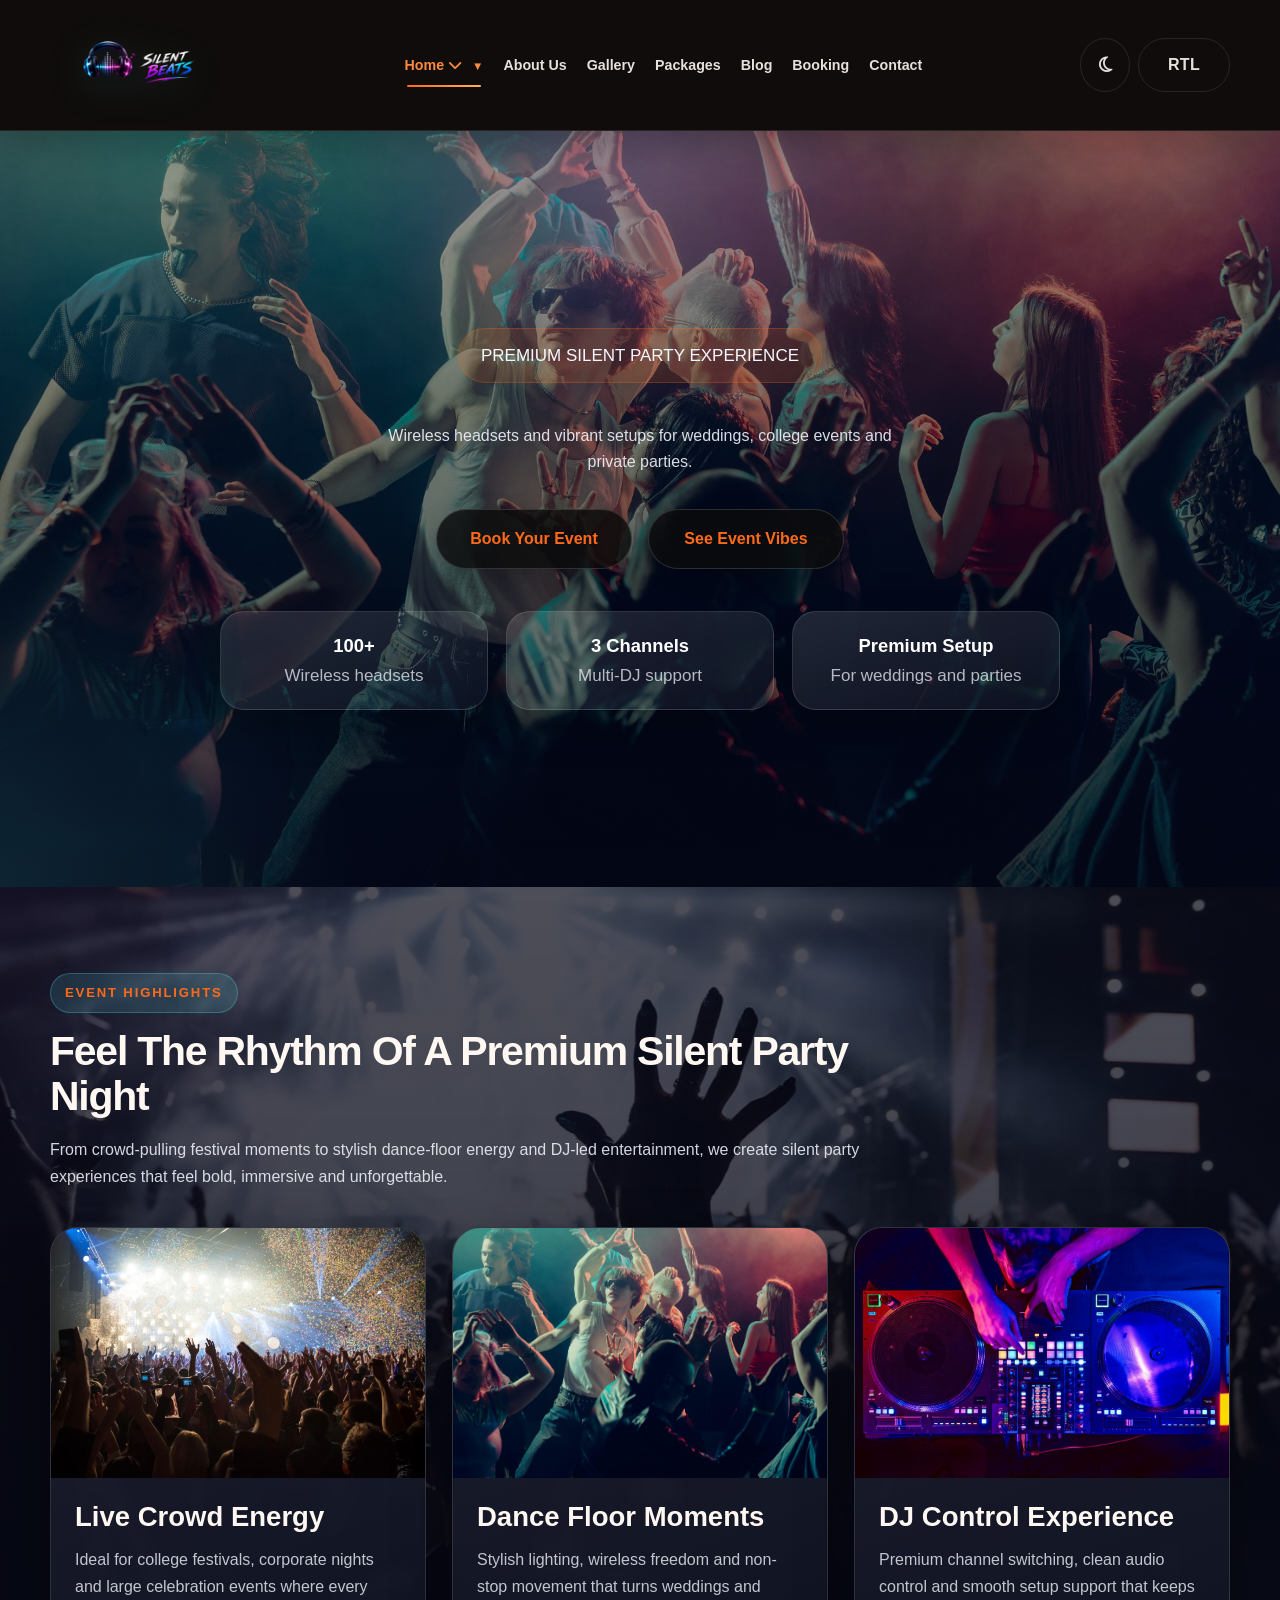
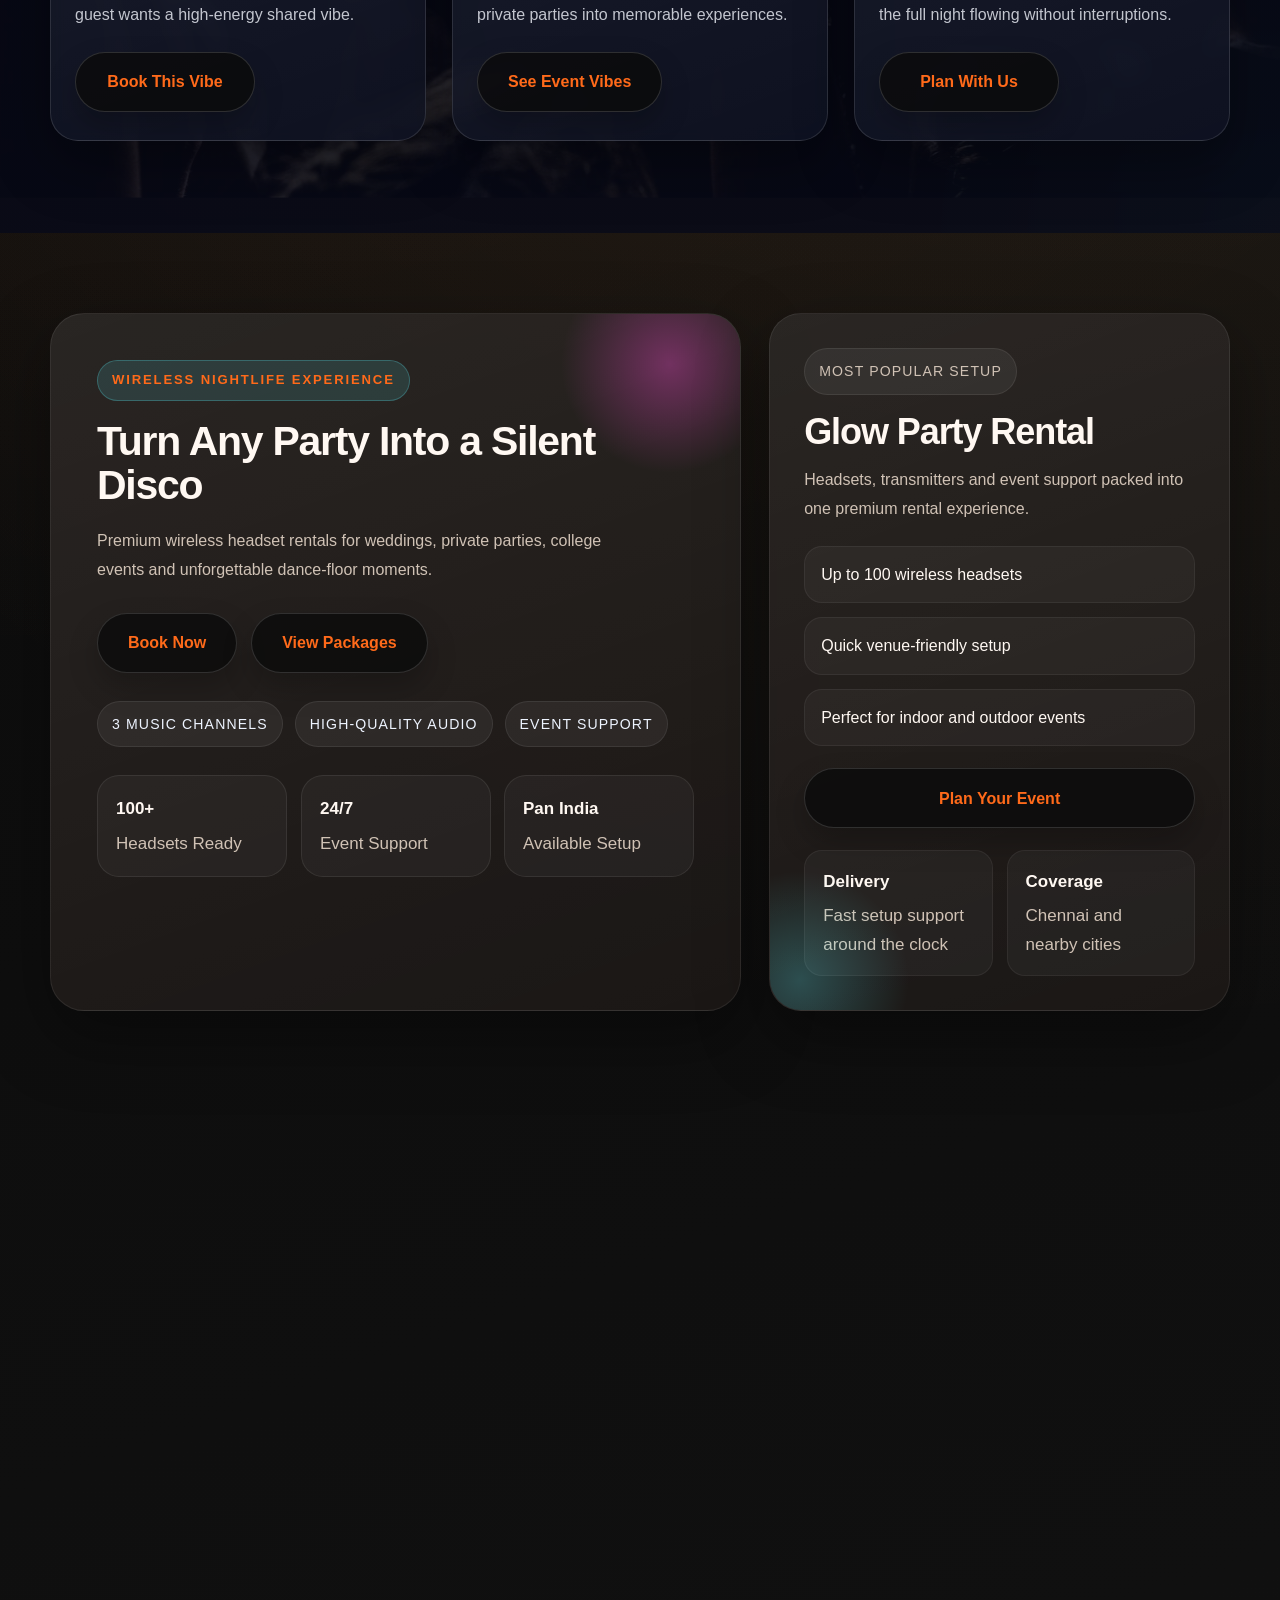
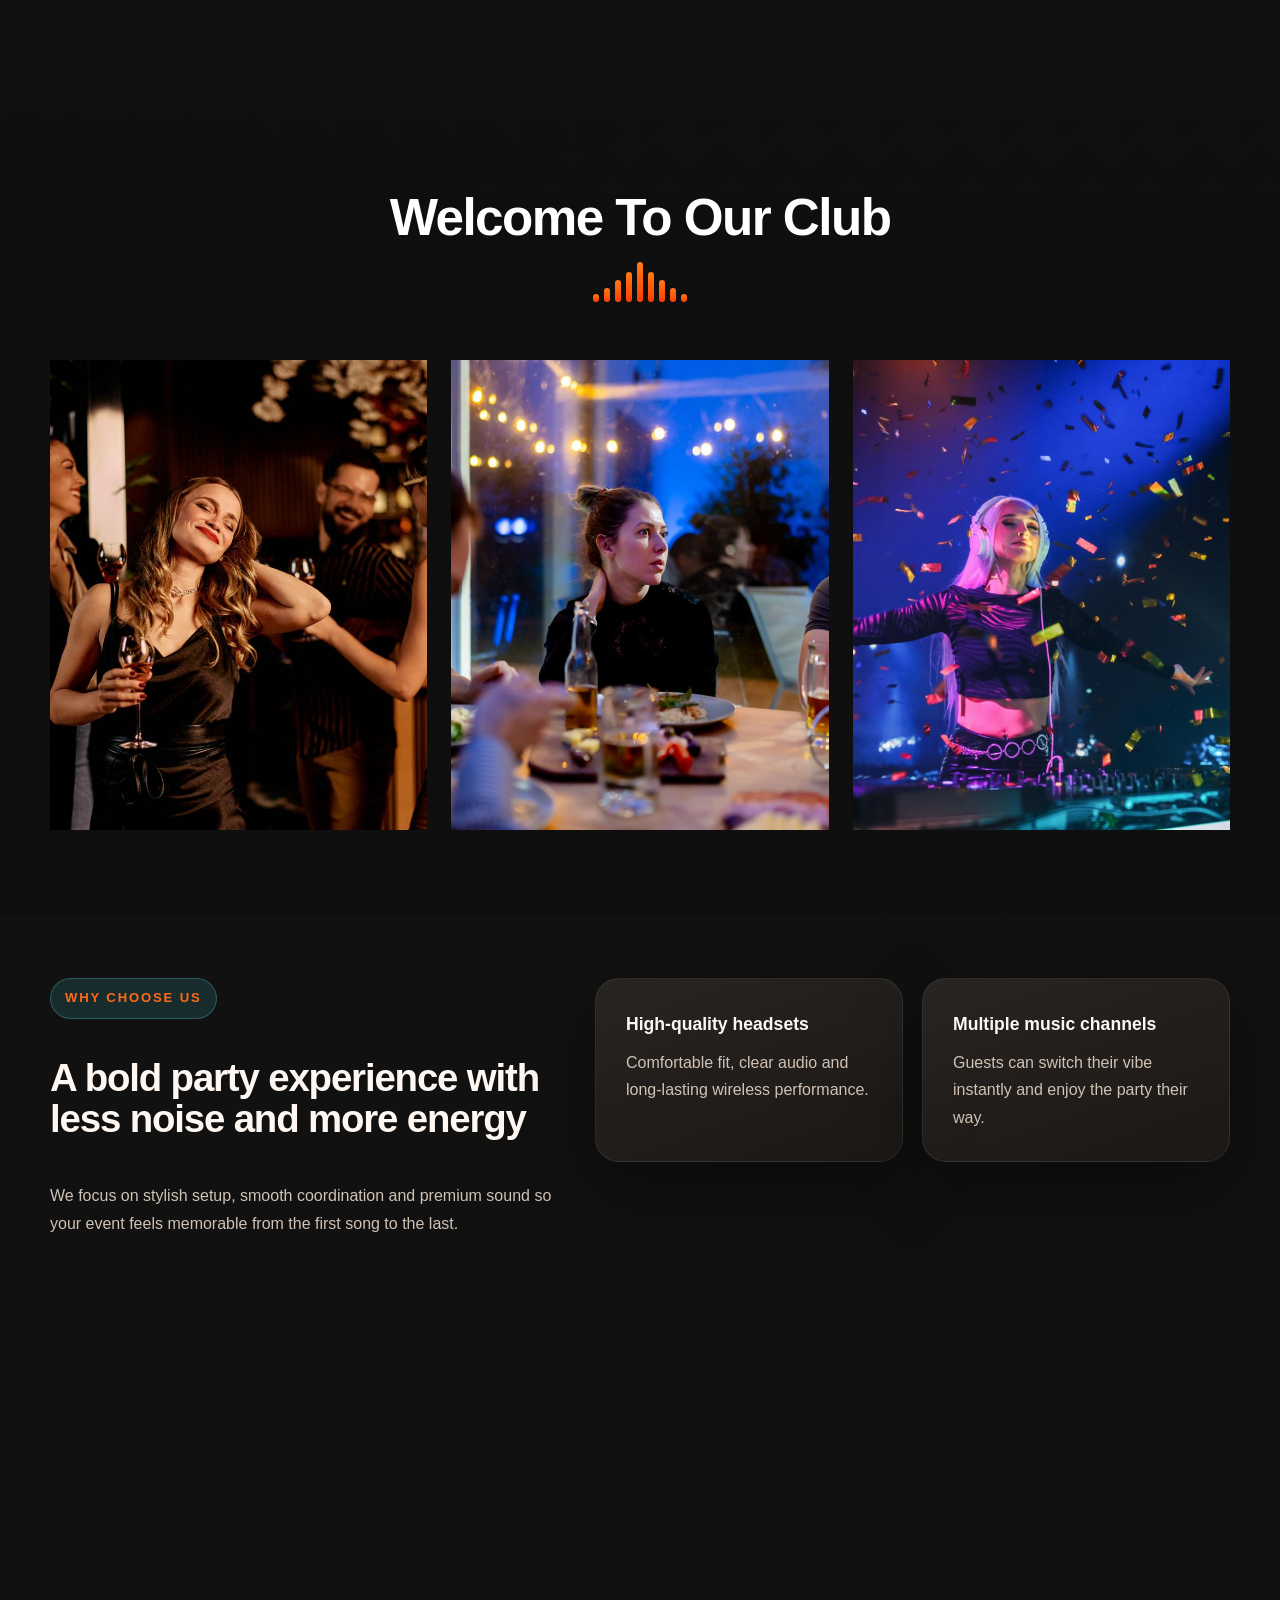
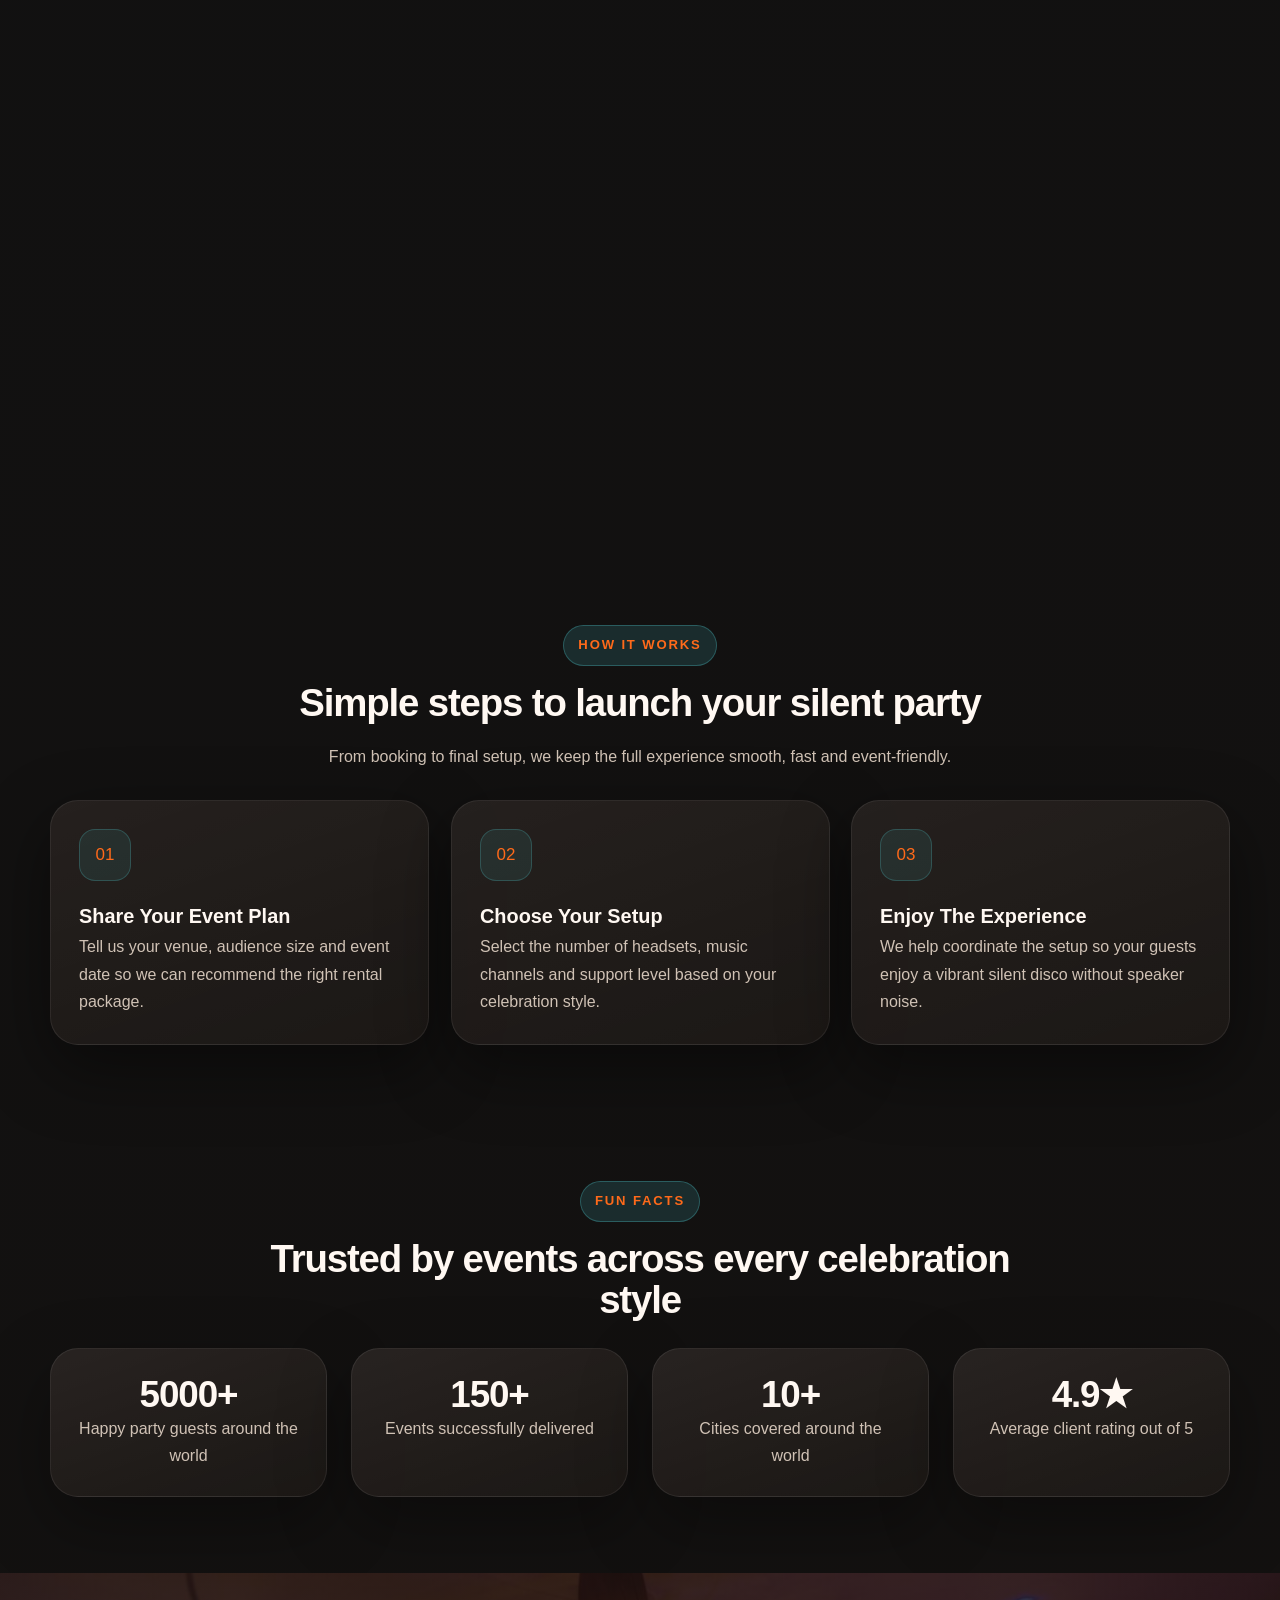
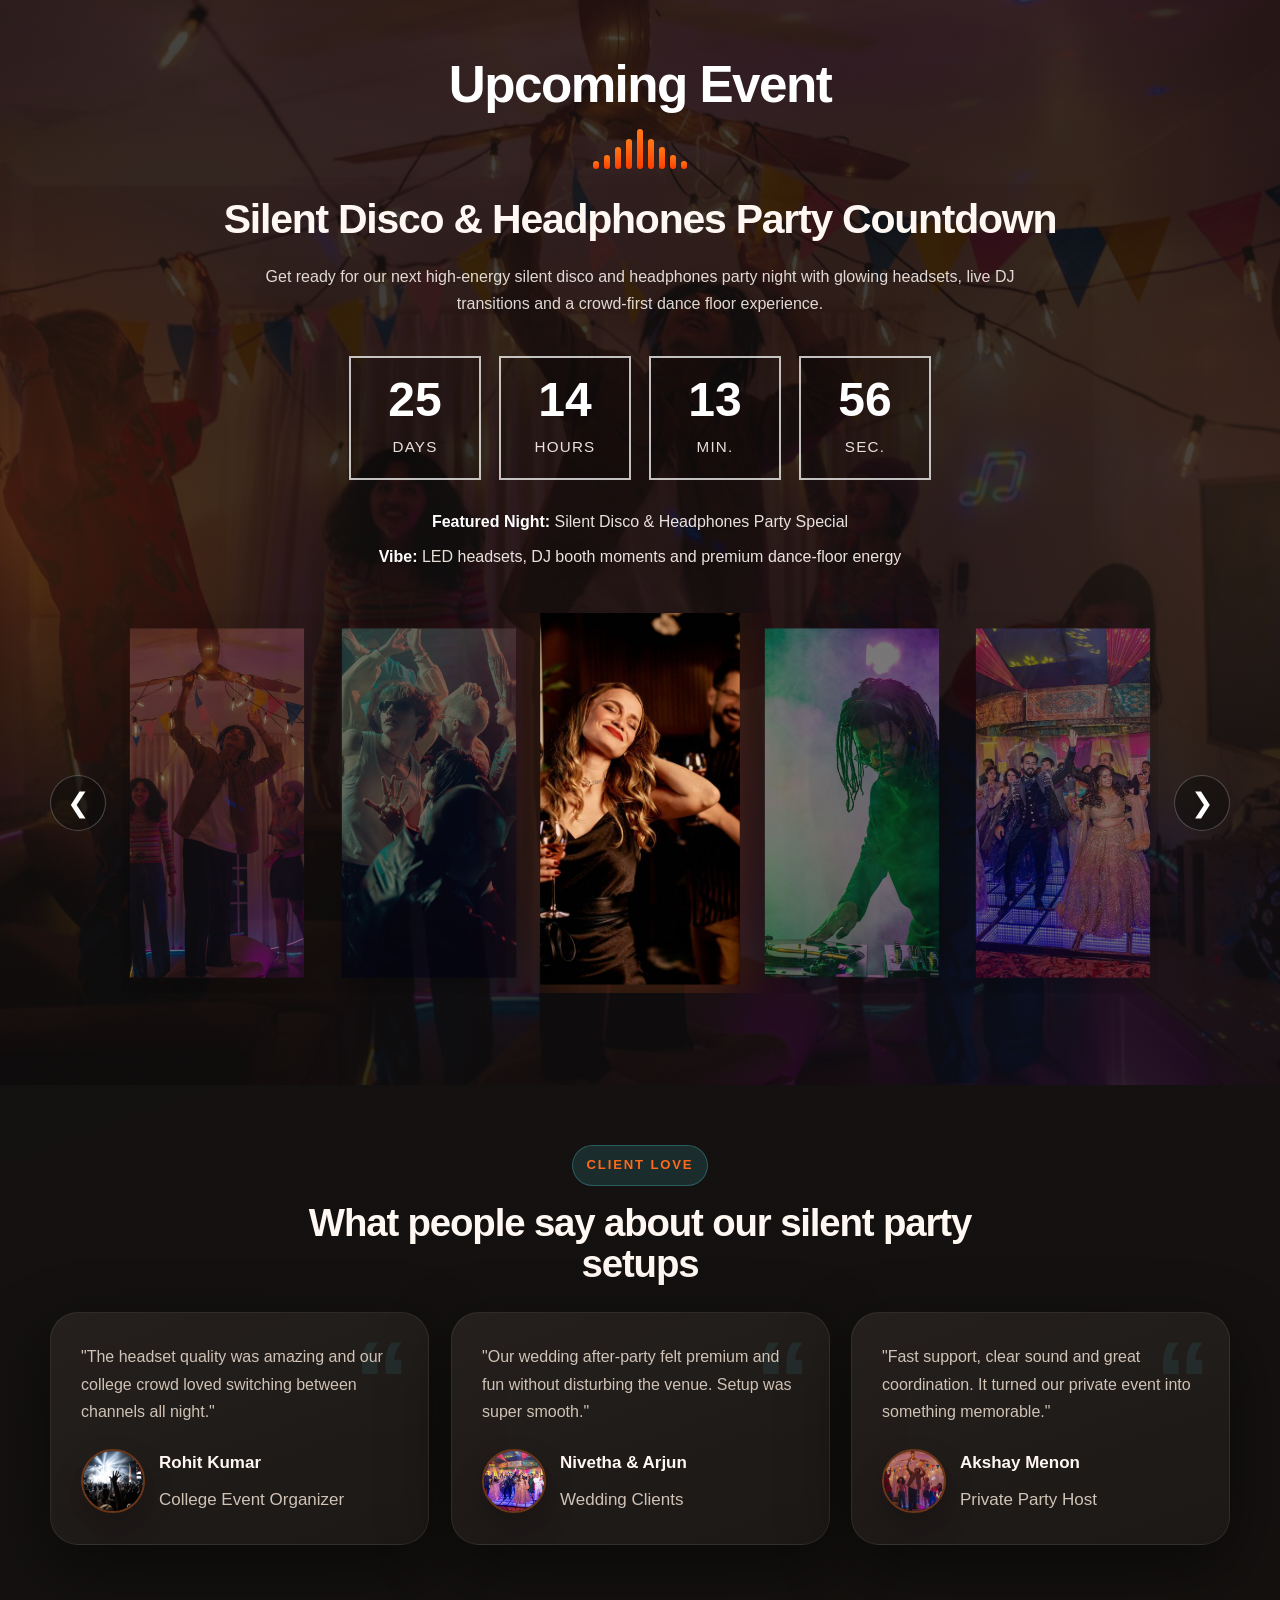
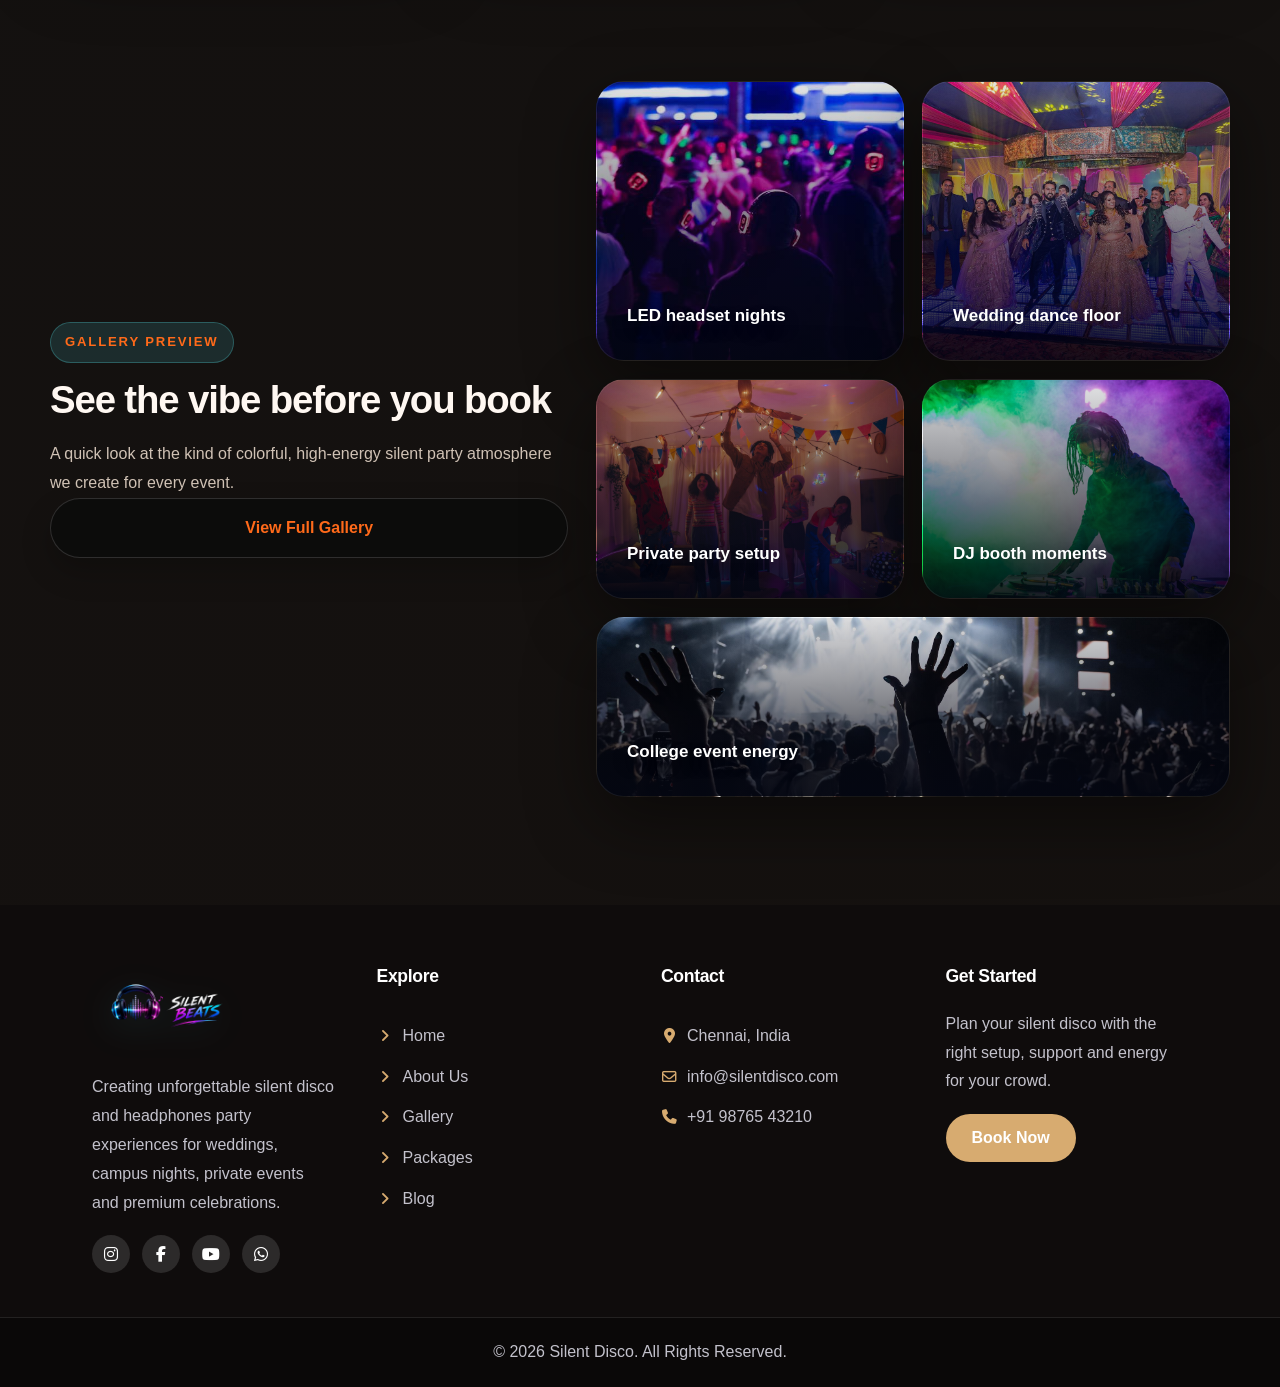
==== commit 7d827b3a: "Add files via upload" ====
--- a/index.html
+++ b/index.html
@@ -22,21 +22,23 @@
 
             <nav class="main-nav">
                 <div class="nav-item has-dropdown">
-                    <a href="index.html" class="nav-link">Home</a>
+                    <a href="index.html" class="nav-link" data-rtl-reverse>
+                        <span>Home</span>
+                        <span class="dropdown-button" aria-hidden="true"><i class="fa-solid fa-chevron-down"></i></span>
+                    </a>
                     <div class="dropdown-menu">
-                        <a href="index.html">Home 1</a>
-                        <a href="home 2.html">Home 2</a>
-                    </div>
-                </div>
-
-                <a href="about.html">About Us</a>
-
-                <a href="gallery.html">Gallery</a>
-                <a href="packages.html">Packages</a>
-                <a href="blog.html">Blog</a>
-                <a href="booking.html">Booking</a>
-                <a href="contact.html">Contact</a>
-                <a href="login.html" class="nav-btn">Login</a>
+                        <a href="index.html" data-rtl-reverse>Home 1</a>
+                        <a href="home 2.html" data-rtl-reverse>Home 2</a>
+                    </div>
+                </div>
+
+                <a href="about.html" data-rtl-reverse>About Us</a>
+
+                <a href="gallery.html" data-rtl-reverse>Gallery</a>
+                <a href="packages.html" data-rtl-reverse>Packages</a>
+                <a href="blog.html" data-rtl-reverse>Blog</a>
+                <a href="booking.html" data-rtl-reverse>Booking</a>
+                <a href="contact.html" data-rtl-reverse>Contact</a>
             </nav>
         </div>
     </header>
--- a/css/style.css
+++ b/css/style.css
@@ -10,9 +10,14 @@
     --pink: #ff8a3d;
     --gold: #ffb15c;
     --shadow: 0 24px 70px rgba(0, 0, 0, 0.45);
-    --font-base-size: 18px;
+    --font-base-size: 17px;
     --font-base-weight: 500;
-    --font-base-line: 1.7;
+    --font-base-line: 1.72;
+    --header-footer-bg: #0f0c0c;
+    --header-footer-border: rgba(255, 255, 255, 0.1);
+    --header-footer-text: rgba(255, 248, 242, 0.9);
+    --heading-h2-size: clamp(1.9rem, 3vw, 2.85rem);
+    --heading-h2-line: 1.08;
 }
 
 * {
@@ -90,7 +95,7 @@
 }
 
 .container {
-    width: min(1180px, calc(100% - 48px));
+    width: min(1180px, calc(100% - 56px));
     margin: 0 auto;
 }
 
@@ -98,9 +103,10 @@
     position: sticky;
     top: 0;
     z-index: 20;
-    backdrop-filter: blur(16px);
-    background: rgba(12, 12, 12, 0.9);
-    border-bottom: 1px solid rgba(255, 255, 255, 0.08);
+    backdrop-filter: blur(10px);
+    background: rgba(15, 12, 12, 0.96);
+    border-bottom: 1px solid var(--header-footer-border);
+    box-shadow: 0 14px 36px rgba(0, 0, 0, 0.28);
 }
 
 .site-tools {
@@ -117,15 +123,15 @@
     height: 54px;
     padding: 0 14px;
     border-radius: 999px;
-    border: 1px solid rgba(255, 255, 255, 0.14);
-    background: rgba(12, 12, 12, 0.82);
-    color: #fff8f2;
+    border: 1px solid var(--header-footer-border);
+    background: transparent;
+    color: var(--header-footer-text);
     display: inline-flex;
     align-items: center;
     justify-content: center;
     gap: 10px;
     cursor: pointer;
-    box-shadow: 0 14px 30px rgba(0, 0, 0, 0.26);
+    box-shadow: none;
     transition: transform 0.25s ease, border-color 0.25s ease, background 0.25s ease, color 0.25s ease;
     white-space: nowrap;
     touch-action: manipulation;
@@ -138,9 +144,9 @@
 
 .tool-chip[aria-pressed="true"],
 .tool-chip.is-active {
-    border-color: rgba(255, 106, 26, 0.35);
-    background: rgba(56, 30, 14, 0.96);
-    color: #ff6a1a;
+    border-color: rgba(255, 106, 26, 0.34);
+    background: rgba(255, 106, 26, 0.1);
+    color: #ff9a52;
 }
 
 .tool-chip-icon {
@@ -186,11 +192,11 @@
 }
 
 .site-logo {
-    width: clamp(150px, 13vw, 205px);
+    width: clamp(128px, 11vw, 170px);
     height: auto;
     display: block;
     object-fit: contain;
-    filter: drop-shadow(0 8px 22px rgba(255, 106, 26, 0.16));
+    filter: drop-shadow(0 8px 22px rgba(93, 246, 255, 0.16));
 }
 
 .main-nav {
@@ -200,7 +206,7 @@
     gap: 8px;
     flex-wrap: nowrap;
     justify-content: center;
-    margin-left: clamp(20px, 4vw, 56px);
+    margin-left: clamp(48px, 6vw, 112px);
     min-width: 0;
 }
 
@@ -248,21 +254,21 @@
 }
 
 .main-nav a {
-    color: #edf2ff;
-    font-size: 0.95rem;
+    color: var(--header-footer-text);
+    font-size: 1rem;
     font-weight: 600;
-    padding: 6px 10px;
+    padding: 8px 10px;
     transition: color 0.25s ease, transform 0.25s ease;
     white-space: nowrap;
 }
 
 .main-nav a:hover {
-    color: #ff6a1a;
+    color: #ff8a3d;
     transform: translateY(-2px);
 }
 
 .main-nav a.is-current-page {
-    color: #ff6a1a;
+    color: #ff8a3d;
 }
 
 .main-nav > a.is-current-page,
@@ -284,7 +290,7 @@
 
 .dropdown-menu a.is-current-page {
     background: rgba(255, 106, 26, 0.12);
-    color: var(--gold);
+    color: #ff9a52;
 }
 
 .nav-item {
@@ -316,22 +322,21 @@
     transform: translateY(8px);
     transition: opacity 0.2s ease, transform 0.2s ease, visibility 0.2s ease;
     border-radius: 18px;
-    border: 1px solid rgba(255, 255, 255, 0.08);
-    background:
-        linear-gradient(160deg, rgba(255, 255, 255, 0.06), rgba(255, 255, 255, 0.02)),
-        rgba(11, 15, 31, 0.98);
-    box-shadow: 0 18px 34px rgba(0, 0, 0, 0.38);
+    border: 1px solid var(--header-footer-border);
+    background: rgba(15, 12, 12, 0.98);
+    box-shadow: 0 22px 48px rgba(0, 0, 0, 0.34);
 }
 
 .dropdown-menu a {
     padding: 10px 12px;
     border-radius: 12px;
-    color: #edf2ff;
+    color: var(--header-footer-text);
     font-size: 0.88rem;
 }
 
 .dropdown-menu a:hover {
-    background: rgba(255, 106, 26, 0.12);
+    background: rgba(255, 255, 255, 0.06);
+    color: #ff8a3d;
     transform: none;
 }
 
@@ -348,11 +353,11 @@
     min-height: 54px;
     padding: 0 22px;
     border-radius: 999px;
-    background: rgba(12, 12, 12, 0.82);
-    border: 1px solid rgba(255, 255, 255, 0.14);
-    color: #ff6a1a !important;
+    background: transparent;
+    border: 1px solid var(--header-footer-border);
+    color: #ff8a3d !important;
     font-weight: 700;
-    box-shadow: 0 14px 30px rgba(0, 0, 0, 0.24);
+    box-shadow: none;
     display: inline-flex;
     align-items: center;
     justify-content: center;
@@ -363,8 +368,8 @@
 
 .nav-btn:hover {
     transform: translateY(-2px);
-    border-color: rgba(255, 106, 26, 0.32);
-    background: rgba(32, 18, 12, 0.96);
+    border-color: rgba(255, 106, 26, 0.34);
+    background: rgba(255, 106, 26, 0.08);
 }
 
 @media (max-width: 1320px) {
@@ -374,7 +379,7 @@
 
     .main-nav {
         gap: 4px;
-        margin-left: 16px;
+        margin-left: 28px;
     }
 
     .main-nav a {
@@ -1131,6 +1136,10 @@
 .eyebrow {
     display: inline-flex;
     padding: 8px 14px;
+    width: fit-content;
+    max-width: max-content;
+    justify-self: start;
+    align-self: start;
     border-radius: 999px;
     background: rgba(93, 246, 255, 0.12);
     border: 1px solid rgba(93, 246, 255, 0.24);
@@ -1138,6 +1147,22 @@
     font-size: 0.82rem;
     letter-spacing: 0.14em;
     font-weight: 700;
+}
+
+.section-heading:not(.left-align) .eyebrow {
+    justify-self: center;
+}
+
+.section-heading,
+.compact-heading,
+.packages-addons-copy,
+.about-signature-intro,
+.about-values-panel,
+.booking-summary-card,
+.booking-benefit-card,
+.info-card {
+    display: grid;
+    align-content: start;
 }
 
 .hero-copy h1 {
@@ -1329,12 +1354,12 @@
 }
 
 .section-block {
-    padding: 64px 0 84px;
+    padding: 60px 0 76px;
 }
 
 .section-heading {
-    max-width: 700px;
-    margin: 0 auto 34px;
+    max-width: 760px;
+    margin: 0 auto 28px;
     text-align: center;
 }
 
@@ -1345,13 +1370,13 @@
 
 .section-heading h2 {
     margin-top: 16px;
-    font-size: clamp(2.3rem, 4vw, 3.7rem);
-    line-height: 1.02;
-    letter-spacing: -0.035em;
+    font-size: var(--heading-h2-size);
+    line-height: var(--heading-h2-line);
+    letter-spacing: -0.03em;
 }
 
 .section-copy {
-    margin-top: 16px;
+    margin-top: 20px;
     color: var(--muted);
     line-height: 1.8;
     font-size: 1.02rem;
@@ -1412,10 +1437,39 @@
     align-items: start;
 }
 
+.why-copy-block {
+    display: grid;
+    gap: 22px;
+    align-content: start;
+}
+
 .why-list {
     display: grid;
     grid-template-columns: repeat(2, minmax(0, 1fr));
     gap: 18px;
+}
+
+.why-proof-grid {
+    display: grid;
+    grid-template-columns: repeat(2, minmax(0, 1fr));
+    gap: 16px;
+}
+
+.why-proof-card {
+    padding: 18px 20px;
+    border-radius: 22px;
+    border: 1px solid rgba(255, 255, 255, 0.08);
+    background: rgba(255, 255, 255, 0.03);
+}
+
+.why-proof-card strong {
+    display: block;
+    margin-bottom: 8px;
+    color: var(--text);
+}
+
+.why-proof-card p {
+    color: var(--muted);
 }
 
 .why-item {
@@ -1440,6 +1494,32 @@
     grid-template-columns: 1.1fr 0.9fr;
     gap: 24px;
     align-items: center;
+}
+
+.contact-copy-block {
+    display: grid;
+    gap: 22px;
+    align-content: start;
+}
+
+.contact-copy-points {
+    display: grid;
+    gap: 16px;
+}
+
+.contact-copy-points article {
+    padding-left: 18px;
+    border-left: 2px solid rgba(255, 106, 26, 0.34);
+}
+
+.contact-copy-points strong {
+    display: block;
+    margin-bottom: 6px;
+    color: var(--text);
+}
+
+.contact-copy-points p {
+    color: var(--muted);
 }
 
 .contact-card {
@@ -1447,20 +1527,29 @@
     border-radius: 28px;
     position: relative;
     overflow: hidden;
+    display: grid;
+    gap: 20px;
 }
 
 .contact-card p {
-    margin-bottom: 14px;
+    margin-bottom: 0;
     color: var(--muted);
     font-size: 1rem;
 }
 
+.contact-card-list {
+    display: grid;
+    gap: 18px;
+}
+
 .contact-card strong {
     color: var(--text);
 }
 
 .contact-card .btn {
-    margin-top: 12px;
+    margin-top: 4px;
+    width: fit-content;
+    min-width: 214px;
 }
 
 .contact-card::before {
@@ -1494,7 +1583,7 @@
 }
 
 .contact-meta-item strong {
-    margin-bottom: 4px;
+    margin-bottom: 10px;
     color: var(--text);
 }
 
@@ -1561,12 +1650,37 @@
     border-radius: 28px;
     position: relative;
     overflow: hidden;
+    display: flex;
+    flex-direction: column;
+    gap: 22px;
 }
 
 .testimonial-card strong,
 .testimonial-card span {
     display: block;
-    margin-top: 12px;
+    margin-top: 0;
+}
+
+.testimonial-author {
+    display: flex;
+    align-items: center;
+    gap: 14px;
+    margin-top: auto;
+}
+
+.testimonial-author > div {
+    display: grid;
+    gap: 8px;
+}
+
+.testimonial-avatar {
+    width: 64px;
+    height: 64px;
+    border-radius: 50%;
+    object-fit: cover;
+    border: 2px solid rgba(255, 106, 26, 0.34);
+    box-shadow: 0 14px 30px rgba(0, 0, 0, 0.22);
+    flex: 0 0 64px;
 }
 
 .testimonial-card::before {
@@ -2146,6 +2260,10 @@
     letter-spacing: -0.03em;
 }
 
+.zone-card h3 {
+    margin-bottom: 14px;
+}
+
 .zone-card p,
 .center-text,
 .price-card p,
@@ -2153,6 +2271,10 @@
 .impact-card p,
 .cta-alt p {
     color: var(--muted);
+}
+
+.zone-card p {
+    line-height: 1.8;
 }
 
 .timeline {
@@ -2425,6 +2547,12 @@
     color: var(--muted);
 }
 
+.auth-benefits {
+    display: grid;
+    align-content: start;
+    min-height: 100%;
+}
+
 .contact-page-grid,
 .auth-shell {
     display: grid;
@@ -2450,16 +2578,23 @@
     padding: 34px;
 }
 
+.form-card,
+.auth-form-card,
+.auth-benefits,
+.info-card {
+    min-height: 100%;
+}
+
 .compact-heading {
-    margin-bottom: 22px;
+    margin-bottom: 26px;
 }
 
 .compact-heading h2 {
-    margin-top: 16px;
+    margin-top: 18px;
 }
 
 .compact-heading .section-copy {
-    margin-top: 14px;
+    margin-top: 18px;
 }
 
 .site-form {
@@ -2522,10 +2657,12 @@
 
 .info-card {
     padding: 28px;
+    min-height: 100%;
+    gap: 0;
 }
 
 .info-card h3 {
-    margin: 18px 0 12px;
+    margin: 20px 0 16px;
     font-size: 1.6rem;
 }
 
@@ -2534,13 +2671,67 @@
 }
 
 .info-list {
-    margin-top: 18px;
-    display: grid;
-    gap: 10px;
+    margin-top: 22px;
+    display: grid;
+    gap: 14px;
 }
 
 .info-list p strong {
     color: #ffffff;
+}
+
+.info-card-points {
+    margin-top: 26px;
+    display: grid;
+    gap: 16px;
+}
+
+.info-card-points article {
+    padding-top: 16px;
+    border-top: 1px solid rgba(255, 255, 255, 0.08);
+}
+
+.info-card-points strong,
+.info-card-points span {
+    display: block;
+}
+
+.info-card-points strong {
+    margin-bottom: 8px;
+    color: #ffffff;
+}
+
+.info-card-points span {
+    color: var(--muted);
+    line-height: 1.75;
+}
+
+.contact-form-support,
+.auth-benefit-points {
+    margin-top: 28px;
+    display: grid;
+    gap: 16px;
+}
+
+.contact-form-support article,
+.auth-benefit-points article {
+    padding: 18px 20px;
+    border-radius: 22px;
+    border: 1px solid rgba(255, 255, 255, 0.08);
+    background: rgba(255, 255, 255, 0.03);
+}
+
+.contact-form-support strong,
+.auth-benefit-points strong {
+    display: block;
+    margin-bottom: 8px;
+    color: #ffffff;
+}
+
+.contact-form-support p,
+.auth-benefit-points p {
+    color: var(--muted);
+    line-height: 1.75;
 }
 
 .checkbox-row {
@@ -2734,7 +2925,7 @@
 
 [dir="rtl"] .main-nav {
     margin-left: 0;
-    margin-right: clamp(20px, 4vw, 56px);
+    margin-right: clamp(48px, 6vw, 112px);
 }
 
 [dir="rtl"] .site-tools {
@@ -2757,22 +2948,26 @@
 }
 
 .site-footer {
-    margin: 30px auto 24px;
-    padding: 42px 0 0;
-    border-radius: 34px;
-    width: min(1180px, calc(100% - 48px));
+    margin: 32px auto 0;
+    padding: 0;
+    border-radius: 0;
+    width: 100%;
+    background: var(--header-footer-bg);
+    border: 0;
+    box-shadow: none;
 }
 
 .footer-grid {
     display: grid;
     grid-template-columns: repeat(4, minmax(0, 1fr));
-    gap: 28px;
+    gap: 42px;
+    padding: 56px 42px 44px;
 }
 
 .footer-logo-link {
     display: inline-flex;
     align-items: center;
-    margin-bottom: 14px;
+    margin-bottom: 18px;
 }
 
 .footer-socials {
@@ -2783,43 +2978,43 @@
 }
 
 .footer-socials a {
-    width: 44px;
-    height: 44px;
+    width: 38px;
+    height: 38px;
     display: inline-flex;
     align-items: center;
     justify-content: center;
     border-radius: 50%;
-    border: 1px solid rgba(255, 255, 255, 0.1);
-    background: rgba(255, 255, 255, 0.05);
+    border: 0;
+    background: rgba(255, 255, 255, 0.12);
     color: #ffffff !important;
     transition: transform 0.25s ease, background 0.25s ease, border-color 0.25s ease;
 }
 
 .footer-socials a:hover {
     transform: translateY(-3px);
-    background: rgba(93, 246, 255, 0.12);
-    border-color: rgba(93, 246, 255, 0.28);
-    color: #ff6a1a !important;
+    background: #d7ab70;
+    color: #ffffff !important;
 }
 
 .footer-logo {
-    width: clamp(170px, 14vw, 220px);
+    width: clamp(128px, 11vw, 170px);
     height: auto;
     display: block;
     object-fit: contain;
     filter: drop-shadow(0 8px 18px rgba(93, 246, 255, 0.12));
 }
 
-.site-footer h2,
 .site-footer h3 {
-    margin-bottom: 14px;
+    margin-bottom: 18px;
     color: #ffffff;
+    font-size: 1.1rem;
+    letter-spacing: -0.02em;
 }
 
 .site-footer p,
 .site-footer a {
-    color: var(--muted);
-    line-height: 1.9;
+    color: rgba(236, 234, 246, 0.82);
+    line-height: 1.75;
 }
 
 .footer-grid > div {
@@ -2829,20 +3024,77 @@
     min-width: 0;
 }
 
+.footer-grid > div:first-child {
+    justify-content: flex-start;
+}
+
 .footer-grid > div:first-child p {
     max-width: 32ch;
 }
 
 .site-footer a:hover {
-    color: #ff6a1a;
+    color: #d7ab70;
+}
+
+.footer-links,
+.footer-contact {
+    gap: 12px;
+}
+
+.footer-links a,
+.footer-contact p {
+    display: flex;
+    align-items: center;
+    gap: 10px;
+}
+
+.footer-links a i,
+.footer-contact i {
+    color: #d7ab70;
+    font-size: 0.92rem;
+    width: 16px;
+    text-align: center;
+    flex: 0 0 16px;
+}
+
+.footer-contact p {
+    margin: 0;
+}
+
+.footer-cta {
+    align-items: flex-start;
+    justify-content: flex-start;
+}
+
+.footer-cta p {
+    max-width: 18rem;
+}
+
+.footer-cta-btn {
+    margin-top: 18px;
+    min-height: 48px;
+    padding: 0 26px;
+    border-radius: 999px;
+    background: #d7ab70;
+    color: #ffffff !important;
+    display: inline-flex;
+    align-items: center;
+    justify-content: center;
+    font-weight: 700;
+}
+
+.footer-cta-btn:hover {
+    background: #c99c62;
+    color: #ffffff !important;
 }
 
 .footer-bottom {
-    margin-top: 26px;
-    padding: 22px 0;
+    margin-top: 0;
+    padding: 20px 42px;
     text-align: center;
-    border-top: 1px solid rgba(255, 255, 255, 0.08);
-    color: var(--muted);
+    border-top: 1px solid var(--header-footer-border);
+    background: #0a0808;
+    color: rgba(236, 234, 246, 0.72);
 }
 
 @media (max-width: 1024px) {
@@ -2871,6 +3123,7 @@
 
     .features,
     .why-list,
+    .why-proof-grid,
     .process-grid,
     .testimonials-grid {
         grid-template-columns: 1fr 1fr;
@@ -3258,11 +3511,13 @@
 .booking-summary-card,
 .booking-benefit-card {
     padding: 34px;
+    min-height: 100%;
 }
 
 .booking-sidebar {
     display: grid;
     gap: 22px;
+    align-items: stretch;
 }
 
 .booking-quick-picks {
@@ -3281,6 +3536,10 @@
     text-align: left;
     cursor: pointer;
     transition: transform 0.25s ease, border-color 0.25s ease, background 0.25s ease;
+    min-height: 124px;
+    display: flex;
+    flex-direction: column;
+    justify-content: space-between;
 }
 
 .booking-pick:hover,
@@ -3305,6 +3564,10 @@
     color: #ffffff;
 }
 
+.booking-pick strong {
+    margin-bottom: 12px;
+}
+
 .booking-pick span,
 .booking-benefit-card span,
 .booking-summary-row span,
@@ -3327,16 +3590,82 @@
 
 .booking-benefits {
     display: grid;
+    gap: 18px;
+}
+
+.booking-benefits > div {
+    padding: 18px 0;
+    border-bottom: 1px solid rgba(255, 255, 255, 0.08);
+}
+
+.booking-benefits > div:last-child {
+    padding-bottom: 0;
+    border-bottom: 0;
+}
+
+.booking-benefits strong {
+    margin-bottom: 10px;
+}
+
+.booking-status {
+    margin-top: 18px;
+    color: var(--gold);
+    text-align: center;
+    max-width: 48ch;
+    margin-left: auto;
+    margin-right: auto;
+}
+
+.booking-submit-helper {
+    display: grid;
+    grid-template-columns: repeat(3, minmax(0, 1fr));
+    gap: 14px;
+    margin-top: 6px;
+}
+
+.booking-submit-helper span {
+    padding: 14px 16px;
+    border-radius: 18px;
+    text-align: center;
+    border: 1px solid rgba(255, 255, 255, 0.08);
+    background: rgba(255, 255, 255, 0.03);
+    color: var(--muted);
+    line-height: 1.65;
+}
+
+.booking-afterglow {
+    margin-top: 28px;
+    display: grid;
+    grid-template-columns: repeat(3, minmax(0, 1fr));
     gap: 16px;
 }
 
-.booking-status {
-    margin-top: 16px;
-    color: var(--gold);
+.booking-afterglow article {
+    padding: 18px 18px 20px;
+    border-radius: 20px;
+    border: 1px solid rgba(255, 255, 255, 0.08);
+    background: rgba(255, 255, 255, 0.03);
+    text-align: left;
+}
+
+.booking-afterglow strong {
+    display: block;
+    margin-bottom: 10px;
+    color: #ffffff;
+}
+
+.booking-afterglow p {
+    color: var(--muted);
+    line-height: 1.75;
 }
 
 @media (max-width: 1024px) {
     .booking-shell {
+        grid-template-columns: 1fr;
+    }
+
+    .booking-submit-helper,
+    .booking-afterglow {
         grid-template-columns: 1fr;
     }
 }
@@ -4074,6 +4403,25 @@
     color: #ffffff;
 }
 
+.packages-plan-card {
+    display: flex;
+    flex-direction: column;
+    min-height: 100%;
+}
+
+.packages-plan-card .plan-tier {
+    align-self: flex-start;
+}
+
+.packages-plan-card h3 {
+    margin-top: 22px;
+    margin-bottom: 18px;
+}
+
+.packages-plan-card p {
+    margin-bottom: 18px;
+}
+
 .about-story-hero,
 .gallery-hero,
 .packages-hero,
@@ -4190,6 +4538,12 @@
     padding: 32px;
 }
 
+.blog-insight-list article {
+    display: grid;
+    align-content: start;
+    gap: 14px;
+}
+
 .blog-editorial-feature {
     min-height: 100%;
     background:
@@ -4248,7 +4602,58 @@
 .blog-insight-copy {
     display: flex;
     flex-direction: column;
+    justify-content: flex-start;
+}
+
+.blog-insight-spotlight {
+    margin-top: 26px;
+    padding: 24px;
+    border-radius: 24px;
+    border: 1px solid rgba(255, 255, 255, 0.08);
+    background: linear-gradient(155deg, rgba(215, 171, 112, 0.16), rgba(255, 255, 255, 0.04));
+    display: grid;
+    gap: 18px;
+}
+
+.blog-insight-spotlight h3 {
+    margin: 0;
+    color: #ffffff;
+    font-size: 1.2rem;
+}
+
+.blog-insight-points {
+    display: grid;
+    gap: 12px;
+}
+
+.blog-insight-points span {
+    display: inline-flex;
+    align-items: center;
     justify-content: center;
+    width: 30px;
+    height: 30px;
+    border-radius: 50%;
+    background: rgba(215, 171, 112, 0.2);
+    color: #d7ab70;
+    font-weight: 700;
+    flex: 0 0 30px;
+}
+
+.blog-insight-points article {
+    display: grid;
+    grid-template-columns: auto 1fr;
+    gap: 12px;
+    align-items: start;
+}
+
+.blog-insight-points strong {
+    display: block;
+    margin-bottom: 4px;
+    color: #ffffff;
+}
+
+.blog-insight-points p {
+    margin: 0;
 }
 
 .blog-journal-shell {
@@ -4507,13 +4912,23 @@
 [dir="rtl"] .blog-latest-list article,
 [dir="rtl"] .blog-journal-item,
 [dir="rtl"] .booking-shell,
+[dir="rtl"] .contact-page-grid,
 [dir="rtl"] .contact-grid,
 [dir="rtl"] .hero-layout,
 [dir="rtl"] .about-story-shell,
 [dir="rtl"] .blog-editorial-shell,
 [dir="rtl"] .blog-insight-grid,
-[dir="rtl"] .blog-showcase-shell {
+[dir="rtl"] .blog-showcase-shell,
+[dir="rtl"] .packages-fit-grid,
+[dir="rtl"] .packages-addons-shell,
+[dir="rtl"] .why-grid,
+[dir="rtl"] .contact-shell {
     direction: rtl;
+}
+
+[dir="ltr"] body {
+    direction: ltr;
+    text-align: left;
 }
 
 [dir="rtl"] .blog-search-box {
@@ -4532,6 +4947,42 @@
 .about-signature-grid {
     display: grid;
     gap: 24px;
+}
+
+.about-signature-intro {
+    max-width: 1100px;
+    gap: 0;
+}
+
+.about-signature-intro h2,
+.about-values-panel h2,
+.about-clients-head h2 {
+    margin-bottom: 22px;
+}
+
+.about-signature-intro p + p {
+    margin-top: 24px;
+}
+
+.about-signature-intro > p:first-of-type {
+    margin-top: 12px;
+}
+
+.about-signature-cards {
+    margin-top: 12px;
+}
+
+.about-signature-note,
+.about-values-intro {
+    color: var(--muted);
+}
+
+.blog-insight-list strong {
+    margin-bottom: 0;
+}
+
+.blog-insight-list p {
+    margin-top: 0;
 }
 
 .about-signature-cards,
@@ -4554,6 +5005,13 @@
     margin-bottom: 16px;
 }
 
+.about-signature-card h3,
+.about-method-step h3,
+.about-values-list strong,
+.about-client-logo-card span {
+    margin-bottom: 12px;
+}
+
 .about-method-flow {
     display: grid;
     grid-template-columns: repeat(3, minmax(0, 1fr));
@@ -4572,8 +5030,18 @@
 }
 
 .about-values-list div {
-    padding: 18px 0;
+    padding: 20px 0;
     border-bottom: 1px solid rgba(255, 255, 255, 0.08);
+}
+
+.about-values-panel {
+    display: grid;
+    gap: 14px;
+    align-content: start;
+}
+
+.about-values-list p {
+    margin-top: 10px;
 }
 
 .about-values-list div:last-child {
@@ -4737,6 +5205,23 @@
     text-align: center;
     padding: 36px;
 }
+
+.packages-note-shell {
+    gap: 0;
+}
+
+.packages-note-shell .eyebrow {
+    justify-self: center;
+    margin-bottom: 18px;
+}
+
+.packages-note-shell h2 {
+    margin-bottom: 20px;
+}
+
+.packages-note-shell p {
+    margin-bottom: 28px;
+}
 .inner-page-hero {
     position: relative;
     min-height: 350px; /* IMPORTANT */
@@ -4813,11 +5298,18 @@
 }
 
 .packages-plan-card ul {
-    margin: 22px 0;
+    margin: 0 0 26px;
     padding-left: 18px;
     color: var(--muted);
     display: grid;
     gap: 10px;
+    flex-grow: 1;
+}
+
+.packages-plan-card .btn {
+    margin-top: auto;
+    width: fit-content;
+    min-width: 150px;
 }
 
 .featured-plan-card {
@@ -4835,6 +5327,32 @@
 
 .packages-fit-grid {
     grid-template-columns: repeat(2, minmax(0, 1fr));
+}
+
+.packages-addons-copy {
+    gap: 0;
+}
+
+.packages-addons-copy .eyebrow {
+    margin-bottom: 20px;
+}
+
+.packages-addons-copy h2 {
+    margin-bottom: 6px;
+}
+
+.packages-fit-panel {
+    display: grid;
+    align-content: start;
+    gap: 0;
+}
+
+.packages-fit-panel .eyebrow {
+    margin-bottom: 18px;
+}
+
+.packages-fit-panel h2 {
+    margin-bottom: 18px;
 }
 .inner-page-hero {
     position: relative;
@@ -5073,6 +5591,15 @@
     .gallery-strip-grid,
     .gallery-archive-grid {
         grid-template-columns: 1fr;
+    }
+
+    .why-proof-grid,
+    .contact-meta {
+        grid-template-columns: 1fr;
+    }
+
+    .testimonial-author {
+        align-items: flex-start;
     }
 
     .gallery-mosaic-card,
@@ -5134,8 +5661,8 @@
 }
 
 body.mode-enabled .site-header {
-    background: rgba(255, 252, 247, 0.9);
-    border-bottom-color: rgba(24, 39, 56, 0.08);
+    background: rgba(15, 12, 12, 0.96);
+    border-bottom-color: var(--header-footer-border);
 }
 
 body.mode-enabled .logo-link {
@@ -5170,6 +5697,11 @@
 body.mode-enabled .blog-editorial-meta,
 body.mode-enabled .inner-page-copy {
     color: #536476;
+}
+
+body.mode-enabled .main-nav a,
+body.mode-enabled .main-nav .nav-link {
+    color: rgba(236, 234, 246, 0.9);
 }
 
 body.mode-enabled h1,
@@ -5276,18 +5808,25 @@
 }
 
 body.mode-enabled .dropdown-menu {
-    background:
-        linear-gradient(160deg, rgba(255, 255, 255, 0.98), rgba(246, 239, 230, 0.94)),
-        #ffffff;
-    border-color: rgba(24, 39, 56, 0.08);
+    background: rgba(15, 12, 12, 0.98);
+    border-color: var(--header-footer-border);
+}
+
+body.mode-enabled .dropdown-menu a {
+    color: rgba(236, 234, 246, 0.86);
+}
+
+body.mode-enabled .dropdown-menu a:hover {
+    background: rgba(255, 255, 255, 0.06);
+    color: #ff8a3d;
 }
 
 body.mode-enabled .tool-chip,
 body.mode-enabled .nav-btn,
 body.mode-enabled .btn {
-    border-color: rgba(217, 71, 19, 0.16);
-    background: #ffffff;
-    color: #182736;
+    border-color: rgba(201, 156, 98, 0.28);
+    background: #f6e6c8;
+    color: #5a4533;
 }
 
 body.mode-enabled .btn-secondary {
@@ -5306,10 +5845,115 @@
     color: #182736;
 }
 
+body.mode-enabled .site-footer {
+    background: var(--header-footer-bg);
+}
+
+body.mode-enabled .site-footer p,
+body.mode-enabled .site-footer a,
+body.mode-enabled .footer-bottom p {
+    color: rgba(236, 234, 246, 0.82);
+}
+
+body.mode-enabled .footer-socials a {
+    background: rgba(255, 255, 255, 0.12);
+    color: #ffffff !important;
+}
+
+body.mode-enabled .footer-links a i,
+body.mode-enabled .footer-contact i {
+    color: #d7ab70;
+}
+
+body.mode-enabled .footer-cta-btn,
+body.mode-enabled .nav-btn {
+    background: transparent !important;
+    color: #ff8a3d !important;
+    border-color: var(--header-footer-border) !important;
+}
+
 body.mode-enabled .tool-chip.is-active,
 body.mode-enabled .tool-chip[aria-pressed="true"],
 body.mode-enabled .main-nav a.is-current-page {
-    color: #d94713;
+    color: #ff8a3d;
+}
+
+body.mode-enabled .blog-insight-spotlight {
+    border-color: rgba(24, 39, 56, 0.08);
+    background: linear-gradient(155deg, rgba(215, 171, 112, 0.14), rgba(255, 255, 255, 0.94));
+    box-shadow: 0 18px 46px rgba(23, 37, 52, 0.12);
+}
+
+body.mode-enabled .blog-insight-spotlight h3,
+body.mode-enabled .blog-insight-points strong {
+    color: #182736;
+}
+
+body.mode-enabled .blog-insight-points span {
+    background: rgba(215, 171, 112, 0.18);
+}
+
+body :where(p, li, a, button, input, textarea, select) {
+    font-size: 1rem;
+    line-height: 1.72;
+}
+
+body :where(h2) {
+    font-size: var(--heading-h2-size);
+    line-height: var(--heading-h2-line);
+    letter-spacing: -0.03em;
+}
+
+.hero-copy h2,
+.rhythm-heading h2,
+.event-spotlight-copy h2,
+.home-two-showcase-copy h2,
+.about-club-copy h2,
+.about-offers-head h2,
+.about-dj-head h2,
+.about-clients-head h2,
+.about-testimonial-slide h2,
+.blog-editorial-feature h2,
+.blog-insight-copy h2,
+.blog-feature-main h2,
+.packages-fit-panel h2,
+.compact-heading h2,
+.cta-alt h2,
+.special-projects-heading h2 {
+    font-size: clamp(1.95rem, 3.2vw, 3rem) !important;
+    line-height: 1.08 !important;
+    letter-spacing: -0.03em !important;
+}
+
+.section-copy,
+.hero-copy p,
+.about-club-copy p,
+.about-offers-head p,
+.about-dj-head p,
+.about-clients-head p,
+.blog-editorial-feature p,
+.blog-insight-copy p,
+.blog-journal-item p,
+.card p,
+.site-footer p,
+.site-footer a {
+    font-size: 1rem !important;
+    line-height: 1.8 !important;
+}
+
+.card,
+.why-item,
+.blog-widget,
+.blog-journal-item,
+.blog-insight-copy,
+.blog-insight-list article,
+.packages-plan-card,
+.packages-addons-grid article,
+.about-values-panel,
+.about-method-step,
+.testimonial-card,
+.preview-card {
+    padding: 30px;
 }
 
 body.mode-enabled .password-toggle {
@@ -6031,7 +6675,7 @@
 .booking-page-body .simple-hero-shell p,
 .contact-page-body .simple-hero-shell p {
     color: #ffffff;
-    max-width: 34ch;
+    max-width: 44ch;
     margin-left: auto;
     margin-right: auto;
 }
@@ -6077,6 +6721,20 @@
     background: #fff3ea !important;
     color: #ff6a1a !important;
     border-color: rgba(255, 106, 26, 0.4) !important;
+}
+
+body.mode-enabled .tool-chip,
+body.mode-enabled .nav-btn {
+    background: transparent !important;
+    color: #ff8a3d !important;
+    border-color: var(--header-footer-border) !important;
+}
+
+body.mode-enabled .tool-chip.is-active,
+body.mode-enabled .tool-chip[aria-pressed="true"] {
+    background: rgba(255, 106, 26, 0.1) !important;
+    color: #ff9a52 !important;
+    border-color: rgba(255, 106, 26, 0.34) !important;
 }
 
 body.mode-enabled .home-two-slider-content h1,
@@ -6350,4 +7008,126 @@
         flex-basis: 46px;
         border-radius: 14px;
     }
-}
+}
+
+@keyframes pageLiftIn {
+    from {
+        opacity: 0;
+        transform: translateY(20px);
+    }
+    to {
+        opacity: 1;
+        transform: translateY(0);
+    }
+}
+
+@keyframes softFloat {
+    0%, 100% {
+        transform: translate3d(0, 0, 0);
+    }
+    50% {
+        transform: translate3d(0, -8px, 0);
+    }
+}
+
+@keyframes glowPulse {
+    0%, 100% {
+        box-shadow: 0 0 0 rgba(255, 106, 26, 0);
+    }
+    50% {
+        box-shadow: 0 0 28px rgba(255, 106, 26, 0.14);
+    }
+}
+
+body.motion-ready main > section,
+body.motion-ready .site-footer {
+    opacity: 0;
+    transform: translateY(20px);
+}
+
+body.motion-ready.is-loaded main > section,
+body.motion-ready.is-loaded .site-footer {
+    opacity: 1;
+    transform: translateY(0);
+    transition: opacity 0.55s ease, transform 0.55s ease;
+}
+
+body.motion-ready [data-reveal] {
+    opacity: 0;
+    transform: translateY(26px) scale(0.985);
+    transition:
+        opacity 0.65s ease,
+        transform 0.65s cubic-bezier(0.22, 1, 0.36, 1),
+        box-shadow 0.3s ease,
+        border-color 0.3s ease,
+        background 0.3s ease;
+    transition-delay: var(--reveal-delay, 0ms);
+    will-change: opacity, transform;
+}
+
+body.motion-ready [data-reveal].is-visible {
+    opacity: 1;
+    transform: translateY(0) scale(1);
+}
+
+body.motion-ready .image-hero-content,
+body.motion-ready .about-banner-content,
+body.motion-ready .packages-banner-content,
+body.motion-ready .blog-banner-content,
+body.motion-ready .gallery-banner-content,
+body.motion-ready .simple-hero-shell,
+body.motion-ready .home-two-slider-content,
+body.motion-ready .event-spotlight-copy {
+    animation: pageLiftIn 0.9s cubic-bezier(0.22, 1, 0.36, 1) both;
+}
+
+body.motion-ready .hero-proof-item,
+body.motion-ready .event-countdown-box,
+body.motion-ready .tool-chip.is-active,
+body.motion-ready .eyebrow {
+    animation: glowPulse 3.8s ease-in-out infinite;
+}
+
+body.motion-ready .hero-stat,
+body.motion-ready .about-client-logo-card,
+body.motion-ready .booking-summary-row {
+    animation: softFloat 6s ease-in-out infinite;
+}
+
+body.motion-ready .hero-stat:nth-child(2),
+body.motion-ready .about-client-logo-card:nth-child(2),
+body.motion-ready .booking-summary-row:nth-child(2) {
+    animation-delay: 0.35s;
+}
+
+body.motion-ready .hero-stat:nth-child(3),
+body.motion-ready .about-client-logo-card:nth-child(3),
+body.motion-ready .booking-summary-row:nth-child(3) {
+    animation-delay: 0.7s;
+}
+
+body.mode-enabled.motion-ready [data-reveal] {
+    transition:
+        opacity 0.65s ease,
+        transform 0.65s cubic-bezier(0.22, 1, 0.36, 1),
+        box-shadow 0.3s ease,
+        border-color 0.3s ease,
+        background 0.3s ease;
+}
+
+@media (prefers-reduced-motion: reduce) {
+    *,
+    *::before,
+    *::after {
+        animation: none !important;
+        transition-duration: 0.01ms !important;
+        scroll-behavior: auto !important;
+    }
+
+    body.motion-ready main > section,
+    body.motion-ready .site-footer,
+    body.motion-ready [data-reveal] {
+        opacity: 1 !important;
+        transform: none !important;
+    }
+}
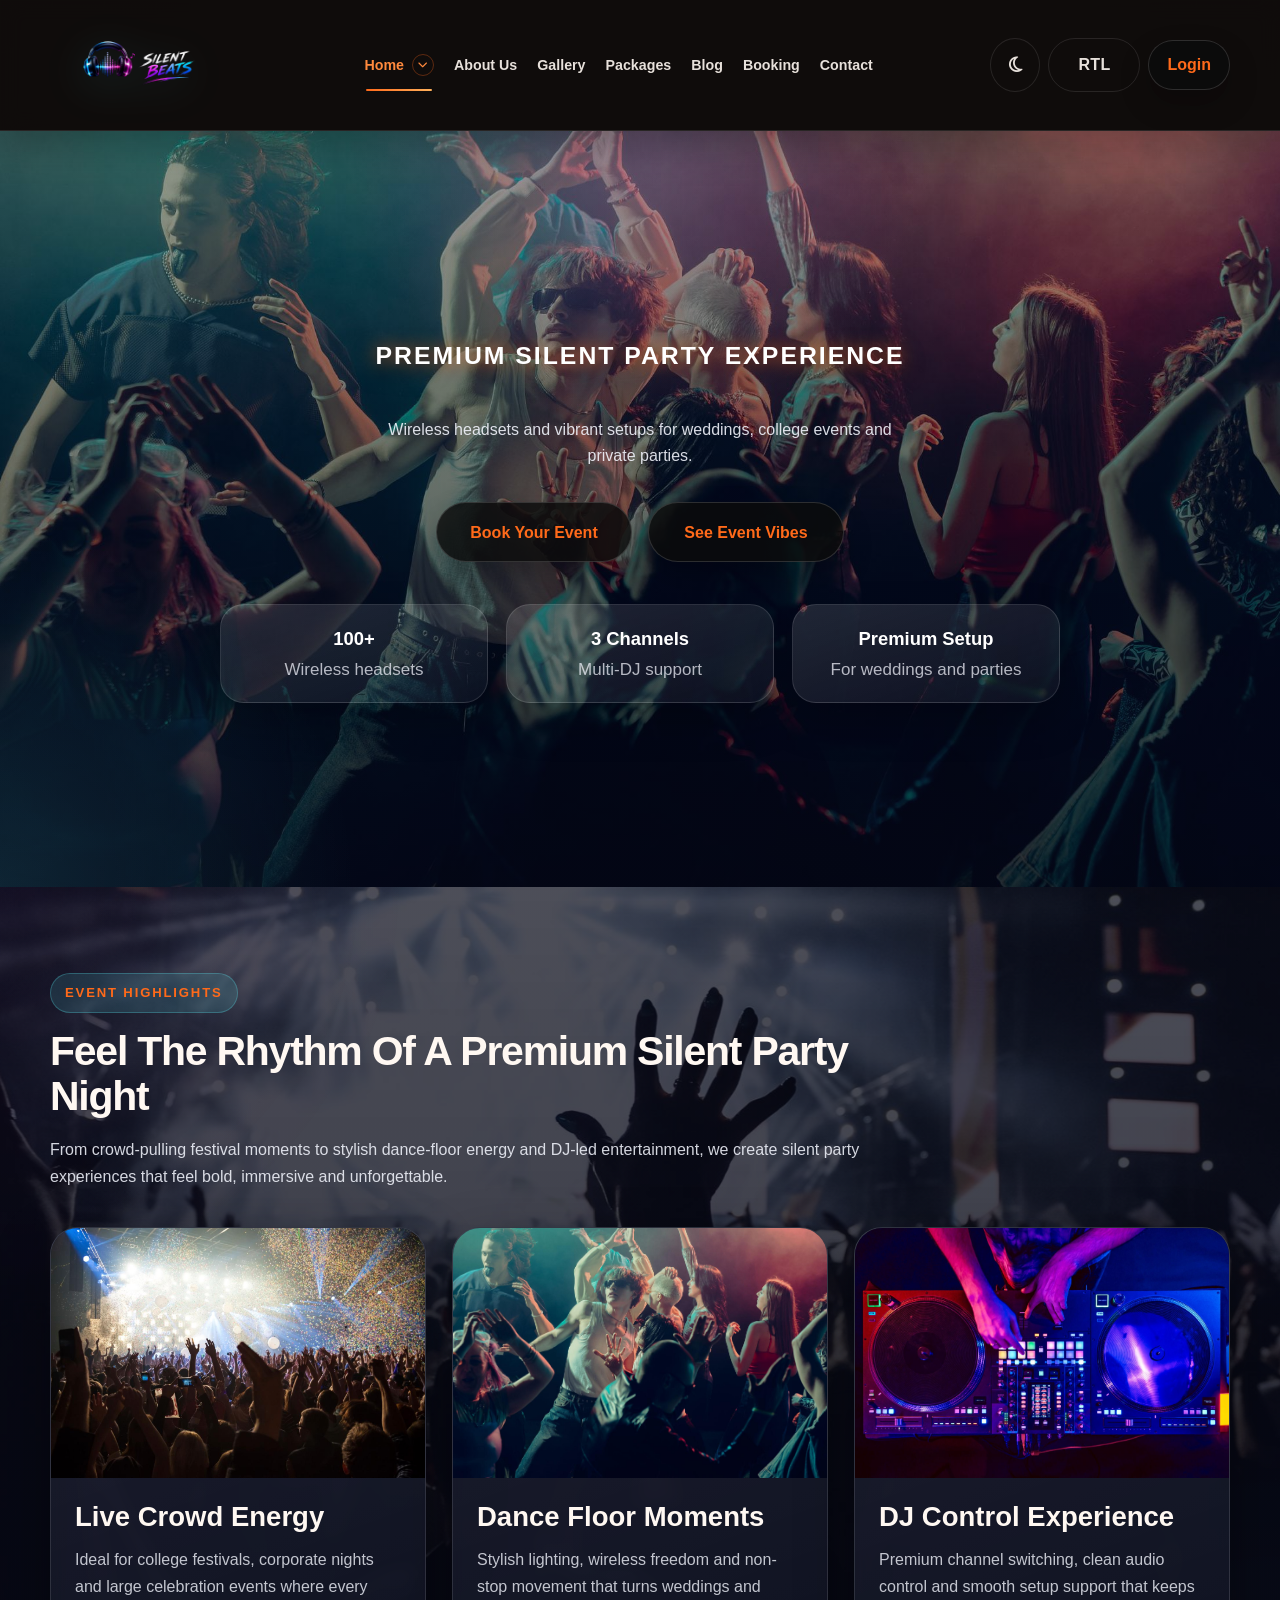
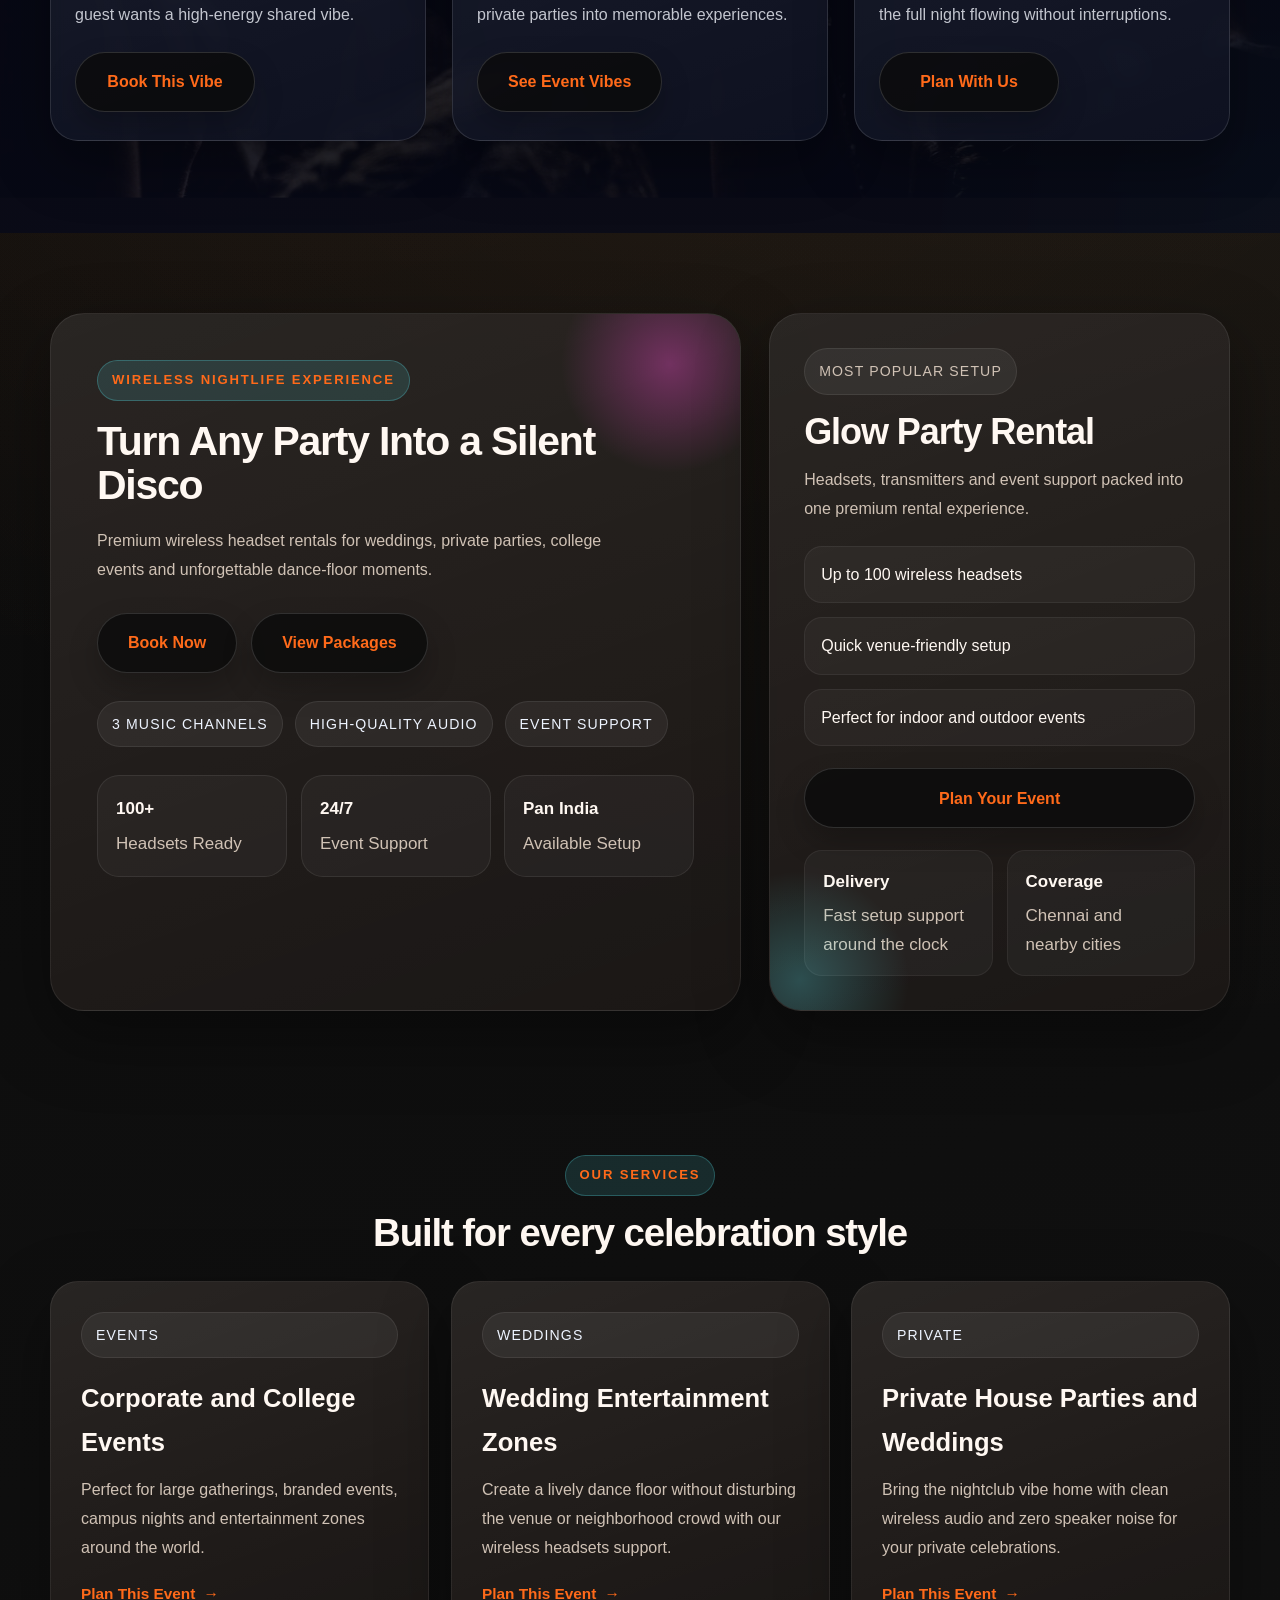
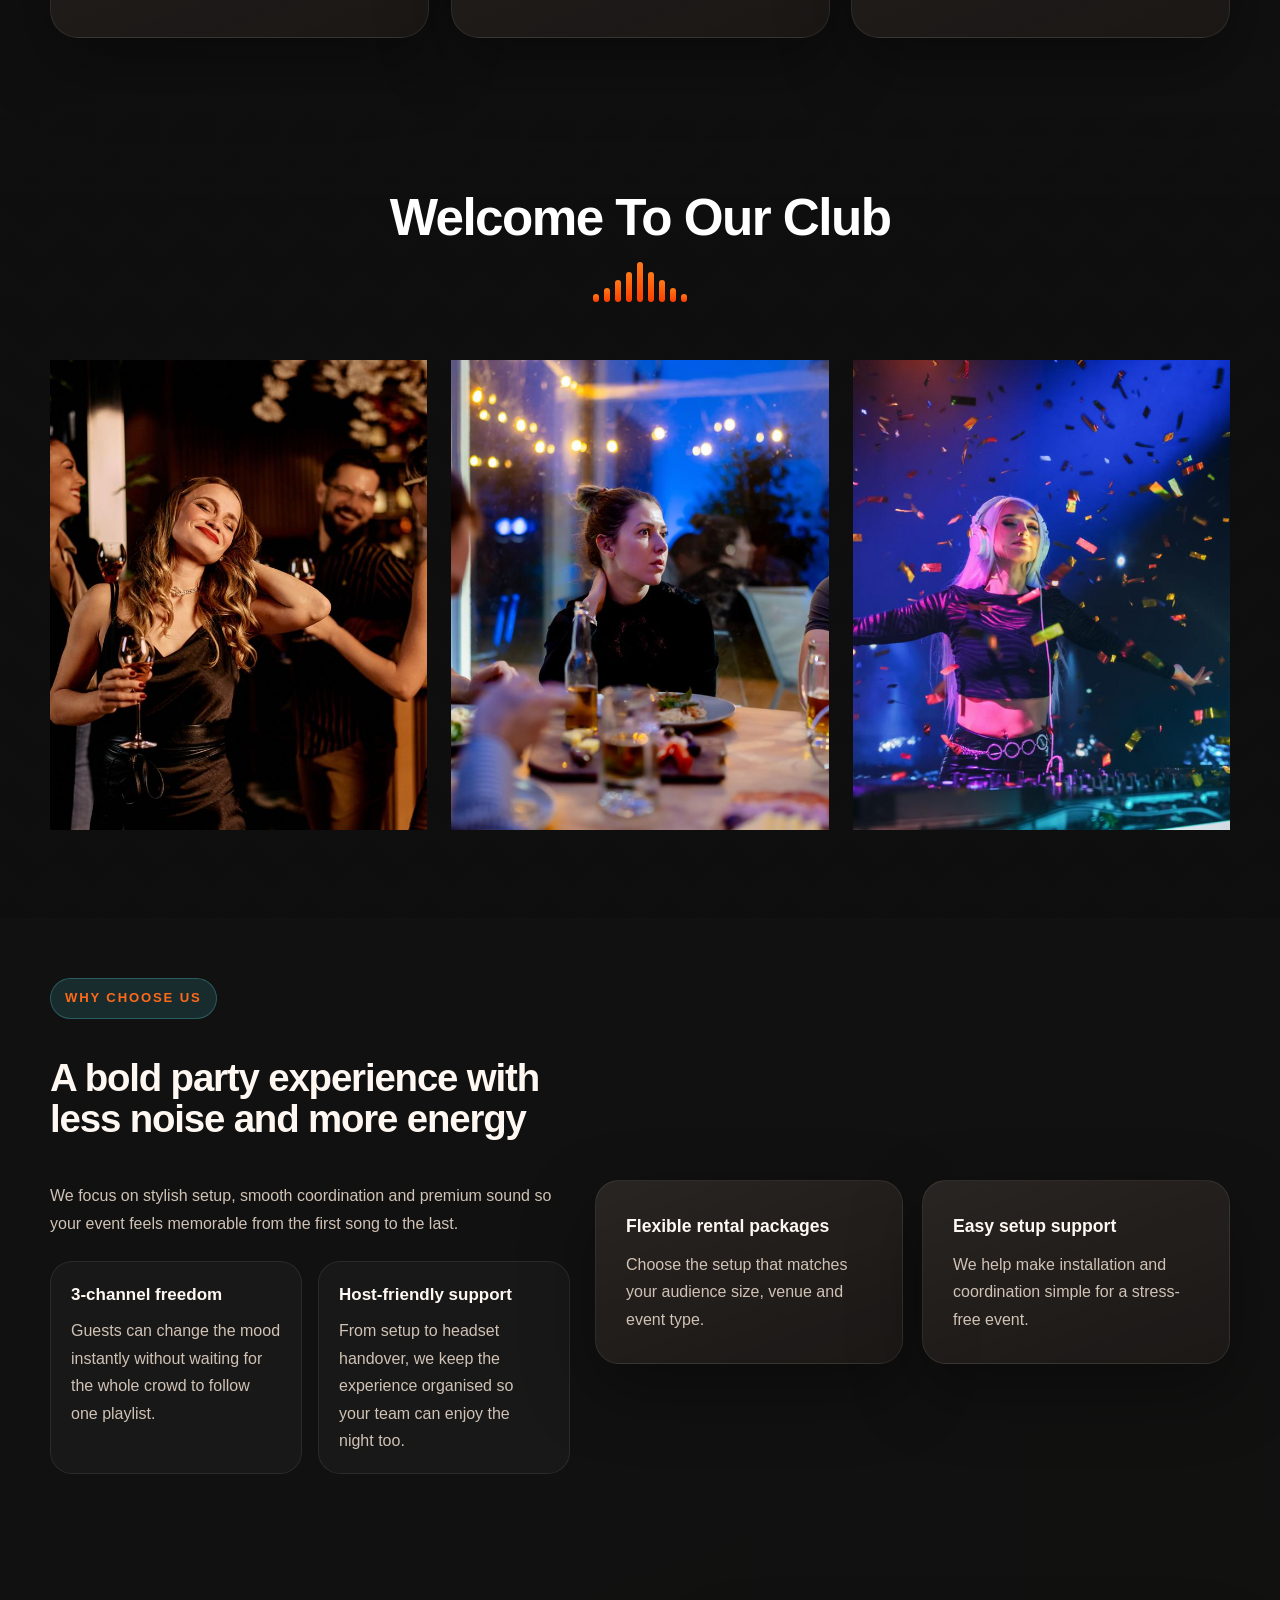
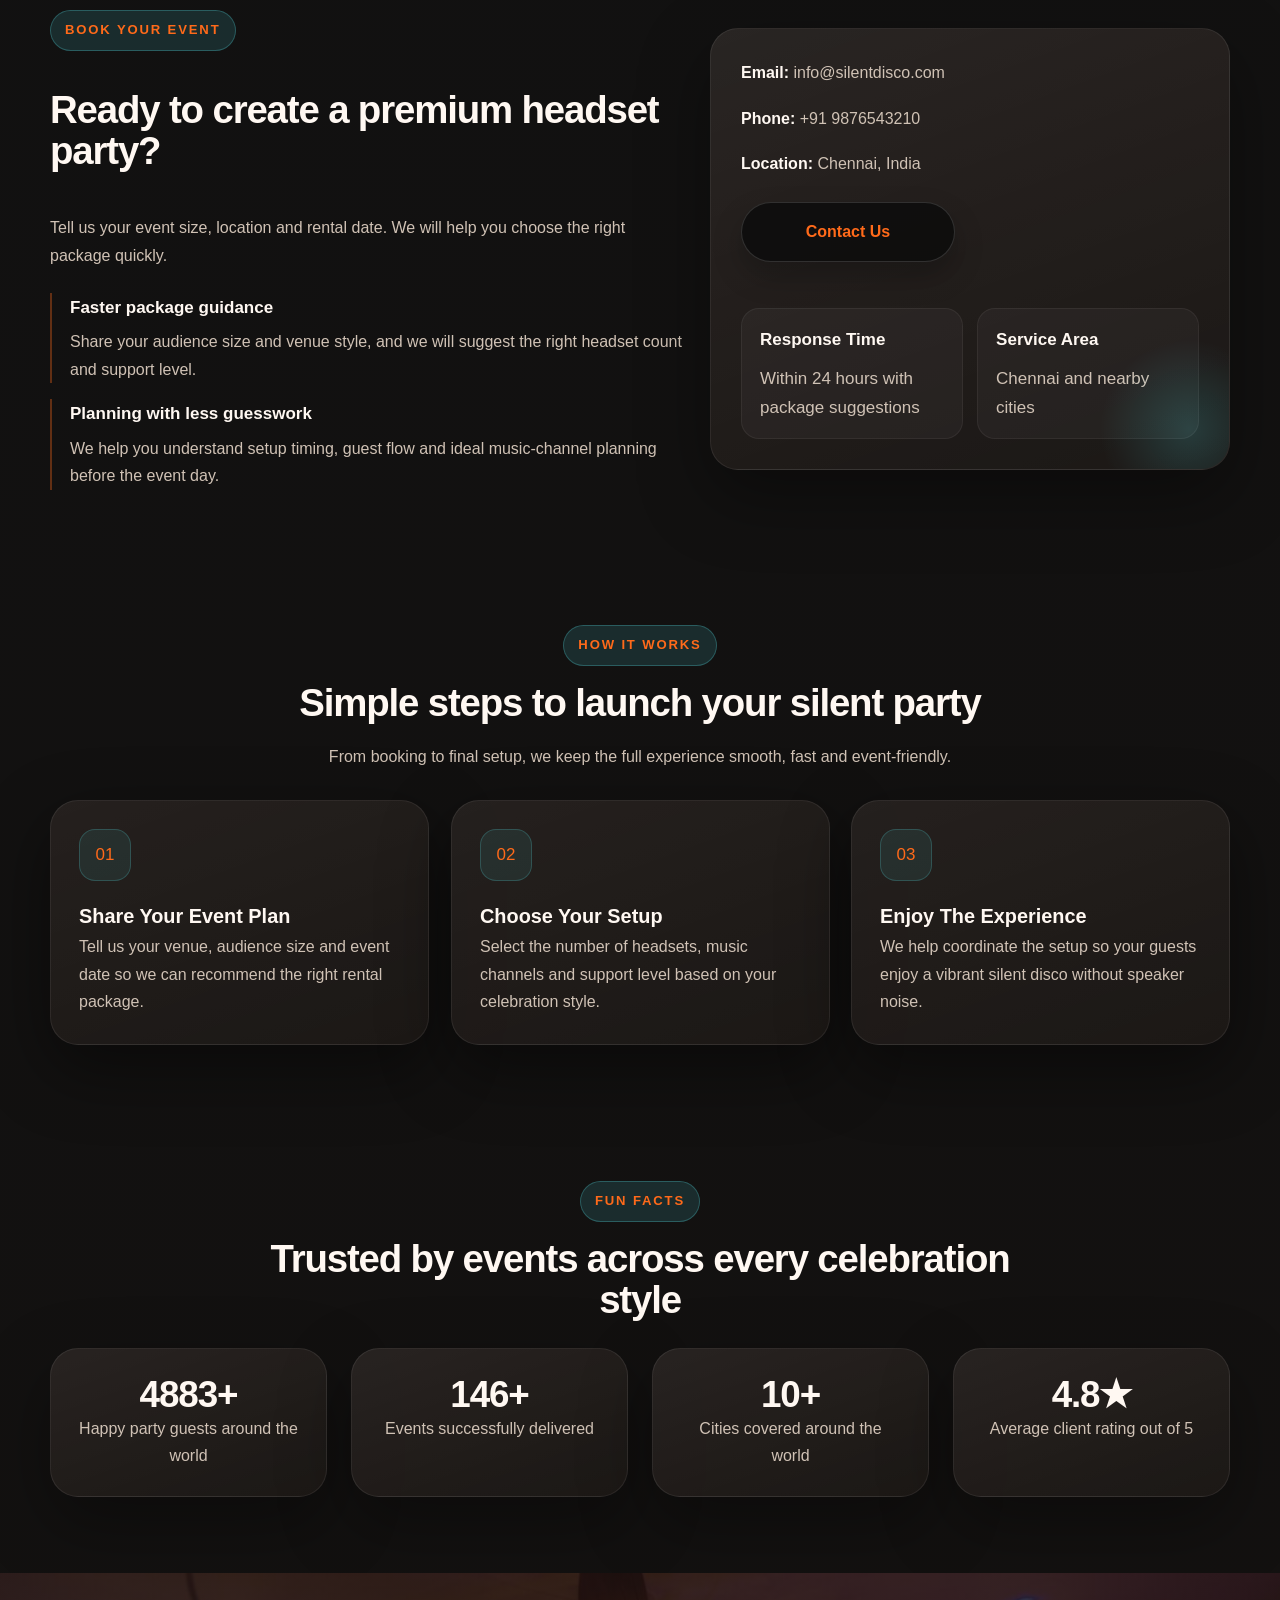
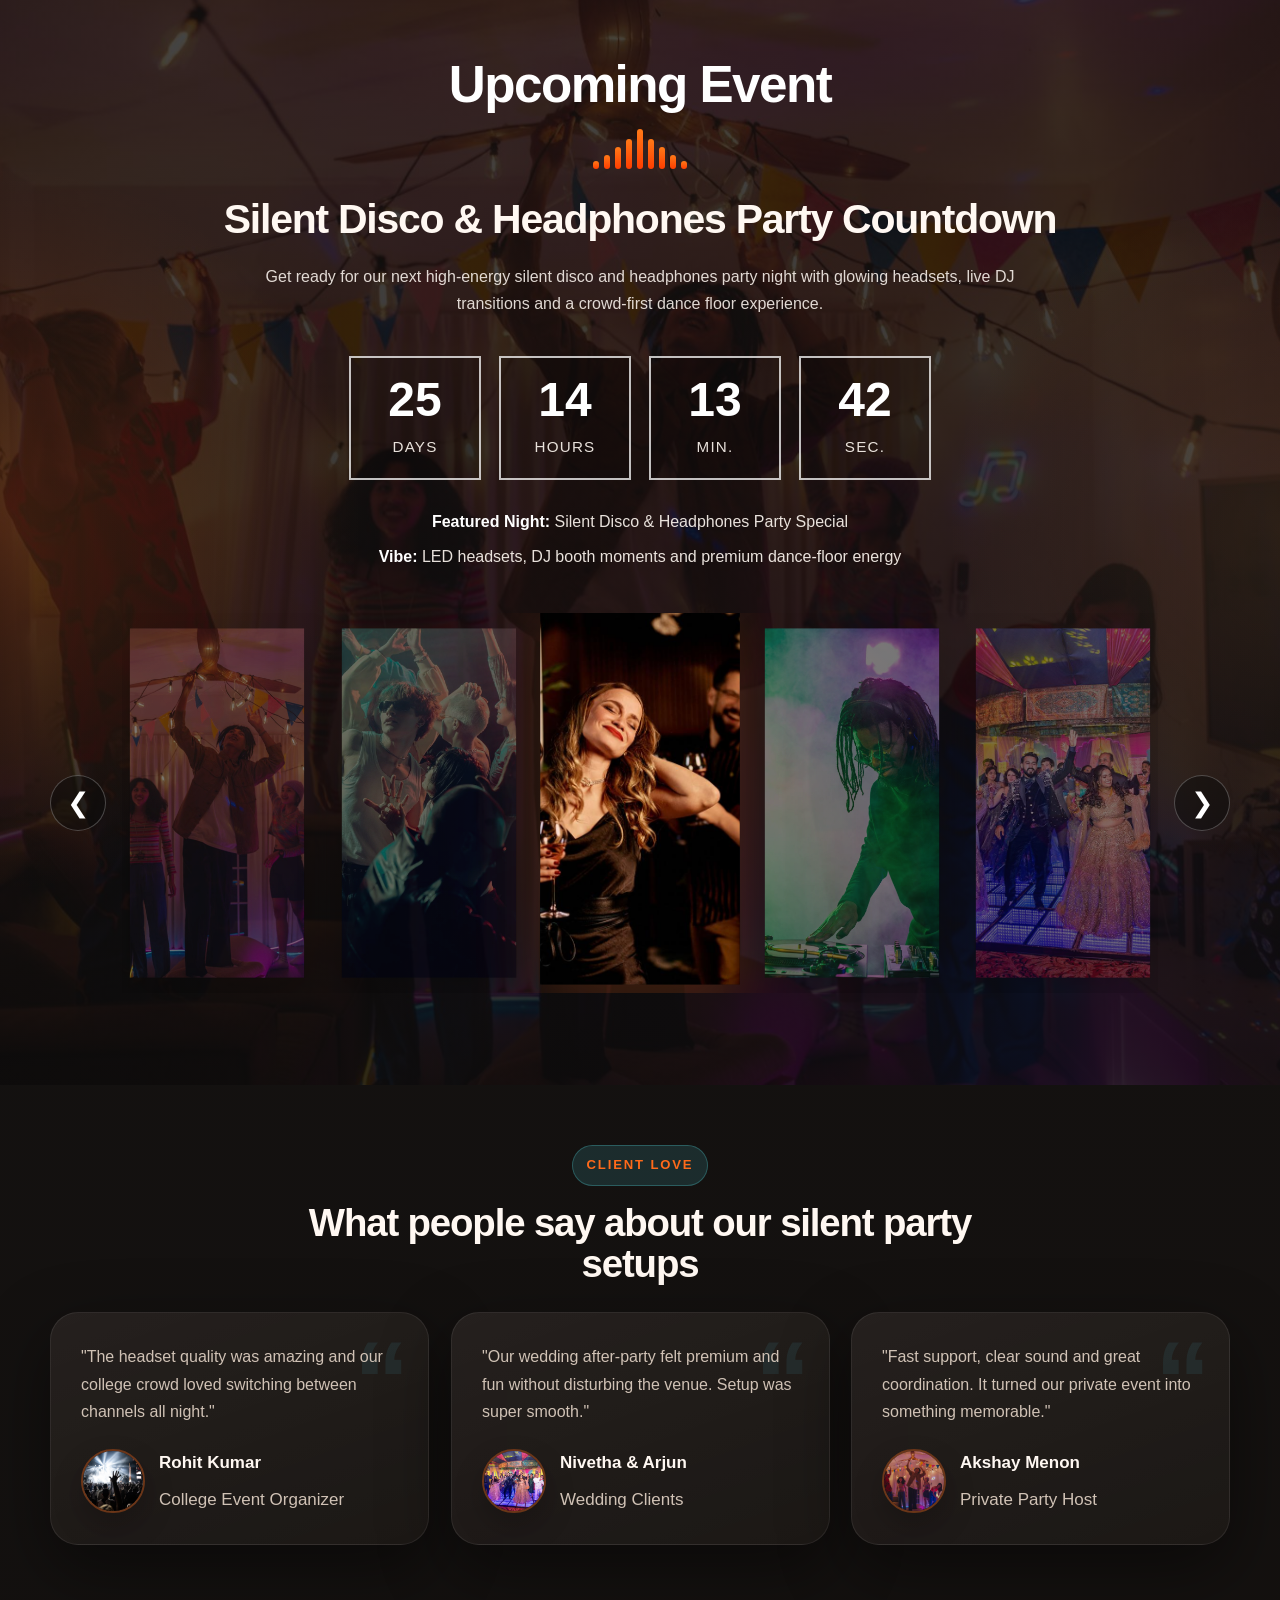
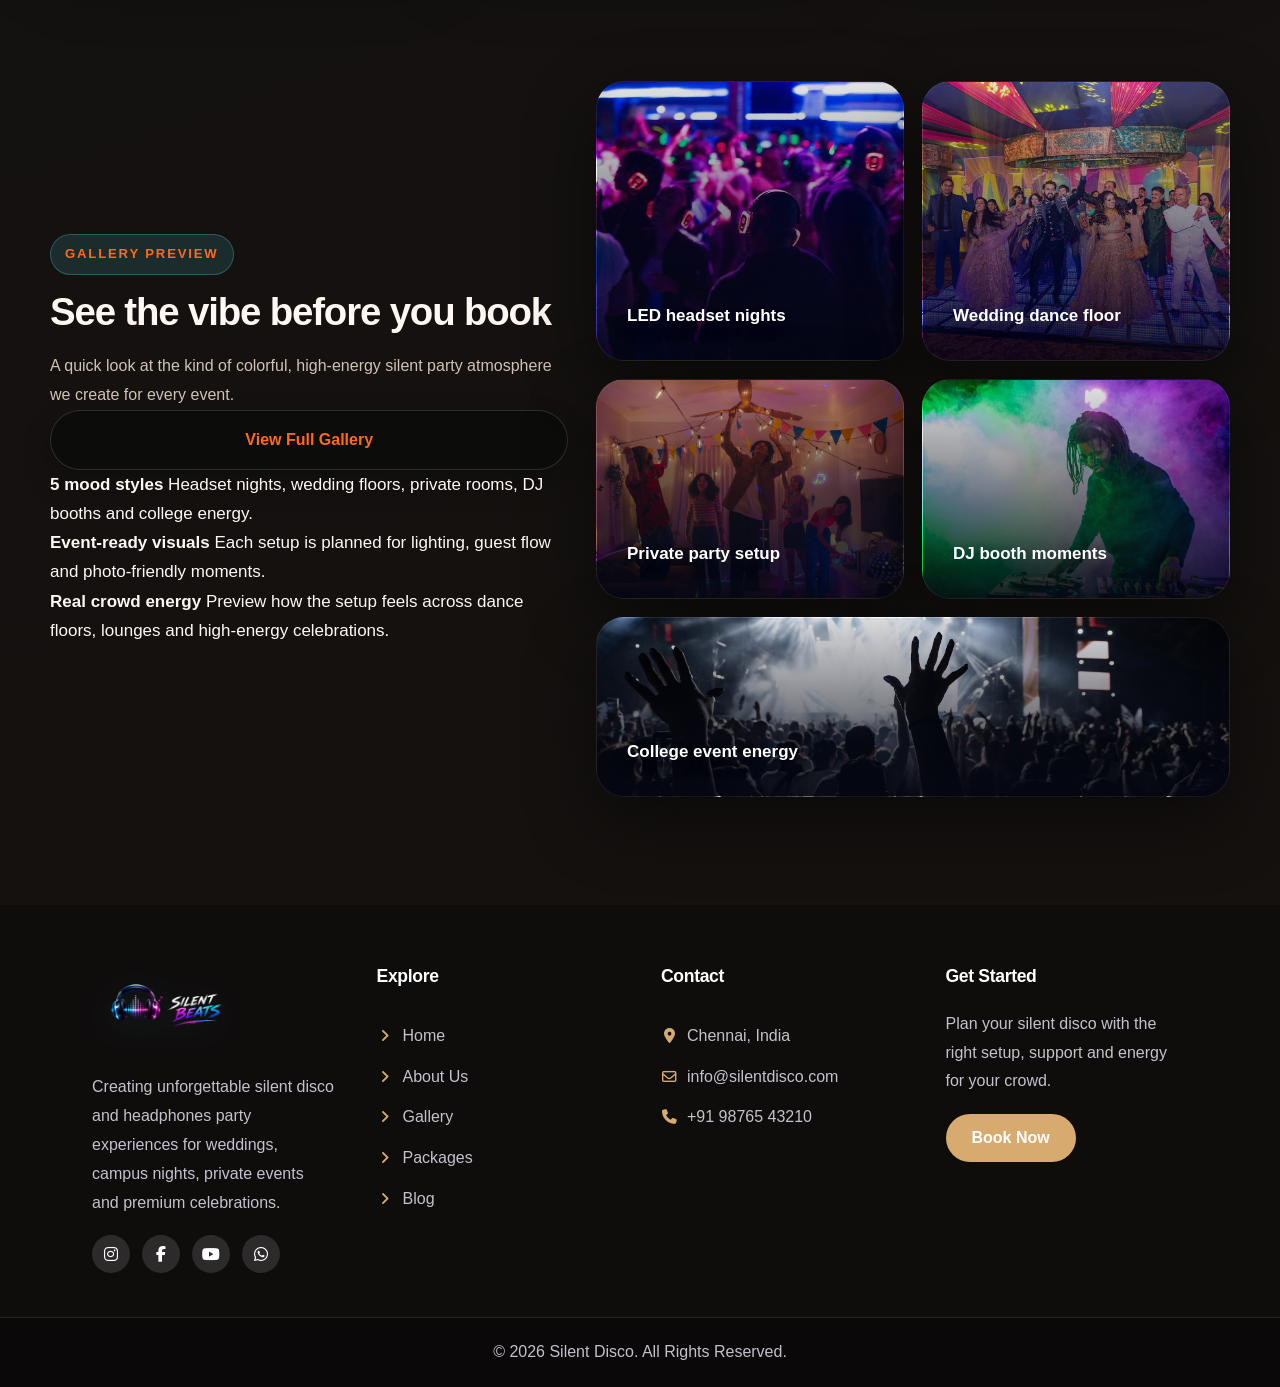
==== commit d00961af: "Add files via upload" ====
--- a/index.html
+++ b/index.html
@@ -505,6 +505,20 @@
                     <h2>See the vibe before you book</h2>
                     <p class="section-copy">A quick look at the kind of colorful, high-energy silent party atmosphere we create for every event.</p>
                     <a href="gallery.html" class="btn">View Full Gallery</a>
+                    <div class="gallery-preview-details">
+                        <article>
+                            <strong>5 mood styles</strong>
+                            <span>Headset nights, wedding floors, private rooms, DJ booths and college energy.</span>
+                        </article>
+                        <article>
+                            <strong>Event-ready visuals</strong>
+                            <span>Each setup is planned for lighting, guest flow and photo-friendly moments.</span>
+                        </article>
+                        <article>
+                            <strong>Real crowd energy</strong>
+                            <span>Preview how the setup feels across dance floors, lounges and high-energy celebrations.</span>
+                        </article>
+                    </div>
                 </div>
 
                 <div class="preview-grid">
--- a/css/style.css
+++ b/css/style.css
@@ -1,4 +1,4 @@
-﻿:root {
+:root {
     --bg: #0d0d0d;
     --bg-deep: #141414;
     --panel: rgba(24, 20, 18, 0.88);
@@ -299,10 +299,31 @@
     margin-bottom: -12px;
 }
 
-.nav-link::after {
-    content: "▼";
-    margin-left: 6px;
-    font-size: 0.72rem;
+.nav-link {
+    display: inline-flex;
+    align-items: center;
+    gap: 8px;
+}
+
+.dropdown-button {
+    width: 22px;
+    height: 22px;
+    border-radius: 50%;
+    border: 1px solid rgba(255, 106, 26, 0.32);
+    display: inline-flex;
+    align-items: center;
+    justify-content: center;
+    color: #ff8a3d;
+    font-size: 0.62rem;
+    line-height: 1;
+    transition: transform 0.25s ease, background 0.25s ease, border-color 0.25s ease;
+}
+
+.has-dropdown:hover .dropdown-button,
+.has-dropdown:focus-within .dropdown-button {
+    transform: rotate(180deg);
+    background: rgba(255, 106, 26, 0.1);
+    border-color: rgba(255, 106, 26, 0.48);
 }
 
 .dropdown-menu {
@@ -372,6 +393,11 @@
     background: rgba(255, 106, 26, 0.08);
 }
 
+.site-tools .nav-btn {
+    margin-left: 0;
+    margin-right: 0;
+}
+
 @media (max-width: 1320px) {
     .header-wrap {
         gap: 14px;
@@ -432,6 +458,11 @@
         padding-top: 8px;
         flex-wrap: wrap;
         row-gap: 10px;
+    }
+
+    [dir="rtl"] .main-nav {
+        justify-content: flex-end;
+        margin-right: 0;
     }
 }
 
@@ -490,12 +521,19 @@
     display: inline-flex;
     align-items: center;
     justify-content: center;
-    padding: 12px 22px;
-    border-radius: 999px;
-    background: rgba(255, 106, 26, 0.14);
-    border: 1px solid rgba(255, 106, 26, 0.24);
-    color: #f5f7ff;
+    padding: 0;
+    border-radius: 0;
+    background: transparent;
+    border: 0;
+    color: #ffffff;
     margin-bottom: 22px;
+    font-size: clamp(1.05rem, 2vw, 1.55rem);
+    font-weight: 900;
+    letter-spacing: 0.08em;
+    text-transform: uppercase;
+    text-shadow:
+        0 0 18px rgba(255, 106, 26, 0.75),
+        0 8px 28px rgba(0, 0, 0, 0.48);
 }
 
 .image-hero-content h1 {
@@ -1271,6 +1309,12 @@
     text-transform: uppercase;
 }
 
+body.mode-enabled .section-block .card .card-icon {
+    background: rgba(217, 71, 19, 0.12);
+    border-color: rgba(217, 71, 19, 0.3);
+    color: #8f2d0f;
+}
+
 .hero-panel {
     min-height: 100%;
     display: flex;
@@ -2915,7 +2959,6 @@
 }
 
 [dir="rtl"] .header-wrap,
-[dir="rtl"] .main-nav,
 [dir="rtl"] .hero-actions,
 [dir="rtl"] .image-hero-actions,
 [dir="rtl"] .footer-socials,
@@ -2924,18 +2967,44 @@
 }
 
 [dir="rtl"] .main-nav {
+    flex-direction: row;
+    justify-content: flex-start;
     margin-left: 0;
     margin-right: clamp(48px, 6vw, 112px);
 }
 
 [dir="rtl"] .site-tools {
+    flex-direction: row;
     margin-left: 0;
-    margin-right: auto;
+    margin-right: 0;
 }
 
 [dir="rtl"] .nav-btn {
     margin-left: 0;
-    margin-right: auto;
+    margin-right: 12px;
+}
+
+[dir="rtl"] .nav-link {
+    flex-direction: row-reverse;
+}
+
+@media (max-width: 1180px) {
+    [dir="rtl"] .main-nav {
+        justify-content: flex-start;
+        margin-right: 0;
+    }
+}
+
+@media (max-width: 1320px) {
+    [dir="rtl"] .main-nav {
+        margin-right: 28px;
+    }
+}
+
+@media (max-width: 1180px) {
+    [dir="rtl"] .main-nav {
+        margin-right: 0;
+    }
 }
 
 [dir="rtl"] .dropdown-menu {
@@ -2945,6 +3014,50 @@
 
 [dir="rtl"] .footer-grid > div {
     align-items: flex-end;
+}
+
+[dir="rtl"] .footer-brand {
+    text-align: right;
+}
+
+[dir="rtl"] .footer-logo-link {
+    align-self: flex-end;
+}
+
+[dir="rtl"] .footer-brand p {
+    margin-left: 0;
+    margin-right: 0;
+    text-align: right;
+}
+
+[dir="rtl"] .footer-socials {
+    justify-content: flex-end;
+}
+
+[dir="rtl"] .footer-links a,
+[dir="rtl"] .footer-contact p {
+    flex-direction: row-reverse;
+    text-align: right;
+}
+
+[dir="rtl"] .footer-links a i,
+[dir="rtl"] .footer-contact i {
+    transform: scaleX(-1);
+}
+
+[dir="rtl"] .footer-cta {
+    align-items: flex-end;
+    text-align: right;
+}
+
+[dir="rtl"] .footer-cta p {
+    margin-left: 0;
+    margin-right: 0;
+    text-align: right;
+}
+
+[dir="rtl"] .footer-cta-btn {
+    align-self: flex-end;
 }
 
 .site-footer {
@@ -3180,6 +3293,27 @@
             linear-gradient(160deg, rgba(255, 255, 255, 0.06), rgba(255, 255, 255, 0.02)),
             rgba(11, 15, 31, 0.98);
         box-shadow: 0 18px 34px rgba(0, 0, 0, 0.28);
+    }
+
+    [dir="rtl"] .menu-toggle {
+        margin-left: 0;
+        margin-right: auto;
+    }
+
+    [dir="rtl"] .main-nav {
+        align-items: flex-end;
+        flex-direction: column;
+        margin-right: 0;
+        text-align: right;
+    }
+
+    [dir="rtl"] .site-tools {
+        justify-content: flex-end;
+        margin-right: 0;
+    }
+
+    [dir="rtl"] .nav-btn {
+        margin-right: 0;
     }
 
     .main-nav.is-open {
@@ -5891,6 +6025,35 @@
 
 body.mode-enabled .blog-insight-points span {
     background: rgba(215, 171, 112, 0.18);
+}
+
+body.mode-enabled .site-footer h2,
+body.mode-enabled .site-footer h3,
+body.mode-enabled .footer-grid strong {
+    color: #ffffff;
+}
+
+body.mode-enabled .about-story-mini-stats span,
+body.mode-enabled .blog-tags-cloud a,
+body.mode-enabled .booking-pick {
+    background: rgba(248, 234, 220, 0.92);
+    border-color: rgba(24, 39, 56, 0.14);
+    box-shadow: 0 10px 24px rgba(23, 37, 52, 0.08);
+}
+
+body.mode-enabled .about-story-mini-stats span,
+body.mode-enabled .blog-tags-cloud a,
+body.mode-enabled .booking-pick strong,
+body.mode-enabled .booking-summary-row strong,
+body.mode-enabled .booking-benefit-card strong {
+    color: #182736;
+}
+
+body.mode-enabled .booking-pick span,
+body.mode-enabled .booking-benefit-card span,
+body.mode-enabled .booking-summary-row span,
+body.mode-enabled .booking-note {
+    color: #536476;
 }
 
 body :where(p, li, a, button, input, textarea, select) {
@@ -6039,10 +6202,15 @@
     color: #f8fbff !important;
 }
 
-body.mode-enabled .image-hero-tag,
 body.mode-enabled .gallery-only-tag {
     background: rgba(232, 245, 250, 0.18);
     border-color: rgba(170, 226, 241, 0.34);
+}
+
+body.mode-enabled .image-hero-tag {
+    background: transparent;
+    border-color: transparent;
+    color: #ffffff !important;
 }
 
 body.mode-enabled .eyebrow {
